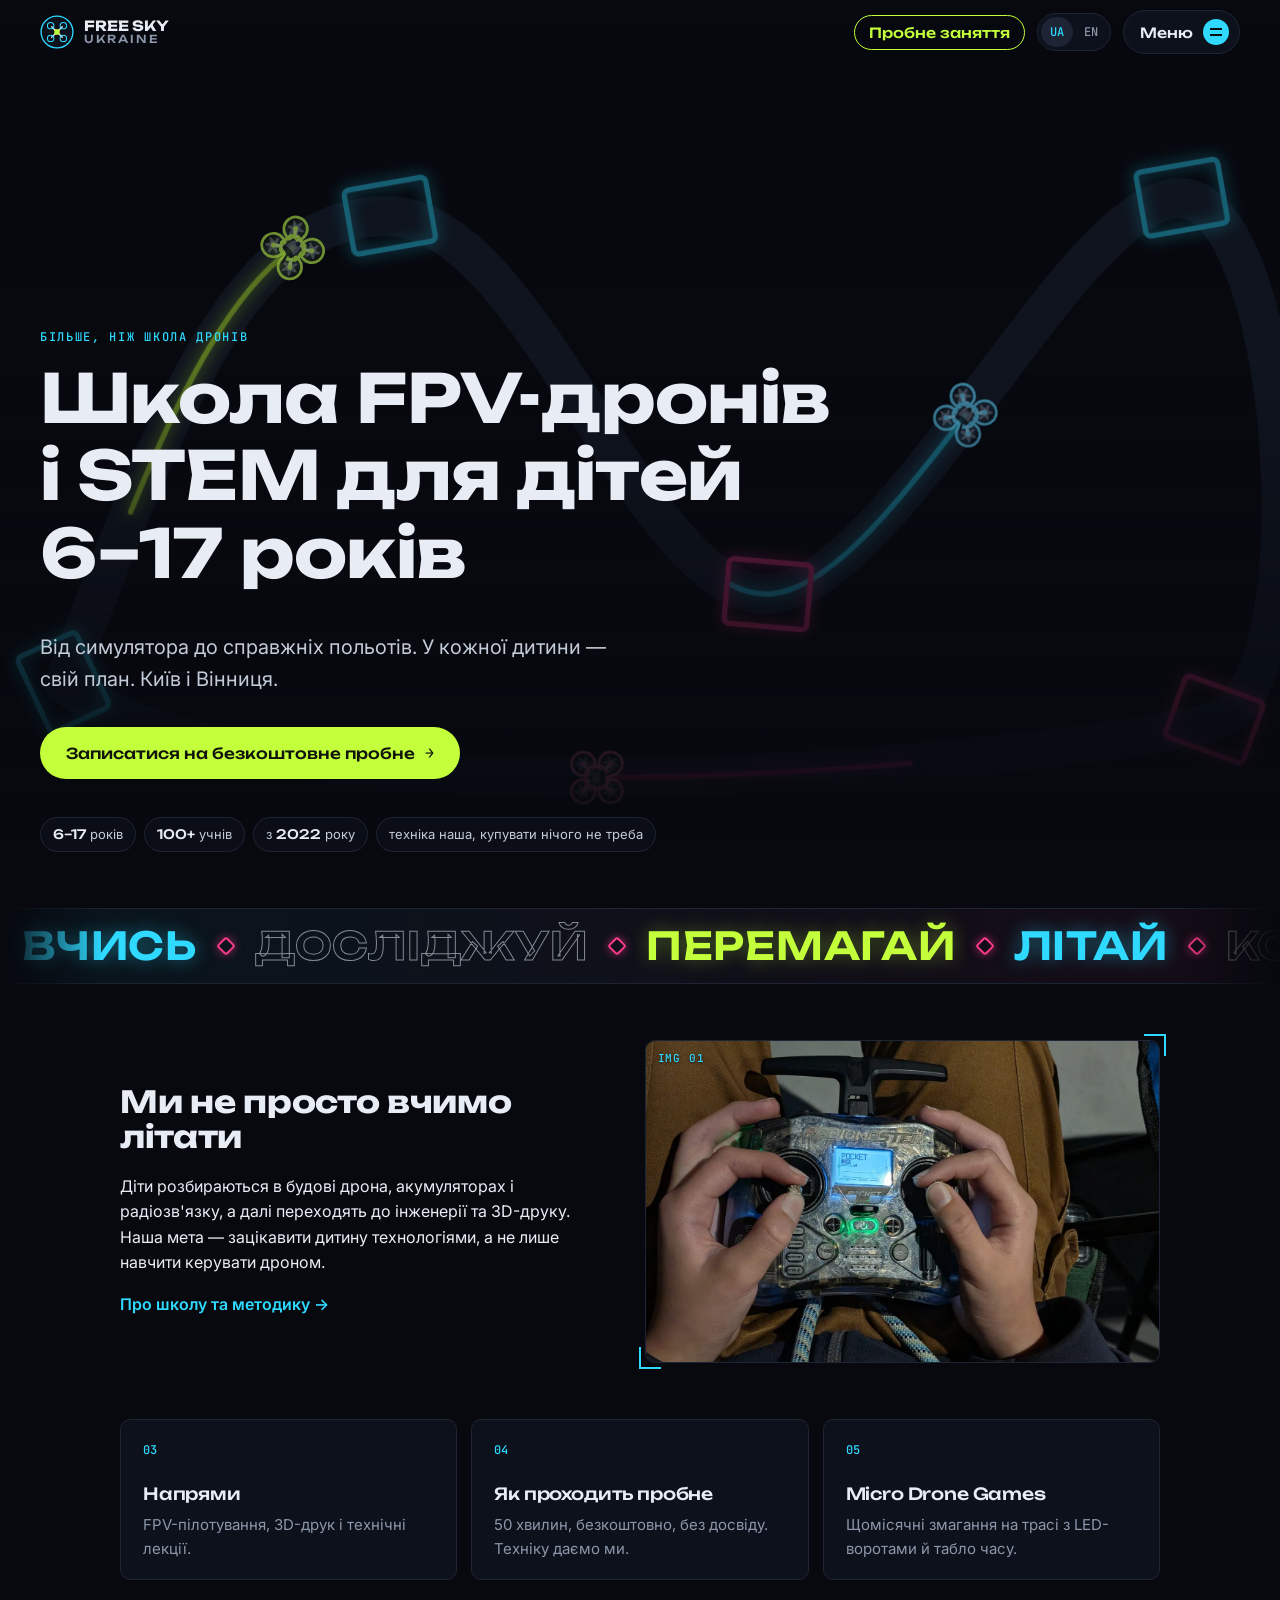
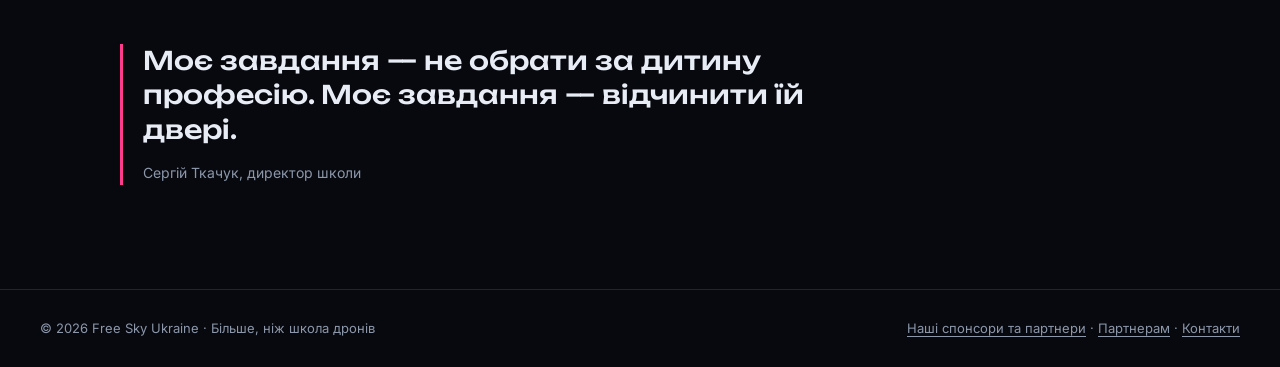
==== index.html @ 3e70e71c "Ціна: Київ 4000 грн, Вінницю не вказуємо Co-Authored-By: Claude Opus 5.5 <noreply@anthropic.com> Cla" ====
<!doctype html>
<html lang="uk">
<head>
  <meta charset="utf-8">
  <meta name="viewport" content="width=device-width, initial-scale=1, viewport-fit=cover">
  <title>Free Sky Ukraine — школа FPV-дронів і STEM для дітей</title>
  <meta name="description" content="Школа FPV-дронів і STEM для дітей 6–17 років. Київ і Вінниця. Перше заняття безкоштовне.">
  <meta name="theme-color" content="#07090f">
  <meta property="og:title" content="Free Sky Ukraine — більше, ніж школа дронів">
  <meta property="og:description" content="FPV-пілотування і 3D-друк для дітей 6–17 років. Перше заняття безкоштовне.">
  <meta property="og:url" content="https://freesky.com.ua/">
  <link rel="icon" href="img/logo.svg" type="image/svg+xml">
  <link rel="preconnect" href="https://fonts.googleapis.com">
  <link rel="preconnect" href="https://fonts.gstatic.com" crossorigin>
  <link href="https://fonts.googleapis.com/css2?family=Inter:wght@400;500;600&family=JetBrains+Mono:wght@500&family=Unbounded:wght@500;700&display=swap" rel="stylesheet">
  <link rel="stylesheet" href="css/style.css?v=202611131012">
</head>
<body>

<header class="topbar">
  <a class="logo" href="#/" aria-label="Free Sky Ukraine">
    <img src="img/logo.svg" alt="" width="34" height="34">
    <span>Free Sky<b>Ukraine</b></span>
  </a>
  <a class="topbar__cta" href="#/trial" data-i18n="cta.short">Пробне заняття</a>
  <div class="lang" role="group" aria-label="Мова / Language">
    <button type="button" data-lang="uk" aria-pressed="true">UA</button>
    <button type="button" data-lang="en" aria-pressed="false">EN</button>
  </div>
  <button class="menu-btn" type="button" aria-expanded="false" aria-controls="menu">
    <span class="menu-btn__label" data-i18n="menu.open">Меню</span>
    <span class="menu-btn__icon" aria-hidden="true"><i></i><i></i></span>
  </button>
</header>

<nav class="menu" id="menu" hidden>
  <div class="menu__track" aria-hidden="true"></div>
  <ol class="menu__list">
    <li><a href="#/"><small>01</small><span data-i18n="nav.home">Головна</span></a></li>
    <li><a href="#/about"><small>02</small><span data-i18n="nav.about">Про школу</span></a></li>
    <li><a href="#/courses"><small>03</small><span data-i18n="nav.courses">Напрями</span></a></li>
    <li><a href="#/trial"><small>04</small><span data-i18n="nav.trial">Пробне, розклад і ціни</span></a></li>
    <li><a href="#/races"><small>05</small><span data-i18n="nav.races">Змагання</span></a></li>
    <li><a href="#/team"><small>06</small><span data-i18n="nav.team">Команда</span></a></li>
    <li><a href="#/faq"><small>07</small><span data-i18n="nav.faq">Питання батьків</span></a></li>
    <li><a href="#/partners"><small>08</small><span data-i18n="nav.partners">Партнерам</span></a></li>
    <li><a href="#/contacts"><small>09</small><span data-i18n="nav.contacts">Контакти</span></a></li>
    <li><a href="#/sponsors"><small>10</small><span data-i18n="nav.sponsors">Наші спонсори та партнери</span></a></li>
  </ol>
  <div class="menu__foot">
    <a href="https://wa.me/380672392503" target="_blank" rel="noopener">WhatsApp</a>
    <a href="https://www.instagram.com/freeskyukraine/" target="_blank" rel="noopener">Instagram</a>
    <a href="https://www.facebook.com/FreeSkyUkraine/" target="_blank" rel="noopener">Facebook</a>
    <a href="https://wa.me/380672392503" target="_blank" rel="noopener">+380 67 239 2503</a>
  </div>
</nav>

<div class="wipe" aria-hidden="true"><i></i><i></i><i></i></div>

<main id="app">

  <!-- 01 Головна -->
  <section class="view" data-view="home">
    <div class="hero">
      <svg class="hero__track" width="800" height="500" viewBox="0 0 800 500" preserveAspectRatio="xMidYMid slice" aria-hidden="true">
        <defs>
          <filter id="glow" x="-50%" y="-50%" width="200%" height="200%">
            <feGaussianBlur stdDeviation="4" result="b"/>
            <feMerge><feMergeNode in="b"/><feMergeNode in="SourceGraphic"/></feMerge>
          </filter>
        </defs>
        <defs>
          <symbol id="whoop" viewBox="-21 -21 42 42" overflow="visible">
            <path class="wh-frame" d="M-4 -8 L4 -8 L8 -4 L8 4 L4 8 L-4 8 L-8 4 L-8 -4Z M-10 -10 L10 10 M10 -10 L-10 10"/>
            <g transform="translate(-10 -10)">
              <circle r="8.6" class="wh-duct"/>
              <g class="wh-prop"><ellipse rx="6.4" ry="1.5"/><ellipse rx="6.4" ry="1.5" transform="rotate(120)"/><ellipse rx="6.4" ry="1.5" transform="rotate(240)"/>
                <animateTransform attributeName="transform" type="rotate" from="0" to="-360" dur="0.22s" repeatCount="indefinite"/></g>
              <circle r="1.8" class="wh-hub"/>
            </g>
            <g transform="translate(10 -10)">
              <circle r="8.6" class="wh-duct"/>
              <g class="wh-prop"><ellipse rx="6.4" ry="1.5"/><ellipse rx="6.4" ry="1.5" transform="rotate(120)"/><ellipse rx="6.4" ry="1.5" transform="rotate(240)"/>
                <animateTransform attributeName="transform" type="rotate" from="0" to="360" dur="0.24s" repeatCount="indefinite"/></g>
              <circle r="1.8" class="wh-hub"/>
            </g>
            <g transform="translate(-10 10)">
              <circle r="8.6" class="wh-duct"/>
              <g class="wh-prop"><ellipse rx="6.4" ry="1.5"/><ellipse rx="6.4" ry="1.5" transform="rotate(120)"/><ellipse rx="6.4" ry="1.5" transform="rotate(240)"/>
                <animateTransform attributeName="transform" type="rotate" from="0" to="360" dur="0.26s" repeatCount="indefinite"/></g>
              <circle r="1.8" class="wh-hub"/>
            </g>
            <g transform="translate(10 10)">
              <circle r="8.6" class="wh-duct"/>
              <g class="wh-prop"><ellipse rx="6.4" ry="1.5"/><ellipse rx="6.4" ry="1.5" transform="rotate(120)"/><ellipse rx="6.4" ry="1.5" transform="rotate(240)"/>
                <animateTransform attributeName="transform" type="rotate" from="0" to="-360" dur="0.28s" repeatCount="indefinite"/></g>
              <circle r="1.8" class="wh-hub"/>
            </g>
            <rect x="-6" y="-5.5" width="11" height="11" rx="2" class="wh-board"/>
            <path class="wh-canopy" d="M-3 -4.5 Q6 -5.5 7 0 Q6 5.5 -3 4.5 Q-1 0 -3 -4.5Z"/>
            <circle cx="4.8" r="1.7" class="wh-cam"/>
            <path class="wh-ant" d="M-5 1 L-12 4"/>
          </symbol>
          <path id="lap" pathLength="1000" d="M80 380 C140 220 180 120 260 120 S400 330 470 330 S640 110 700 110 S780 380 720 400 S200 470 80 380Z"/>
        </defs>
        <g class="track-dim">
          <use href="#lap" class="track-line"/>
          <use href="#lap" class="trail trail--a" filter="url(#glow)" stroke-dasharray="90 910"><animate attributeName="stroke-dashoffset" from="1000" to="0" dur="6s" begin="-0s" repeatCount="indefinite"/></use>
          <use href="#lap" class="trail trail--b" filter="url(#glow)" stroke-dasharray="90 910"><animate attributeName="stroke-dashoffset" from="1000" to="0" dur="6s" begin="-2.6s" repeatCount="indefinite"/></use>
          <use href="#lap" class="trail trail--c" filter="url(#glow)" stroke-dasharray="90 910"><animate attributeName="stroke-dashoffset" from="1000" to="0" dur="6s" begin="-4.4s" repeatCount="indefinite"/></use>
          <g class="gates" filter="url(#glow)" fill="none">
            <rect x="62" y="356" width="36" height="46" rx="3" transform="rotate(-25 80 380)"/>
            <rect x="242" y="96" width="36" height="46" rx="3" transform="rotate(80 260 120)"/>
            <rect x="452" y="306" width="36" height="46" rx="3" transform="rotate(95 470 330)"/>
            <rect x="682" y="86" width="36" height="46" rx="3" transform="rotate(80 700 110)"/>
            <rect x="702" y="376" width="36" height="46" rx="3" transform="rotate(-70 720 400)"/>
          </g>
        </g>
        <use href="#whoop" class="drone drone--a" x="-16" y="-16" width="32" height="32"><animateMotion dur="6s" begin="-0.54s" repeatCount="indefinite" rotate="auto"><mpath href="#lap"/></animateMotion></use>
        <use href="#whoop" class="drone drone--b" x="-16" y="-16" width="32" height="32"><animateMotion dur="6s" begin="-3.14s" repeatCount="indefinite" rotate="auto"><mpath href="#lap"/></animateMotion></use>
        <use href="#whoop" class="drone drone--c" x="-16" y="-16" width="32" height="32"><animateMotion dur="6s" begin="-4.94s" repeatCount="indefinite" rotate="auto"><mpath href="#lap"/></animateMotion></use>
      </svg>

      <div class="hero__inner">
        <p class="kicker" data-i18n="slogan">Більше, ніж школа дронів</p>
        <h1 data-i18n="hero.title">Школа FPV-дронів і STEM для дітей <span class="nowrap">6–17 років</span></h1>
        <p class="hero__sub" data-i18n="hero.sub">Від симулятора до справжніх польотів. У кожної дитини — свій план. Київ і Вінниця.</p>
        <a class="btn btn--go" href="#/trial" data-i18n="cta.long">Записатися на безкоштовне пробне</a>

        <ul class="facts">
          <li data-i18n="fact.age"><b>6–17</b> років</li>
          <li data-i18n="fact.kids"><b>100+</b> учнів</li>
          <li data-i18n="fact.since">з <b>2022</b> року</li>
          <li data-i18n="fact.gear">техніка наша, купувати нічого не треба</li>
        </ul>
      </div>
    </div>

    <div class="ticker" role="marquee" aria-label="Вчись, досліджуй, перемагай">
      <div class="ticker__track">
        <div class="ticker__group">
          <span data-i18n="tick.w1">Вчись</span><i></i>
          <span data-i18n="tick.w2">Досліджуй</span><i></i>
          <span data-i18n="tick.w3">Перемагай</span><i></i>
          <span data-i18n="tick.w4">Літай</span><i></i>
          <span data-i18n="tick.w5">Конструюй</span><i></i>
          <span data-i18n="tick.w6">Друкуй у 3D</span><i></i>
        </div>
        <div class="ticker__group" aria-hidden="true">
          <span data-i18n="tick.w1">Вчись</span><i></i>
          <span data-i18n="tick.w2">Досліджуй</span><i></i>
          <span data-i18n="tick.w3">Перемагай</span><i></i>
          <span data-i18n="tick.w4">Літай</span><i></i>
          <span data-i18n="tick.w5">Конструюй</span><i></i>
          <span data-i18n="tick.w6">Друкуй у 3D</span><i></i>
        </div>
      </div>
    </div>

    <div class="wrap">
      <div class="split rv">
        <div>
          <h2 data-i18n="home.notjust">Ми не просто вчимо літати</h2>
          <p data-i18n="home.notjust.p">Діти розбираються в будові дрона, акумуляторах і радіозв'язку, а далі переходять до інженерії та 3D-друку. Наша мета — зацікавити дитину технологіями, а не лише навчити керувати дроном.</p>
          <a class="link-arrow" href="#/about" data-i18n="home.more">Про школу та методику</a>
        </div>
        <figure class="frame frame--wide">
          <div class="frame__slot" data-label="IMG 01"><img src="img/photos/hands-pocket.webp" alt="Руки на пульті RadioMaster Pocket" loading="lazy" style="object-position:center 45%">
            <span data-i18n="ph.table">Стіл з дронами, пультами й окулярами</span>
          </div>
        </figure>
      </div>

      <div class="cards cards--3">
        <a class="card rv" href="#/courses">
          <span class="card__num">03</span>
          <h3 data-i18n="nav.courses">Напрями</h3>
          <p data-i18n="home.c1">FPV-пілотування, 3D-друк і технічні лекції.</p>
        </a>
        <a class="card rv" href="#/trial">
          <span class="card__num">04</span>
          <h3 data-i18n="home.c2.t">Як проходить пробне</h3>
          <p data-i18n="home.c2">50 хвилин, безкоштовно, без досвіду. Техніку даємо ми.</p>
        </a>
        <a class="card rv" href="#/races">
          <span class="card__num">05</span>
          <h3>Micro Drone Games</h3>
          <p data-i18n="home.c3">Щомісячні змагання на трасі з LED-воротами й табло часу.</p>
        </a>
      </div>

      <blockquote class="quote rv">
        <p data-i18n="quote">Моє завдання — не обрати за дитину професію. Моє завдання — відчинити їй двері.</p>
        <cite data-i18n="quote.by">Сергій Ткачук, директор школи</cite>
      </blockquote>
    </div>
  </section>

  <!-- 02 Про школу -->
  <section class="view" data-view="about" hidden>
    <div class="wrap">
      <header class="page-head">
        <p class="kicker" data-i18n="k.about">02 / Про школу</p>
        <h1 data-i18n="about.title">FPV-школа дронів і STEM-освітній хаб</h1>
        <p class="lead" data-i18n="about.lead">Free Sky Ukraine працює з 2022 року в Києві, а філіал Free Sky Win — у Вінниці.</p>
      </header>

      <ul class="pros rv">
        <li data-i18n="pro1">Одні з перших в Україні, хто робить дитячу STEM-освіту з дронами.</li>
        <li data-i18n="pro2">Налагоджена система навчання.</li>
        <li data-i18n="pro3">Багато обладнання: на кожну дитину свій симулятор і пульт.</li>
        <li data-i18n="pro4">Індивідуальний план для кожної дитини в груповому занятті.</li>
        <li data-i18n="pro5">Інструктори з досвідом у FPV понад 5 років.</li>
      </ul>

      <div class="split rv">
        <div>
          <h2 data-i18n="method.t">Спочатку гами, потім концерт</h2>
          <p data-i18n="method.p">Директор школи Сергій Ткачук — музикант і педагог за освітою. Він переніс у навчання дронів те, що знає кожен музикант.</p>
        </div>
        <figure class="frame">
          <div class="frame__slot" data-label="IMG 02"><img src="img/photos/laptop-sim.webp" alt="Учень тренується на симуляторі" loading="lazy" style="object-position:center 40%">
            <span data-i18n="ph.hands">Руки на пульті, вид з-за плеча</span>
          </div>
        </figure>
      </div>

      <ol class="steps rv">
        <li><h3 data-i18n="s1.t">Спочатку навичка — потім складність</h3><p data-i18n="s1">Нові вправи з'являються тоді, коли попередні виходять упевнено.</p></li>
        <li><h3 data-i18n="s2.t">Симулятор — це тренування, а не гра</h3><p data-i18n="s2">Тут можна падати скільки завгодно: дрон цілий, ніхто не постраждав.</p></li>
        <li><h3 data-i18n="s3.t">Повторення, контроль, ускладнення</h3><p data-i18n="s3">Інструктор фіксує результати й поступово підвищує планку.</p></li>
        <li><h3 data-i18n="s4.t">Не талант, а регулярність</h3><p data-i18n="s4">Послідовність дає результат.</p></li>
        <li><h3 data-i18n="s5.t">Безпека завжди</h3><p data-i18n="s5">Перед польотом перевіряємо акумулятори, пропелери, зв'язок. Літаємо в захищеній зоні.</p></li>
      </ol>

      <h2 class="rv" data-i18n="gear.t">Техніка, на якій вчаться</h2>
      <ul class="tags rv">
        <li data-i18n="g1">Симулятор Liftoff</li>
        <li data-i18n="g2">Пульти RadioMaster Pocket, TX12, Boxer</li>
        <li data-i18n="g3">Мікродрони Air65, Air75, CetusX, Mobula8</li>
        <li data-i18n="g4">FPV-окуляри Skyzone</li>
        <li data-i18n="g5">3D-принтери Bambu Lab</li>
        <li data-i18n="g6">Потужні ноутбуки</li>
      </ul>
      <p class="note rv" data-i18n="gear.note">Купувати свій дрон не потрібно.</p>

      <div class="gallery rv">
        <figure class="frame"><div class="frame__slot" data-label="IMG 03"><video src="img/video/sim-kids.mp4" poster="img/video/sim-kids.webp" muted autoplay loop playsinline preload="metadata" aria-label="Діти тренуються на симуляторі Liftoff"></video></div></figure>
        <figure class="frame"><div class="frame__slot" data-label="IMG 04"><img src="img/photos/microdrone.webp" alt="Мікродрон і пульт крупно" loading="lazy" style="object-position:center 80%"><span data-i18n="ph.micro">Мікродрон крупно</span></div></figure>
        <figure class="frame"><div class="frame__slot" data-label="IMG 05"><img src="img/photos/gear-shelf.webp" alt="Окуляри Skyzone, пульти RadioMaster і мікродрони на полиці" loading="lazy" style="object-position:center 55%"></div></figure>
        <figure class="frame"><div class="frame__slot" data-label="IMG 06"><img src="img/photos/printers-a.webp" alt="3D-принтери Bambu Lab X1-Carbon і P2S" loading="lazy" style="object-position:center 45%"></div></figure>
      </div>

      <a class="btn btn--go rv" href="#/trial" data-i18n="cta.long">Записатися на безкоштовне пробне</a>
    </div>
  </section>

  <!-- 03 Напрями -->
  <section class="view" data-view="courses" hidden>
    <div class="wrap">
      <header class="page-head">
        <p class="kicker" data-i18n="k.courses">03 / Напрями</p>
        <h1 data-i18n="courses.title">Що вивчають у школі</h1>
      </header>

      <div class="courses">
        <article class="course rv">
          <figure class="frame"><div class="frame__slot" data-label="FPV"><video src="img/video/gate-fly.mp4" poster="img/video/gate-fly.webp" muted autoplay loop playsinline preload="metadata" aria-label="Мікродрон пролітає крізь LED-ворота"></video></div></figure>
          <div>
            <h2 data-i18n="fpv.t">FPV-пілотування</h2>
            <p data-i18n="fpv">Від симулятора до польотів на справжніх мікродронах трасою.</p>
            <p class="meta" data-i18n="fpv.m">Київ: вт і чт · Вінниця: пн</p>
          </div>
        </article>
        <article class="course rv">
          <figure class="frame"><div class="frame__slot" data-label="3D"><img src="img/photos/printers-b.webp" alt="3D-принтери Bambu Lab у класі" loading="lazy" style="object-position:center 55%"></div></figure>
          <div>
            <h2 data-i18n="p3d.t">3D-друк</h2>
            <p data-i18n="p3d">Проєктування, друк рам і деталей для дронів на принтерах Bambu Lab.</p>
            <p class="meta" data-i18n="p3d.m">П’ятниця, 17:00 і 18:00 · <s>2500 грн</s> зараз безкоштовно</p>
          </div>
        </article>
        <article class="course rv">
          <figure class="frame"><div class="frame__slot" data-label="LAB"><img src="img/photos/drone-parts.webp" alt="Розібраний FPV-дрон на столі" loading="lazy" style="object-position:center"><span data-i18n="ph.lab">Розібраний дрон на столі</span></div></figure>
          <div>
            <h2 data-i18n="lec.t">Технічні лекції</h2>
            <p data-i18n="lec">Будова дрона і де застосовуються дрони. Проходять у дні занять.</p>
          </div>
        </article>
      </div>

      <a class="btn btn--go rv" href="#/trial" data-i18n="cta.long">Записатися на безкоштовне пробне</a>
    </div>
  </section>

  <!-- 04 Пробне, розклад, ціни -->
  <section class="view" data-view="trial" hidden>
    <div class="wrap">
      <header class="page-head">
        <p class="kicker" data-i18n="k.trial">04 / Пробне заняття</p>
        <h1 data-i18n="trial.title">Перше заняття — безкоштовно</h1>
        <p class="lead" data-i18n="trial.lead">Триває 50 хвилин. Досвід не потрібен, уся техніка наша.</p>
      </header>

      <ol class="laps rv">
        <li><span data-i18n="lap1">Коло 1</span><h3 data-i18n="l1.t">Знайомство з технікою</h3><p data-i18n="l1">Пульт, дрон, FPV-окуляри.</p></li>
        <li><span data-i18n="lap2">Коло 2</span><h3 data-i18n="l2.t">Симулятор</h3><p data-i18n="l2">Перші вправи, перші падіння (це нормально) і перше вдале коло.</p></li>
        <li><span data-i18n="lap3">Коло 3</span><h3 data-i18n="l3.t">Політ разом з інструктором</h3><p data-i18n="l3">Якщо дитина вже має базові навички, вона пробує справжній мікродрон разом з інструктором. Якщо ні — спокійно продовжуємо на симуляторі.</p></li>
      </ol>
      <p class="note rv" data-i18n="trial.note">Дорогий дрон одразу не даємо: спочатку навичка. Батьки бачать, як ми працюємо, і можуть поставити інструктору всі питання.</p>

      <div class="schedule rv">
        <div class="board">
          <h2 data-i18n="kyiv">Київ</h2>
          <p class="board__days" data-i18n="kyiv.days">Вівторок і четвер</p>
          <ul class="board__slots"><li>16:00</li><li>17:00</li><li>18:00</li><li>19:00</li></ul>
          <p class="meta" data-i18n="groups50">Групи по 50 хвилин</p>
        </div>
        <div class="board">
          <h2 data-i18n="vin">Вінниця · Free Sky Win</h2>
          <p class="board__days" data-i18n="vin.days">Понеділок</p>
          <ul class="board__slots"><li>17:00</li><li>18:00</li><li>19:00</li><li>20:00</li></ul>
          <p class="meta" data-i18n="groups50">Групи по 50 хвилин</p>
        </div>
      </div>

      <div class="prices rv">
        <div class="price">
          <span class="price__label" data-i18n="pr1.l">Абонемент · Київ</span>
          <b data-i18n="pr1">4000 грн</b><span data-i18n="pr1.u">4 заняття на місяць</span>
        </div>
        <div class="price price--hl">
          <span class="price__label" data-i18n="pr2.l">Пробне</span>
          <b data-i18n="pr2">0 грн</b><span data-i18n="pr2.u">50 хвилин</span>
        </div>
        <div class="price">
          <span class="price__label" data-i18n="pr3.l">Діти військових</span>
          <b data-i18n="pr3">безкоштовно</b><span data-i18n="pr3.u">увесь курс</span>
        </div>
      </div>

      <form class="signup rv" id="signup" novalidate>
        <h2 data-i18n="f.t">Запис на пробне</h2>
        <p data-i18n="f.p">Залиште контакти, і ми напишемо, щоб підібрати зручну групу та надіслати точну адресу залу.</p>
        <label><span data-i18n="f.name">Ім'я батьків</span><input name="parent" autocomplete="name" required></label>
        <label><span data-i18n="f.phone">Телефон</span><input name="phone" type="tel" autocomplete="tel" inputmode="tel" placeholder="+380" required></label>
        <div class="signup__row">
          <label><span data-i18n="f.age">Вік дитини</span><input name="age" type="number" min="6" max="17" inputmode="numeric" required></label>
          <fieldset>
            <legend data-i18n="f.city">Місто</legend>
            <label class="pill"><input type="radio" name="city" value="kyiv" checked><span data-i18n="city.kyiv">Київ</span></label>
            <label class="pill"><input type="radio" name="city" value="vin"><span data-i18n="city.vin">Вінниця</span></label>
          </fieldset>
        </div>
        <fieldset>
          <legend data-i18n="f.mil">Хтось із батьків — військовий?</legend>
          <label class="pill"><input type="radio" name="mil" value="yes"><span data-i18n="yes">Так</span></label>
          <label class="pill"><input type="radio" name="mil" value="no" checked><span data-i18n="no">Ні</span></label>
        </fieldset>
        <p class="signup__hint" data-i18n="f.mil.hint">Діти військових навчаються в нас безкоштовно.</p>
        <input class="hp" name="website" tabindex="-1" autocomplete="off" aria-hidden="true">
        <button class="btn btn--go" type="submit" data-i18n="f.send">Надіслати заявку</button>
        <p class="signup__alt"><span data-i18n="f.alt">Або одразу в WhatsApp:</span> <a href="https://wa.me/380672392503" target="_blank" rel="noopener">+380 67 239 2503</a></p>
        <p class="signup__msg" role="status" aria-live="polite"></p>
      </form>
    </div>
  </section>

  <!-- 05 Змагання -->
  <section class="view" data-view="races" hidden>
    <div class="wrap">
      <header class="page-head">
        <p class="kicker" data-i18n="k.races">05 / Змагання</p>
        <h1>Micro Drone Games</h1>
        <p class="lead" data-i18n="races.lead">«Ігри мікродронів» — внутрішні змагання раз на місяць і дитячі турніри з дрон-рейсингу.</p>
      </header>

      <div class="timer rv">
        <span class="timer__who" data-i18n="timer.who">Давід · категорія 7–12</span>
        <span class="timer__time" data-time="20.27">00.00</span>
        <span class="timer__unit" data-i18n="timer.unit">секунд на трасі</span>
      </div>

      <div class="split rv">
        <div>
          <h2 data-i18n="why.t">Навіщо дитині змагання</h2>
          <ul class="checks">
            <li data-i18n="why1">Сама бачить свій прогрес.</li>
            <li data-i18n="why2">Вчиться збиратися, коли хвилюється.</li>
            <li data-i18n="why3">Дотримується правил.</li>
            <li data-i18n="why4">Бачить поруч інших дітей, які так само горять технологіями.</li>
          </ul>
          <p class="meta" data-i18n="races.meta">Категорії 7–12 і 13–17 років · траса з LED-воротами · табло з часом · нагородження</p>
        </div>
        <figure class="frame frame--tall"><div class="frame__slot" data-label="RACE"><img src="img/photos/race-1710.webp" alt="Змагання Micro Drone Games 17.10" loading="lazy" style="object-position:center 40%"><span data-i18n="ph.race">Фото зі змагань 17.10</span></div></figure>
      </div>

      <div class="gallery gallery--race rv">
        <figure class="frame"><div class="frame__slot" data-label="LIVE 1"><img src="img/photos/track-b.webp" alt="Ворота траси з підсвіткою" loading="lazy" style="object-position:center 55%"><span data-i18n="ph.track">Траса з LED-воротами</span></div></figure>
        <figure class="frame"><div class="frame__slot" data-label="LIVE 2"><img src="img/photos/awards.webp" alt="Нагородження учасників змагань" loading="lazy" style="object-position:center"><span data-i18n="ph.award">Нагородження</span></div></figure>
        <figure class="frame"><div class="frame__slot" data-label="LIVE 3"><img src="img/photos/timing-board.webp" alt="Табло з результатами заїздів" loading="lazy" style="object-position:center 25%"><span data-i18n="ph.board">Табло з часом</span></div></figure>
        <figure class="frame"><div class="frame__slot" data-label="LIVE 4"><video src="img/video/fpv-screens.mp4" poster="img/video/fpv-screens.webp" muted autoplay loop playsinline preload="metadata" aria-label="Екрани з FPV-картинкою пілотів"></video></div></figure>
      </div>

      <div class="gallery rv">
        <figure class="frame"><div class="frame__slot" data-label="LIVE 5"><video src="img/video/ring-pass.mp4" poster="img/video/ring-pass.webp" muted autoplay loop playsinline preload="metadata" aria-label="Мікродрон проходить кільце траси"></video></div></figure>
        <figure class="frame"><div class="frame__slot" data-label="LIVE 6"><img src="img/photos/track-glow.webp" alt="Траса з воротами, кільцями й тунелем у підсвітці" loading="lazy" style="object-position:center 60%"></div></figure>
        <figure class="frame"><div class="frame__slot" data-label="LIVE 7"><img src="img/photos/pilot-chairs.webp" alt="Крісла пілотів біля старту" loading="lazy" style="object-position:center 60%"></div></figure>
      </div>

      <div class="next rv">
        <p data-i18n="next">Дати змагань не публікуємо з міркувань безпеки. Слідкуйте за нашими сторінками.</p>
      </div>

      <a class="btn btn--go rv" href="#/trial" data-i18n="cta.long">Записатися на безкоштовне пробне</a>
    </div>
  </section>

  <!-- 06 Команда -->
  <section class="view" data-view="team" hidden>
    <div class="wrap">
      <header class="page-head">
        <p class="kicker" data-i18n="k.team">06 / Команда</p>
        <h1 data-i18n="team.title">Наші інструктори</h1>
      </header>

      <article class="lead-person rv">
        <figure class="frame frame--tall"><div class="frame__slot" data-label="CREW 01"><img src="img/photos/team-serhii.webp?v=1" alt="Сергій Ткачук, директор та інструктор" loading="lazy" style="object-position:center 25%"></div></figure>
        <div>
          <h2 data-i18n="serhii">Сергій Ткачук</h2>
          <p class="meta" data-i18n="serhii.role">Директор та інструктор</p>
          <p data-i18n="serhii.p">Професійний музикант і педагог, понад 15 років педагогічного досвіду. Побудував систему навчання дронів для дітей на основі музичної методики.</p>
          <blockquote class="quote quote--sm"><p data-i18n="quote">Моє завдання — не обрати за дитину професію. Моє завдання — відчинити їй двері.</p></blockquote>
        </div>
      </article>

      <div class="crew rv">
        <div class="member">
          <figure class="frame"><div class="frame__slot" data-label="CREW 02"><img src="img/photos/team-anna.webp?v=2" alt="Анна, PR-менеджер" loading="lazy" style="object-position:center 30%"></div></figure>
          <h3 data-i18n="anna">Анна</h3><p class="meta" data-i18n="pr">PR-менеджер</p>
        </div>
        <div class="member">
          <figure class="frame"><div class="frame__slot" data-label="CREW 03"><img src="img/photos/team-ivan.webp?v=2" alt="Іван, інструктор" loading="lazy" style="object-position:center 30%"></div></figure>
          <h3 data-i18n="ivan">Іван</h3><p class="meta" data-i18n="instr">Інструктор</p><p data-i18n="exp.ivan">Досвід: 5 років польотів</p>
        </div>
        <div class="member">
          <figure class="frame"><div class="frame__slot" data-label="CREW 04"><img src="img/photos/team-illia.webp?v=2" alt="Ілля, інструктор" loading="lazy" style="object-position:center 30%"></div></figure>
          <h3 data-i18n="illia">Ілля</h3><p class="meta" data-i18n="instr">Інструктор</p><p data-i18n="exp.illia">Досвід: 2 роки польотів</p>
        </div>
        <div class="member">
          <figure class="frame"><div class="frame__slot" data-label="CREW 05"><img src="img/photos/team-3d.webp?v=1" alt="Сергій, інструктор з 3D-друку" loading="lazy" style="object-position:center 30%"></div></figure>
          <h3 data-i18n="serhii.3d">Сергій</h3><p class="meta" data-i18n="instr.3d">Інструктор з 3D-друку</p>
        </div>
        <div class="member">
          <figure class="frame"><div class="frame__slot" data-label="CREW 06"><img src="img/photos/team-engineer.webp?v=1" alt="Володимир, інженер" loading="lazy" style="object-position:center 30%"></div></figure>
          <h3 data-i18n="volodymyr">Володимир</h3><p class="meta" data-i18n="eng">Інженер</p><p data-i18n="eng.p">Розробив систему фіксації часу на наших змаганнях</p>
        </div>
        <div class="member">
          <figure class="frame"><div class="frame__slot" data-label="CREW 07"><span data-i18n="ph.photo">Фото <span class="tbd">уточнити</span></span></div></figure>
          <h3 data-i18n="volodia">Володя</h3><p class="meta" data-i18n="instr.vin">Інструктор у Вінниці</p>
        </div>
      </div>

      <section class="social rv">
        <h2 data-i18n="soc.t">Соціальні проєкти</h2>
        <p data-i18n="soc1">Діти військових навчаються в нас безкоштовно.</p>
        <p data-i18n="soc2"><b>#TechExplorers</b> спільно з Dignitas Ukraine — STEM-освіта для дітей військових.</p>
      </section>
    </div>
  </section>

  <!-- 07 FAQ -->
  <section class="view" data-view="faq" hidden>
    <div class="wrap">
      <header class="page-head">
        <p class="kicker" data-i18n="k.faq">07 / Питання батьків</p>
        <h1 data-i18n="faq.title">Коротко про головне</h1>
      </header>

      <div class="faq">
        <details class="rv"><summary data-i18n="q1">Скільки коштує?</summary><p data-i18n="a1">Абонемент у Києві — 4000 грн за 4 заняття на місяць. Ціну у Вінниці уточнюйте в WhatsApp. Перше заняття безкоштовне. 3D-друк зараз безкоштовний.</p></details>
        <details class="rv"><summary data-i18n="q2">Як часто заняття?</summary><p data-i18n="a2">Двічі на тиждень (у Києві — вівторок і четвер), по 50 хвилин.</p></details>
        <details class="rv"><summary data-i18n="q3">Де ви знаходитесь?</summary><p data-i18n="a3">У Києві та у Вінниці. Точну адресу залу ми надсилаємо під час запису на заняття.</p></details>
        <details class="rv"><summary data-i18n="q4">З якого віку можна? Чи це безпечно?</summary><p data-i18n="a4">З 6 років. Спочатку симулятор, потім легкі мікродрони під наглядом інструктора, у захищеній зоні.</p></details>
        <details class="rv"><summary data-i18n="q5">Чи треба купувати свій дрон?</summary><p data-i18n="a5">Ні, уся техніка наша: симулятори, пульти, мікродрони, FPV-окуляри.</p></details>
        <details class="rv"><summary data-i18n="q6">Чи потрібен досвід?</summary><p data-i18n="a6">Ні, починаємо з нуля.</p></details>
        <details class="rv"><summary data-i18n="q7">Дитина просто грається в симулятор?</summary><p data-i18n="a7">Ні, симулятор — це тренування, як гами для музиканта. Інструктор фіксує результати й поступово ускладнює вправи.</p></details>
        <details class="rv"><summary data-i18n="q8">Скільки часу, щоб навчитися?</summary><p data-i18n="a8">Злетіти можна на першому занятті, а впевнено керувати — результат кількох місяців регулярних тренувань.</p></details>
        <details class="rv"><summary data-i18n="q9">А якщо дитині не сподобається?</summary><p data-i18n="a9">Для цього і є безкоштовне пробне: дитина спробує, а ви подивитеся, як ми працюємо.</p></details>
        <details class="rv"><summary data-i18n="q10">Групові чи індивідуальні заняття?</summary><p data-i18n="a10">Групові, але в кожної дитини свій план і темп.</p></details>
      </div>

      <a class="btn btn--go rv" href="#/trial" data-i18n="cta.long">Записатися на безкоштовне пробне</a>
    </div>
  </section>

  <!-- 08 Партнерам -->
  <section class="view" data-view="partners" hidden>
    <div class="wrap">
      <header class="page-head">
        <p class="kicker" data-i18n="k.partners">08 / Партнерам і спонсорам</p>
        <h1 data-i18n="partners.title">Давайте розвивати юних інженерів і пілотів разом</h1>
        <p class="lead" data-i18n="partners.lead">Ми відкриті до співпраці з виробниками й магазинами техніки, які хочуть, щоб діти вчилися на хорошому обладнанні. Техніка по бартеру, знижки для учнів, призи для змагань — обговоримо формат, зручний для вас.</p>
      </header>

      <h2 class="rv" data-i18n="pg.t">Що ми можемо запропонувати</h2>
      <ul class="pros rv">
        <li data-i18n="pg1">Включимо ваше обладнання в освітній процес: учні тренуються на ньому на кожному занятті й добре знають його в роботі.</li>
        <li data-i18n="pg2">Якщо техніка справді хороша, чесно рекомендуємо її учням і батькам, коли вони обирають свій перший сетап.</li>
        <li data-i18n="pg3">Відеоогляди та відвертий фідбек від інструкторів із досвідом у FPV понад 5 років.</li>
        <li data-i18n="pg4">Лого в навчальному залі та на воротах траси.</li>
        <li data-i18n="pg5">Згадки у відео на всіх наших платформах.</li>
        <li data-i18n="pg6">Спільні пости в наших соцмережах.</li>
      </ul>

      <div class="gallery rv">
        <figure class="frame"><div class="frame__slot" data-label="HUB"><img src="img/photos/tech-explorers.webp" alt="Банер Tech Explorers by Dignitas у навчальному залі" loading="lazy" style="object-position:center 45%"></div><figcaption data-i18n="pp1">Лого партнера в навчальному залі</figcaption></figure>
        <figure class="frame"><div class="frame__slot" data-label="BRAND"><img src="img/photos/flags-wide.webp" alt="Прапори Free Sky біля траси" loading="lazy" style="object-position:center 55%"></div><figcaption data-i18n="pp2">Прапори біля траси, де може бути ваш бренд</figcaption></figure>
        <figure class="frame"><div class="frame__slot" data-label="LIVE"><img src="img/photos/race-screens.webp" alt="Екрани з FPV-картинкою на змаганнях" loading="lazy" style="object-position:center 45%"></div><figcaption data-i18n="pp3">Змагання, які дивляться батьки й глядачі</figcaption></figure>
      </div>

      <h2 class="rv" data-i18n="fmt.t">Формати співпраці</h2>
      <div class="cards cards--3">
        <div class="card rv"><span class="card__num">A</span><h3>Classroom Hub</h3><p data-i18n="fmt1">Базова техніка для класу.</p></div>
        <div class="card rv"><span class="card__num">B</span><h3>Tournament Sponsor</h3><p data-i18n="fmt2">Техніка або призи для змагань.</p></div>
        <div class="card rv"><span class="card__num">C</span><h3>R&amp;D Partnership</h3><p data-i18n="fmt3">Тестування нової техніки.</p></div>
      </div>

      <h2 class="rv" data-i18n="partners.cta">Написати про партнерство</h2>
      <div class="btn-row rv">
        <a class="btn btn--line" href="https://t.me/freesky_manager" target="_blank" rel="noopener">Telegram</a>
        <a class="btn btn--line" href="mailto:freeskyukraine@outlook.com?subject=Partnership%20%C2%B7%20Free%20Sky%20Ukraine">Outlook</a>
        <a class="btn btn--line" href="https://wa.me/380957592188" target="_blank" rel="noopener">WhatsApp</a>
      </div>
    </div>
  </section>

  <!-- 09 Контакти -->
  <section class="view" data-view="contacts" hidden>
    <div class="wrap">
      <header class="page-head">
        <p class="kicker" data-i18n="k.contacts">09 / Контакти</p>
        <h1 data-i18n="contacts.title">Запис і питання</h1>
      </header>

      <div class="contacts rv">
        <a class="contact contact--main" href="https://wa.me/380672392503" target="_blank" rel="noopener"><small data-i18n="c.wa">WhatsApp · запис на заняття або додаткові питання</small>+380 67 239 2503</a>
        <a class="contact contact--main" href="https://t.me/freesky_manager" target="_blank" rel="noopener"><small data-i18n="c.tg">Telegram · співпраця</small>@freesky_manager</a>
        <a class="contact contact--main" href="mailto:freeskyukraine@outlook.com"><small data-i18n="c.em">Email · співпраця</small>freeskyukraine@outlook.com</a>
        <a class="contact" href="https://t.me/FreeSkyUkraine" target="_blank" rel="noopener"><small data-i18n="c.ch">Telegram-канал</small>t.me/FreeSkyUkraine</a>
        <a class="contact" href="https://www.instagram.com/freeskyukraine/" target="_blank" rel="noopener"><small>Instagram</small>@freeskyukraine</a>
        <a class="contact" href="https://www.facebook.com/FreeSkyUkraine/" target="_blank" rel="noopener"><small>Facebook</small>FreeSkyUkraine</a>
        <a class="contact" href="https://www.tiktok.com/@freeskyukraine" target="_blank" rel="noopener"><small>TikTok</small>@freeskyukraine</a>
        <a class="contact" href="https://www.youtube.com/@FreeSkyUkraine" target="_blank" rel="noopener"><small>YouTube</small>@FreeSkyUkraine</a>
      </div>

      <h2 class="rv" data-i18n="cl.t">Так виглядає заняття</h2>
      <div class="gallery rv">
        <figure class="frame"><div class="frame__slot" data-label="GATE"><video src="img/video/gates-glow.mp4" poster="img/video/gates-glow.webp" muted autoplay loop playsinline preload="metadata" aria-label="LED-ворота траси в залі"></video></div></figure>
        <figure class="frame"><div class="frame__slot" data-label="SIM"><video src="img/video/sim-kids.mp4" poster="img/video/sim-kids.webp" muted autoplay loop playsinline preload="metadata" aria-label="Двоє дітей літають на симуляторах"></video></div></figure>
        <figure class="frame"><div class="frame__slot" data-label="WHOOP"><video src="img/video/whoop-hover.mp4" poster="img/video/whoop-hover.webp" muted autoplay loop playsinline preload="metadata" aria-label="Мікродрон висить над підлогою залу"></video></div></figure>
      </div>

      <div class="places rv">
        <div class="place">
          <h2 data-i18n="kyiv">Київ</h2>
          <p data-i18n="place.kyiv">Вівторок і четвер, групи о 16:00, 17:00, 18:00 і 19:00.</p>
        </div>
        <div class="place">
          <h2 data-i18n="vin">Вінниця · Free Sky Win</h2>
          <p data-i18n="place.vin">Новий зал із трасою та воротами. Понеділок, 17:00–20:00.</p>
        </div>
      </div>
      <p class="note rv" data-i18n="place.note">Точну адресу залу надсилаємо під час запису на заняття.</p>

      <a class="btn btn--go rv" href="#/trial" data-i18n="cta.long">Записатися на безкоштовне пробне</a>
    </div>
  </section>

  <!-- 10 Наші спонсори та партнери -->
  <section class="view" data-view="sponsors" hidden>
    <div class="wrap">
      <header class="page-head">
        <p class="kicker" data-i18n="k.sponsors">10 / Наші спонсори та партнери</p>
        <h1 data-i18n="sp.title">Дякуємо тим, хто літає разом з нами</h1>
        <p class="lead" data-i18n="sp.lead">Завдяки нашим партнерам більше дітей можуть безкоштовно вчитися технологіям, тренуватися на хорошій техніці й виступати на змаганнях.</p>
      </header>

      <div class="sponsors">
        <article class="sponsor rv">
          <figure class="frame"><div class="frame__slot frame__slot--logo" data-label="LOGO"><img src="img/photos/dignitas.png" alt="Dignitas Ukraine" loading="lazy"></div></figure>
          <div>
            <p class="tagline">#DignitasUkraine · #TechExplorers</p>
            <h2>Dignitas Ukraine</h2>
            <p data-i18n="sp.dig">Благодійний фонд, з яким ми разом робимо проєкт <b>#TechExplorers</b> — безкоштовну STEM-освіту для дітей військових. Діти вчаться пілотуванню, розбираються в техніці й отримують нове захоплення.</p>
          </div>
        </article>

        <article class="sponsor rv">
          <figure class="frame"><div class="frame__slot" data-label="LOGO"><span data-i18n="sp.100.logo">Логотип фонду</span></div></figure>
          <div>
            <p class="tagline" data-i18n="sp.fund">Благодійний фонд</p>
            <h2 data-i18n="sp.100">Фонд «100%» <span class="tbd">уточнити повну назву</span></h2>
            <p data-i18n="sp.100.p">Дякуємо за підтримку школи. <span class="tbd">уточнити, у чому саме допомога</span></p>
          </div>
        </article>

        <article class="sponsor rv">
          <figure class="frame"><div class="frame__slot" data-label="LOGO"><span data-i18n="sp.other.logo">Логотип партнера</span></div></figure>
          <div>
            <p class="tagline" data-i18n="sp.other.tag">Партнер</p>
            <h2 data-i18n="sp.other"><span class="tbd">назва партнера</span></h2>
            <p data-i18n="sp.other.p">Місце для інших партнерів, яким ми вдячні у наших дописах.</p>
          </div>
        </article>
      </div>

      <a class="card card--join rv" href="#/partners">
        <span class="card__num">+</span>
        <h3 data-i18n="sp.join.t">Тут може бути ваш логотип</h3>
        <p data-i18n="sp.join">Дізнайтеся, як стати партнером школи і що ми можемо запропонувати.</p>
      </a>

      <a class="btn btn--go rv" href="#/trial" data-i18n="cta.long">Записатися на безкоштовне пробне</a>
    </div>
  </section>

</main>

<a class="sticky-cta" href="#/trial" data-i18n="cta.sticky">Записатися на пробне</a>

<footer class="footer">
  <p>© <span id="year">2026</span> Free Sky Ukraine · <span data-i18n="slogan">Більше, ніж школа дронів</span></p>
  <p><a href="#/sponsors" data-i18n="nav.sponsors">Наші спонсори та партнери</a> · <a href="#/partners" data-i18n="nav.partners">Партнерам</a> · <a href="#/contacts" data-i18n="nav.contacts">Контакти</a></p>
</footer>

<script src="js/i18n.js?v=202611131012"></script>
<script src="js/app.js?v=202611131012"></script>
</body>
</html>
---- css/style.css ----
/* Free Sky Ukraine */

:root {
  --bg: #07090f;
  --bg-2: #0d111b;
  --line: #1d2535;
  --text: #e8edf5;
  --dim: #8c97aa;
  --led: #2fd9ff;     /* ворота траси */
  --led-2: #ff3b8d;   /* шлейф */
  --go: #c3ff3a;      /* кнопка запису */
  --r: 10px;
  --pad: clamp(16px, 4vw, 40px);
  --ease: cubic-bezier(.2, .7, .1, 1);
  --head: "Unbounded", "Inter", sans-serif;
  --mono: "JetBrains Mono", ui-monospace, monospace;
}

*, *::before, *::after { box-sizing: border-box; }

html { -webkit-text-size-adjust: 100%; }
body {
  margin: 0;
  background: var(--bg);
  color: var(--text);
  font: 400 16px/1.6 "Inter", system-ui, sans-serif;
  overflow-x: hidden;
}
body.no-scroll { overflow: hidden; }

img { max-width: 100%; display: block; }
a { color: var(--led); text-underline-offset: 3px; }
h1, h2, h3 { font-family: var(--head); font-weight: 700; line-height: 1.15; margin: 0 0 .6em; letter-spacing: -.01em; }
h1 { font-size: clamp(1.9rem, 6.2vw, 3.6rem); }
h2 { font-size: clamp(1.3rem, 3.4vw, 1.9rem); }
h3 { font-size: 1.05rem; font-weight: 500; }
p { margin: 0 0 1em; }
.nowrap { white-space: nowrap; }

:focus-visible { outline: 2px solid var(--led); outline-offset: 3px; }

/* --- верхня панель --- */

.topbar {
  position: fixed; inset: 0 0 auto 0; z-index: 30;
  display: flex; align-items: center; gap: 12px;
  height: 64px; padding: 0 var(--pad);
  background: linear-gradient(var(--bg) 30%, transparent);
}
.logo { display: flex; align-items: center; gap: 10px; color: var(--text); text-decoration: none; margin-right: auto; }
.logo span { font: 700 14px/1.05 var(--head); text-transform: uppercase; white-space: nowrap; }
.logo b { display: block; font-weight: 500; color: var(--dim); font-size: 11px; letter-spacing: .18em; }

.topbar__cta {
  display: none;
  font: 500 14px var(--head); color: var(--go); text-decoration: none;
  padding: 8px 14px; border: 1px solid currentColor; border-radius: 99px;
}
.topbar__cta:hover { background: var(--go); color: #10140a; }

.menu-btn {
  display: flex; align-items: center; gap: 10px;
  background: var(--bg-2); color: var(--text);
  border: 1px solid var(--line); border-radius: 99px;
  padding: 8px 10px 8px 16px; font: 500 14px var(--head);
  cursor: pointer;
}
.menu-btn__icon { position: relative; width: 26px; height: 26px; border-radius: 50%; background: var(--led); }
.menu-btn__icon i {
  position: absolute; left: 7px; width: 12px; height: 2px; background: var(--bg);
  transition: transform .35s var(--ease), top .35s var(--ease);
}
.menu-btn__icon i:first-child { top: 9px; }
.menu-btn__icon i:last-child { top: 15px; }
.menu-btn[aria-expanded="true"] .menu-btn__icon i:first-child { top: 12px; transform: rotate(45deg); }
.menu-btn[aria-expanded="true"] .menu-btn__icon i:last-child { top: 12px; transform: rotate(-45deg); }

@media (min-width: 720px) {
  .topbar__cta { display: inline-block; }
}
@media (max-width: 340px) {
  .logo span { display: none; }
}

.lang {
  display: flex; padding: 3px; gap: 2px;
  border: 1px solid var(--line); border-radius: 99px; background: var(--bg-2);
}
.lang button {
  font: 500 12px var(--mono); color: var(--dim); background: none;
  border: 0; border-radius: 99px; padding: 7px 9px; cursor: pointer;
  transition: color .2s, background .2s;
}
.lang button:hover { color: var(--text); }
.lang button[aria-pressed="true"] { background: var(--line); color: var(--led); }

/* --- меню --- */

.menu {
  position: fixed; inset: 0; z-index: 25;
  display: flex; flex-direction: column; justify-content: center;
  padding: 80px var(--pad) 32px;
  background: var(--bg);
  clip-path: circle(0 at calc(100% - 44px) 32px);
  transition: clip-path .6s var(--ease);
  overflow-y: auto;
}
.menu[hidden] { display: flex; visibility: hidden; }
.menu.is-open { clip-path: circle(150% at calc(100% - 44px) 32px); visibility: visible; }

.menu__track {
  position: absolute; left: 0; right: 0; top: 50%; height: 1px;
  background: linear-gradient(90deg, transparent, var(--led) 40%, var(--led-2) 60%, transparent);
  opacity: .25; pointer-events: none;
}

.menu__list { list-style: none; margin: 0; padding: 0; max-width: 760px; }
.menu__list li {
  opacity: 0; transform: translateX(-24px);
  transition: opacity .4s, transform .5s var(--ease);
}
.menu.is-open .menu__list li { opacity: 1; transform: none; }
.menu.is-open .menu__list li:nth-child(1) { transition-delay: .12s; }
.menu.is-open .menu__list li:nth-child(2) { transition-delay: .16s; }
.menu.is-open .menu__list li:nth-child(3) { transition-delay: .20s; }
.menu.is-open .menu__list li:nth-child(4) { transition-delay: .24s; }
.menu.is-open .menu__list li:nth-child(5) { transition-delay: .28s; }
.menu.is-open .menu__list li:nth-child(6) { transition-delay: .32s; }
.menu.is-open .menu__list li:nth-child(7) { transition-delay: .36s; }
.menu.is-open .menu__list li:nth-child(8) { transition-delay: .40s; }
.menu.is-open .menu__list li:nth-child(9) { transition-delay: .44s; }
.menu.is-open .menu__list li:nth-child(10) { transition-delay: .48s; }

.menu__list a {
  display: flex; align-items: baseline; gap: 14px;
  padding: 7px 0; color: var(--text); text-decoration: none;
  font: 500 clamp(1.25rem, 4.6vw, 2.2rem)/1.2 var(--head);
  transition: color .2s, padding-left .3s var(--ease);
}
.menu__list small { font: 500 12px var(--mono); color: var(--dim); min-width: 22px; }
.menu__list a:hover { color: var(--led); padding-left: 8px; }
.menu__list a[aria-current="page"] { color: var(--go); }
.menu__list a[aria-current="page"] small { color: var(--go); }

.menu__foot { display: flex; flex-wrap: wrap; gap: 8px 22px; margin-top: 36px; font-size: 14px; }
.menu__foot a { color: var(--dim); text-decoration: none; }
.menu__foot a:hover { color: var(--text); }

/* --- перехід між вкладками: «шлейф» через екран --- */

.wipe { position: fixed; inset: 0; z-index: 40; pointer-events: none; }
.wipe i {
  position: absolute; left: -10%; right: -10%; height: 34vh;
  background: var(--bg-2);
  transform: translateX(-130%) skewX(-18deg);
}
.wipe i::after {
  content: ""; position: absolute; top: 0; bottom: 0; right: 0; width: 4px;
  background: var(--led); box-shadow: 0 0 18px 2px var(--led);
}
.wipe i:nth-child(1) { top: 0; }
.wipe i:nth-child(2) { top: 33vh; background: #0a0e17; }
.wipe i:nth-child(2)::after { background: var(--led-2); box-shadow: 0 0 18px 2px var(--led-2); }
.wipe i:nth-child(3) { top: 66vh; }
.wipe.run i { animation: wipe .8s var(--ease) forwards; }
.wipe.run i:nth-child(2) { animation-delay: .06s; }
.wipe.run i:nth-child(3) { animation-delay: .12s; }

@keyframes wipe {
  0%   { transform: translateX(-130%) skewX(-18deg); }
  45%, 55% { transform: translateX(0) skewX(-18deg); }
  100% { transform: translateX(130%) skewX(-18deg); }
}

.view { min-height: 100vh; padding-bottom: 40px; }
.view.is-in { animation: view-in .6s var(--ease) both; }
@keyframes view-in {
  from { opacity: 0; transform: translateY(18px); }
  to   { opacity: 1; transform: none; }
}

/* поява блоків при прокрутці */
.rv { opacity: 0; transform: translateY(22px); transition: opacity .6s, transform .7s var(--ease); }
.rv.on { opacity: 1; transform: none; }

/* --- загальні блоки --- */

.wrap { max-width: 1120px; margin: 0 auto; padding: 0 var(--pad); }
.page-head { padding: 110px 0 28px; max-width: 760px; }

.kicker {
  font: 500 12px var(--mono); text-transform: uppercase; letter-spacing: .14em;
  color: var(--led); margin-bottom: 14px;
}
.lead { font-size: 1.12rem; color: #c3cbd8; }
.meta { color: var(--dim); font-size: 14px; }
.note { color: var(--dim); font-size: 15px; }

.tbd {
  display: inline-block; vertical-align: 1px;
  font: 500 11px/1 var(--mono); letter-spacing: .04em;
  color: #ffb547; border: 1px dashed #ffb547; border-radius: 4px;
  padding: 3px 6px; white-space: nowrap;
}

.btn {
  display: inline-flex; align-items: center; justify-content: center; gap: 10px;
  min-height: 52px; padding: 0 26px; border-radius: 99px;
  font: 500 15px var(--head); text-decoration: none; text-align: center;
  border: 0; cursor: pointer;
  transition: transform .2s var(--ease), box-shadow .3s;
}
.btn--go { background: var(--go); color: #10140a; margin: 12px 0 8px; }
.btn--go::after { content: "→"; font-family: var(--mono); transition: transform .25s var(--ease); }
.btn--go:hover { box-shadow: 0 0 0 6px rgba(195, 255, 58, .14), 0 0 32px rgba(195, 255, 58, .35); }
.btn--go:hover::after { transform: translateX(4px); }
.btn--go:active { transform: scale(.97); }
.btn--line { color: var(--text); border: 1px solid var(--line); background: var(--bg-2); margin-top: 12px; }
.btn--line:hover { border-color: var(--led); }

.link-arrow { font-weight: 600; text-decoration: none; }
.link-arrow::after { content: " →"; }

.split { display: grid; gap: 28px; align-items: center; margin: 56px 0; }
@media (min-width: 860px) { .split { grid-template-columns: 1fr 1.1fr; gap: 56px; } }

/* --- вікна під фото (стиль OSD з окулярів) --- */

.frame { margin: 0; position: relative; }
.frame__slot {
  position: relative; aspect-ratio: 4 / 3; border-radius: var(--r); overflow: hidden;
  display: grid; place-items: center; padding: 18px; text-align: center;
  color: var(--dim); font-size: 14px;
  background:
    radial-gradient(120% 90% at 50% 120%, rgba(47, 217, 255, .12), transparent 60%),
    repeating-linear-gradient(135deg, transparent 0 14px, rgba(255, 255, 255, .025) 14px 15px),
    var(--bg-2);
  border: 1px solid var(--line);
}
.frame--wide .frame__slot { aspect-ratio: 16 / 10; }
.frame--tall .frame__slot { aspect-ratio: 4 / 5; }
.frame__slot img,
.frame__slot video { position: absolute; inset: 0; width: 100%; height: 100%; object-fit: cover; }
.frame__slot::before { z-index: 1; text-shadow: 0 1px 3px rgba(0, 0, 0, .8); }
.frame__slot--logo { background: #fff; }
.frame__slot--logo img { object-fit: contain; padding: 14%; }
.frame__slot--logo::before { color: #5b6476; text-shadow: none; }

/* мітка у кутку і кутові «прицільні» лінії */
.frame__slot::before {
  content: attr(data-label);
  position: absolute; top: 10px; left: 12px;
  font: 500 11px var(--mono); color: var(--led); letter-spacing: .08em;
}
.frame::before, .frame::after {
  content: ""; position: absolute; width: 22px; height: 22px; z-index: 1; pointer-events: none;
  border: 2px solid var(--led); transition: all .4s var(--ease);
}
.frame::before { top: -6px; right: -6px; border-left: 0; border-bottom: 0; }
.frame::after  { bottom: -6px; left: -6px; border-right: 0; border-top: 0; }
.frame:hover::before { top: -2px; right: -2px; border-color: var(--led-2); }
.frame:hover::after  { bottom: -2px; left: -2px; border-color: var(--led-2); }

.gallery { display: grid; gap: 18px; grid-template-columns: repeat(auto-fit, minmax(220px, 1fr)); margin: 40px 0; }
.gallery--race { grid-template-columns: repeat(2, 1fr); }
.gallery--race .frame:first-child,
.gallery--race .frame:nth-child(4) { grid-column: span 2; }
@media (min-width: 760px) {
  .gallery--race { grid-template-columns: repeat(6, 1fr); }
  .gallery--race .frame { grid-column: span 2; }
  .gallery--race .frame:nth-child(n+4) { grid-column: span 6; }
  .gallery--race .frame:nth-child(n+4) .frame__slot { aspect-ratio: 21 / 9; }
}

/* --- головна --- */

.hero { position: relative; min-height: 100svh; display: flex; align-items: flex-end; overflow: hidden; }
.hero__track { position: absolute; inset: 0; width: 100%; height: 100%; }
.track-dim { opacity: .55; }
.hero::after {
  content: ""; position: absolute; inset: 0; pointer-events: none;
  background: linear-gradient(180deg, rgba(7, 9, 15, .3), rgba(7, 9, 15, .2) 40%, var(--bg) 96%);
}

.track-line { fill: none; stroke: var(--line); stroke-width: 22; stroke-linejoin: round; }
.trail { fill: none; stroke-width: 3; stroke-linecap: round; }
.trail--a { stroke: var(--led); }
.trail--b { stroke: var(--led-2); }
.trail--c { stroke: var(--go); }

/* мікродрони на трасі: колір кожного береться з color */
.drone { opacity: .78; }
.drone--a { color: #5cc8f0; }
.drone--b { color: #f06a9e; }
.drone--c { color: #b5e84a; }
.wh-frame { fill: currentColor; fill-opacity: .35; stroke: currentColor; stroke-width: 2.6; stroke-linecap: round; stroke-linejoin: round; }
.wh-duct { fill: currentColor; fill-opacity: .08; stroke: currentColor; stroke-width: 2; }
.wh-prop ellipse { fill: rgba(225, 235, 248, .35); }
.wh-hub { fill: currentColor; }
.wh-board { fill: #151922; }
.wh-canopy { fill: rgba(215, 225, 240, .35); }
.wh-cam { fill: #1c212c; }
.wh-ant { stroke: #151922; stroke-width: 1.6; stroke-linecap: round; }

.gates rect { fill: none; stroke: var(--led); stroke-width: 3; animation: gate 3s ease-in-out infinite; }
.gates rect:nth-child(2) { animation-delay: .6s; }
.gates rect:nth-child(3) { animation-delay: 1.2s; stroke: var(--led-2); }
.gates rect:nth-child(4) { animation-delay: 1.8s; }
.gates rect:nth-child(5) { animation-delay: 2.4s; stroke: var(--led-2); }
@keyframes gate { 0%, 100% { opacity: .35; } 50% { opacity: 1; } }

.hero__inner { position: relative; z-index: 1; padding: 120px var(--pad) 48px; max-width: 900px; }
.hero h1 { font-size: clamp(2rem, 7vw, 4.2rem); }
.hero__sub { font-size: clamp(1.02rem, 2.4vw, 1.25rem); color: #c3cbd8; max-width: 600px; }

.facts {
  list-style: none; padding: 0; margin: 30px 0 0;
  display: flex; flex-wrap: wrap; gap: 8px;
}
.facts li {
  font-size: 13px; color: #c3cbd8;
  padding: 6px 12px; border: 1px solid var(--line); border-radius: 99px;
  background: rgba(13, 17, 27, .7);
}
.facts b { color: var(--text); font-family: var(--head); font-weight: 500; }

/* картки */

.cards { display: grid; gap: 14px; margin: 40px 0; }
@media (min-width: 760px) { .cards--3 { grid-template-columns: repeat(3, 1fr); } }
.card {
  position: relative; display: block; padding: 22px 22px 18px;
  background: var(--bg-2); border: 1px solid var(--line); border-radius: var(--r);
  color: var(--text); text-decoration: none; overflow: hidden;
  transition: border-color .3s, transform .3s var(--ease);
}
.card p { color: var(--dim); margin: 0; font-size: 15px; }
.card__num { display: block; font: 500 12px var(--mono); color: var(--led); margin-bottom: 26px; }
a.card::after {
  content: ""; position: absolute; left: 0; bottom: 0; height: 2px; width: 100%;
  background: linear-gradient(90deg, var(--led), var(--led-2));
  transform: scaleX(0); transform-origin: left; transition: transform .45s var(--ease);
}
a.card:hover { border-color: #2a3550; transform: translateY(-3px); }
a.card:hover::after { transform: scaleX(1); }

.quote { margin: 64px 0; padding: 0 0 0 20px; border-left: 3px solid var(--led-2); max-width: 760px; }
.quote p { font: 500 clamp(1.15rem, 3vw, 1.6rem)/1.35 var(--head); margin-bottom: 12px; }
.quote cite { font-style: normal; color: var(--dim); font-size: 14px; }
.quote--sm { margin: 24px 0 0; }
.quote--sm p { font-size: 1.05rem; }

/* --- про школу --- */

.pros { list-style: none; padding: 0; margin: 0 0 24px; display: grid; gap: 10px; }
@media (min-width: 760px) { .pros { grid-template-columns: 1fr 1fr; } }
.pros li {
  padding: 14px 16px 14px 44px; position: relative;
  background: var(--bg-2); border: 1px solid var(--line); border-radius: var(--r);
}
.pros li::before {
  content: ""; position: absolute; left: 16px; top: 20px;
  width: 12px; height: 12px; border: 2px solid var(--led); border-radius: 2px;
}

.steps { list-style: none; padding: 0; margin: 0 0 56px; counter-reset: s; }
.steps li {
  counter-increment: s; position: relative;
  padding: 18px 0 18px 64px; border-top: 1px solid var(--line);
}
.steps li::before {
  content: counter(s, decimal-leading-zero);
  position: absolute; left: 0; top: 16px;
  font: 500 22px var(--head); color: var(--led);
}
.steps h3 { margin-bottom: 4px; }
.steps p { color: var(--dim); margin: 0; }

.tags { list-style: none; padding: 0; margin: 0 0 12px; display: flex; flex-wrap: wrap; gap: 8px; }
.tags li {
  font: 500 13px var(--mono); padding: 8px 12px; border-radius: 6px;
  background: var(--bg-2); border: 1px solid var(--line);
}

/* --- напрями --- */

.courses { display: grid; gap: 36px; margin-bottom: 32px; }
.course { display: grid; gap: 18px; align-items: center; }
@media (min-width: 760px) {
  .course { grid-template-columns: 300px 1fr; gap: 36px; }
  .course:nth-child(even) { grid-template-columns: 1fr 300px; }
  .course:nth-child(even) .frame { order: 2; }
}
.course p { color: #c3cbd8; }

/* --- пробне --- */

.laps { list-style: none; padding: 0; margin: 0 0 18px; display: grid; gap: 14px; }
@media (min-width: 760px) { .laps { grid-template-columns: repeat(3, 1fr); } }
.laps li {
  padding: 20px; border-radius: var(--r); background: var(--bg-2);
  border: 1px solid var(--line); border-top: 3px solid var(--led);
}
.laps li:nth-child(2) { border-top-color: var(--led-2); }
.laps li:nth-child(3) { border-top-color: var(--go); }
.laps span { font: 500 12px var(--mono); color: var(--dim); text-transform: uppercase; }
.laps h3 { margin: 10px 0 6px; }
.laps p { margin: 0; color: var(--dim); }

.schedule { display: grid; gap: 14px; margin: 48px 0 14px; }
@media (min-width: 760px) { .schedule { grid-template-columns: 1fr 1fr; } }
.board { padding: 22px; border-radius: var(--r); background: #05070b; border: 1px solid var(--line); }
.board h2 { font-size: 1.15rem; }
.board__days { font: 500 13px var(--mono); color: var(--led); text-transform: uppercase; }
.board__slots { list-style: none; padding: 0; margin: 0 0 12px; display: flex; flex-wrap: wrap; gap: 8px; }
.board__slots li {
  font: 500 20px var(--mono); padding: 6px 12px; border-radius: 6px;
  color: var(--go); background: rgba(195, 255, 58, .06); border: 1px solid rgba(195, 255, 58, .25);
  text-shadow: 0 0 12px rgba(195, 255, 58, .5);
}

.prices { display: grid; gap: 14px; margin: 14px 0; }
@media (min-width: 760px) { .prices { grid-template-columns: repeat(3, 1fr); } }
.price {
  display: flex; flex-direction: column; gap: 4px; align-items: flex-start;
  padding: 22px; border-radius: var(--r); background: var(--bg-2); border: 1px solid var(--line);
}
.price b { font: 700 1.6rem var(--head); }
.price > span:not(.tbd):not(.price__label) { color: var(--dim); font-size: 14px; }
.price__label { font: 500 12px var(--mono); color: var(--dim); text-transform: uppercase; margin-bottom: 6px; }
.price--hl { border-color: var(--go); box-shadow: inset 0 0 40px rgba(195, 255, 58, .06); }
.price--hl b { color: var(--go); }

.signup {
  margin: 48px 0 24px; padding: clamp(20px, 4vw, 36px);
  border-radius: 16px; background: var(--bg-2); border: 1px solid var(--line);
  max-width: 640px;
}
.signup > p { color: var(--dim); }
.signup label { display: block; font-size: 14px; font-weight: 500; margin-bottom: 14px; }
.signup input:not([type="radio"]) {
  display: block; width: 100%; margin-top: 6px; padding: 13px 14px;
  font: inherit; font-size: 16px; color: var(--text);
  background: var(--bg); border: 1px solid var(--line); border-radius: 8px;
}
.signup input:focus { outline: none; border-color: var(--led); box-shadow: 0 0 0 3px rgba(47, 217, 255, .15); }
.signup input.bad { border-color: var(--led-2); }
.signup__row { display: grid; gap: 0 16px; grid-template-columns: 1fr; }
@media (min-width: 520px) { .signup__row { grid-template-columns: 120px 1fr; } }
.signup fieldset { border: 0; padding: 0; margin: 0 0 14px; display: flex; flex-wrap: wrap; gap: 8px; align-items: flex-end; }
.signup legend { font-size: 14px; font-weight: 500; padding: 0; margin-bottom: 6px; width: 100%; }
.pill { margin: 0 !important; }
.pill input { position: absolute; opacity: 0; }
.pill span {
  display: inline-block; padding: 12px 18px; border-radius: 8px; cursor: pointer;
  border: 1px solid var(--line); background: var(--bg); transition: all .2s;
}
.pill input:checked + span { border-color: var(--led); color: var(--led); }
.pill input:focus-visible + span { outline: 2px solid var(--led); outline-offset: 2px; }
.signup__hint { font-size: 13px; color: var(--dim); margin: -6px 0 8px; }
.signup__alt { font-size: 14px; color: var(--dim); margin: 6px 0 0; }
.signup__msg:empty { display: none; }
.signup__msg { margin: 14px 0 0; color: var(--go); }
.signup__msg.is-err { color: #ff8a8a; }
.signup__msg a { color: inherit; font-weight: 600; }
.signup .btn:disabled { opacity: .6; cursor: wait; }
.hp { position: absolute; left: -9999px; width: 1px; height: 1px; opacity: 0; }

/* --- змагання --- */

.timer {
  display: flex; flex-direction: column; align-items: flex-start;
  padding: 26px; border-radius: var(--r); margin: 0 0 24px;
  background: #05070b; border: 1px solid var(--line);
}
.timer__who { font: 500 12px var(--mono); color: var(--dim); text-transform: uppercase; }
.timer__time {
  font: 500 clamp(3.4rem, 15vw, 7rem)/1 var(--mono); color: var(--led);
  text-shadow: 0 0 22px rgba(47, 217, 255, .55); margin: 10px 0 6px; font-variant-numeric: tabular-nums;
}
.timer__unit { color: var(--dim); font-size: 14px; }

.checks { list-style: none; padding: 0; margin: 0 0 16px; }
.checks li { padding: 8px 0 8px 28px; position: relative; border-bottom: 1px solid var(--line); }
.checks li::before { content: ""; position: absolute; left: 2px; top: 17px; width: 10px; height: 2px; background: var(--led-2); box-shadow: 0 0 8px var(--led-2); }

.next { padding: 18px 20px; border: 1px dashed var(--line); border-radius: var(--r); }
.next p { margin: 0; }

/* --- команда --- */

.lead-person { display: grid; gap: 24px; align-items: center; margin-bottom: 48px; }
@media (min-width: 760px) { .lead-person { grid-template-columns: 320px 1fr; gap: 44px; } }

.crew { display: grid; gap: 22px; grid-template-columns: repeat(auto-fit, minmax(200px, 1fr)); margin-bottom: 56px; }
.member h3 { margin: 16px 0 2px; }
.member .meta { margin-bottom: 6px; }
.member .frame__slot { aspect-ratio: 1; }

.social { padding: 24px; border-radius: var(--r); background: var(--bg-2); border-left: 3px solid var(--go); }
.social p:last-child { margin: 0; }

/* --- FAQ --- */

.faq { max-width: 820px; margin-bottom: 24px; }
.faq details { border-bottom: 1px solid var(--line); }
.faq summary {
  list-style: none; cursor: pointer; position: relative;
  padding: 18px 40px 18px 0; font-weight: 600; font-size: 1.05rem;
}
.faq summary::-webkit-details-marker { display: none; }
.faq summary::after {
  content: "+"; position: absolute; right: 4px; top: 12px;
  font: 400 26px var(--mono); color: var(--led); transition: transform .3s var(--ease);
}
.faq details[open] summary::after { transform: rotate(45deg); }
.faq details p { color: #c3cbd8; padding-right: 30px; animation: drop .35s var(--ease); }
@keyframes drop { from { opacity: 0; transform: translateY(-6px); } }

/* --- спонсори --- */

.sponsors { display: grid; gap: 22px; margin-bottom: 28px; }
.sponsor {
  display: grid; gap: 20px; align-items: center;
  padding: 20px; border-radius: 14px; background: var(--bg-2); border: 1px solid var(--line);
}
@media (min-width: 760px) { .sponsor { grid-template-columns: 220px 1fr; gap: 32px; padding: 26px; } }
.sponsor .frame { max-width: 200px; }
.sponsor .frame__slot { aspect-ratio: 1; background-color: var(--bg); }
.sponsor h2 { margin-bottom: .4em; }
.sponsor p:last-child { margin: 0; color: #c3cbd8; }
.tagline { font: 500 12px var(--mono); color: var(--led-2); margin-bottom: 8px; }
.card--join { border-style: dashed; margin-bottom: 24px; }
.card--join .card__num { font-size: 22px; margin-bottom: 12px; }

/* --- контакти --- */

.contacts { display: grid; gap: 10px; grid-template-columns: repeat(auto-fit, minmax(240px, 1fr)); margin-bottom: 36px; }
.contact {
  display: block; padding: 16px 18px; border-radius: var(--r);
  background: var(--bg-2); border: 1px solid var(--line);
  color: var(--text); text-decoration: none; font-weight: 500; word-break: break-word;
  transition: border-color .25s;
}
.contact small { display: block; font: 500 11px var(--mono); color: var(--dim); text-transform: uppercase; margin-bottom: 4px; }
a.contact:hover { border-color: var(--led); }

.places { display: grid; gap: 22px; margin-bottom: 24px; }
@media (min-width: 760px) { .places { grid-template-columns: 1fr 1fr; } }
.place h2 { font-size: 1.15rem; }
.map {
  aspect-ratio: 16 / 10; border-radius: var(--r); display: grid; place-items: center;
  color: var(--dim); font-size: 14px; border: 1px solid var(--line);
  background:
    linear-gradient(var(--line) 1px, transparent 1px) 0 0 / 28px 28px,
    linear-gradient(90deg, var(--line) 1px, transparent 1px) 0 0 / 28px 28px,
    var(--bg-2);
}

/* --- кнопка запису внизу (телефон) --- */

.sticky-cta {
  position: fixed; left: 12px; right: 12px; bottom: calc(12px + env(safe-area-inset-bottom)); z-index: 20;
  display: flex; align-items: center; justify-content: center; min-height: 52px;
  border-radius: 99px; background: var(--go); color: #10140a;
  font: 500 15px var(--head); text-decoration: none;
  box-shadow: 0 8px 30px rgba(0, 0, 0, .5), 0 0 24px rgba(195, 255, 58, .25);
  transition: transform .4s var(--ease), opacity .3s;
}
.sticky-cta.hide { transform: translateY(140%); opacity: 0; pointer-events: none; }
@media (min-width: 720px) { .sticky-cta { display: none; } }

.footer {
  display: flex; flex-wrap: wrap; justify-content: space-between; gap: 6px 20px;
  padding: 28px var(--pad) 96px; border-top: 1px solid var(--line);
  color: var(--dim); font-size: 13px;
}
.footer p { margin: 0; }
.footer a { color: var(--dim); }
@media (min-width: 720px) { .footer { padding-bottom: 28px; } }

@media (prefers-reduced-motion: reduce) {
  *, *::before, *::after { animation-duration: .01ms !important; animation-iteration-count: 1 !important; transition-duration: .01ms !important; }
  .rv { opacity: 1; transform: none; }
}

.frame figcaption { position: absolute; top: 100%; left: 0; right: 0; margin-top: 12px; font: 500 12px var(--mono); color: var(--dim); letter-spacing: .02em; }
.frame:has(> figcaption) { margin-bottom: 34px; }

/* --- телефон --- */

@media (max-width: 719px) {
  .topbar { gap: 8px; height: 60px; }
  .logo { gap: 8px; }
  .logo svg, .logo img { width: 30px; height: 30px; }
  .logo span { font-size: 12px; }
  .logo b { font-size: 9px; letter-spacing: .14em; }
  .lang button { padding: 5px 7px; }
  .menu-btn { padding: 7px; }
  .menu-btn__label { position: absolute; width: 1px; height: 1px; overflow: hidden; clip: rect(0 0 0 0); }
  .menu-btn__icon { width: 30px; height: 30px; }
  .menu-btn__icon i { left: 9px; }
  .menu-btn__icon i:first-child { top: 11px; }
  .menu-btn__icon i:last-child { top: 17px; }
  .menu-btn[aria-expanded="true"] .menu-btn__icon i { top: 14px; }

  .btn { display: flex; width: 100%; padding: 0 18px; font-size: 14px; letter-spacing: -.01em; }
  .btn--go::after { display: none; }

  .gallery { gap: 14px; margin: 28px 0; }
  .frame::before, .frame::after { width: 16px; height: 16px; }
  .frame__slot::before { font-size: 10px; top: 8px; left: 10px; }

  .lead-person .frame { max-width: 260px; }
  .crew { gap: 14px; }
  .member {
    display: grid; grid-template-columns: 96px 1fr; column-gap: 16px; align-items: center;
    padding: 12px; border-radius: 14px; background: var(--bg-2); border: 1px solid var(--line);
  }
  .member .frame { grid-row: span 3; }
  .member .frame::before, .member .frame::after { display: none; }
  .member .frame__slot { padding: 6px; font-size: 0; }
  .member .frame__slot::before { font-size: 9px; }
  .member .frame__slot:has(img)::before { display: none; }
  .member .frame__slot > span { display: none; }
  .member h3 { margin: 0; align-self: end; }
  .member p { margin: 0; }
  .member .meta { margin: 2px 0 4px; }

  .sponsor { grid-template-columns: 84px 1fr; gap: 16px; align-items: start; padding: 16px; }
  .sponsor .frame { max-width: none; }
  .sponsor .frame::before, .sponsor .frame::after { display: none; }
  .sponsor .frame__slot { padding: 6px; font-size: 11px; }
  .sponsor .frame__slot::before { display: none; }
  .sponsor h2 { font-size: 1.15rem; }

  .contacts { grid-template-columns: 1fr 1fr; gap: 8px; }
  .contact { padding: 12px 14px; font-size: 14px; }
  .contact small { font-size: 10px; }
  .contact--main { grid-column: span 2; }
}

.btn-row { display: flex; flex-wrap: wrap; gap: 10px; margin: 16px 0 8px; }
.btn-row .btn { margin: 0; }
@media (max-width: 719px) { .btn-row .btn { flex: 1 1 100%; } }

/* --- бігуча стрічка під головним екраном --- */

.ticker {
  position: relative; overflow: hidden; margin: 8px 0 0;
  padding: 18px 0; border-block: 1px solid var(--line);
  background: linear-gradient(90deg, rgba(47, 217, 255, .06), rgba(255, 59, 141, .06));
  -webkit-mask-image: linear-gradient(90deg, transparent, #000 8%, #000 92%, transparent);
          mask-image: linear-gradient(90deg, transparent, #000 8%, #000 92%, transparent);
}
.ticker__track { display: flex; width: max-content; will-change: transform; }
.ticker__group { display: flex; align-items: center; flex-shrink: 0; }
.ticker span {
  font: 600 clamp(1.4rem, 4.2vw, 2.4rem)/1 var(--head); text-transform: uppercase;
  letter-spacing: .02em; white-space: nowrap; padding: 0 22px;
  color: transparent; -webkit-text-stroke: 1px rgba(232, 238, 248, .55);
}
.ticker span:nth-of-type(3n+1) { color: var(--led); -webkit-text-stroke: 0; text-shadow: 0 0 18px rgba(47, 217, 255, .45); }
.ticker span:nth-of-type(3n) { color: var(--go); -webkit-text-stroke: 0; text-shadow: 0 0 18px rgba(195, 255, 58, .35); }
.ticker i {
  flex-shrink: 0; width: 14px; height: 14px; border: 2px solid var(--led-2); border-radius: 3px;
  transform: rotate(45deg); box-shadow: 0 0 10px rgba(255, 59, 141, .6);
}
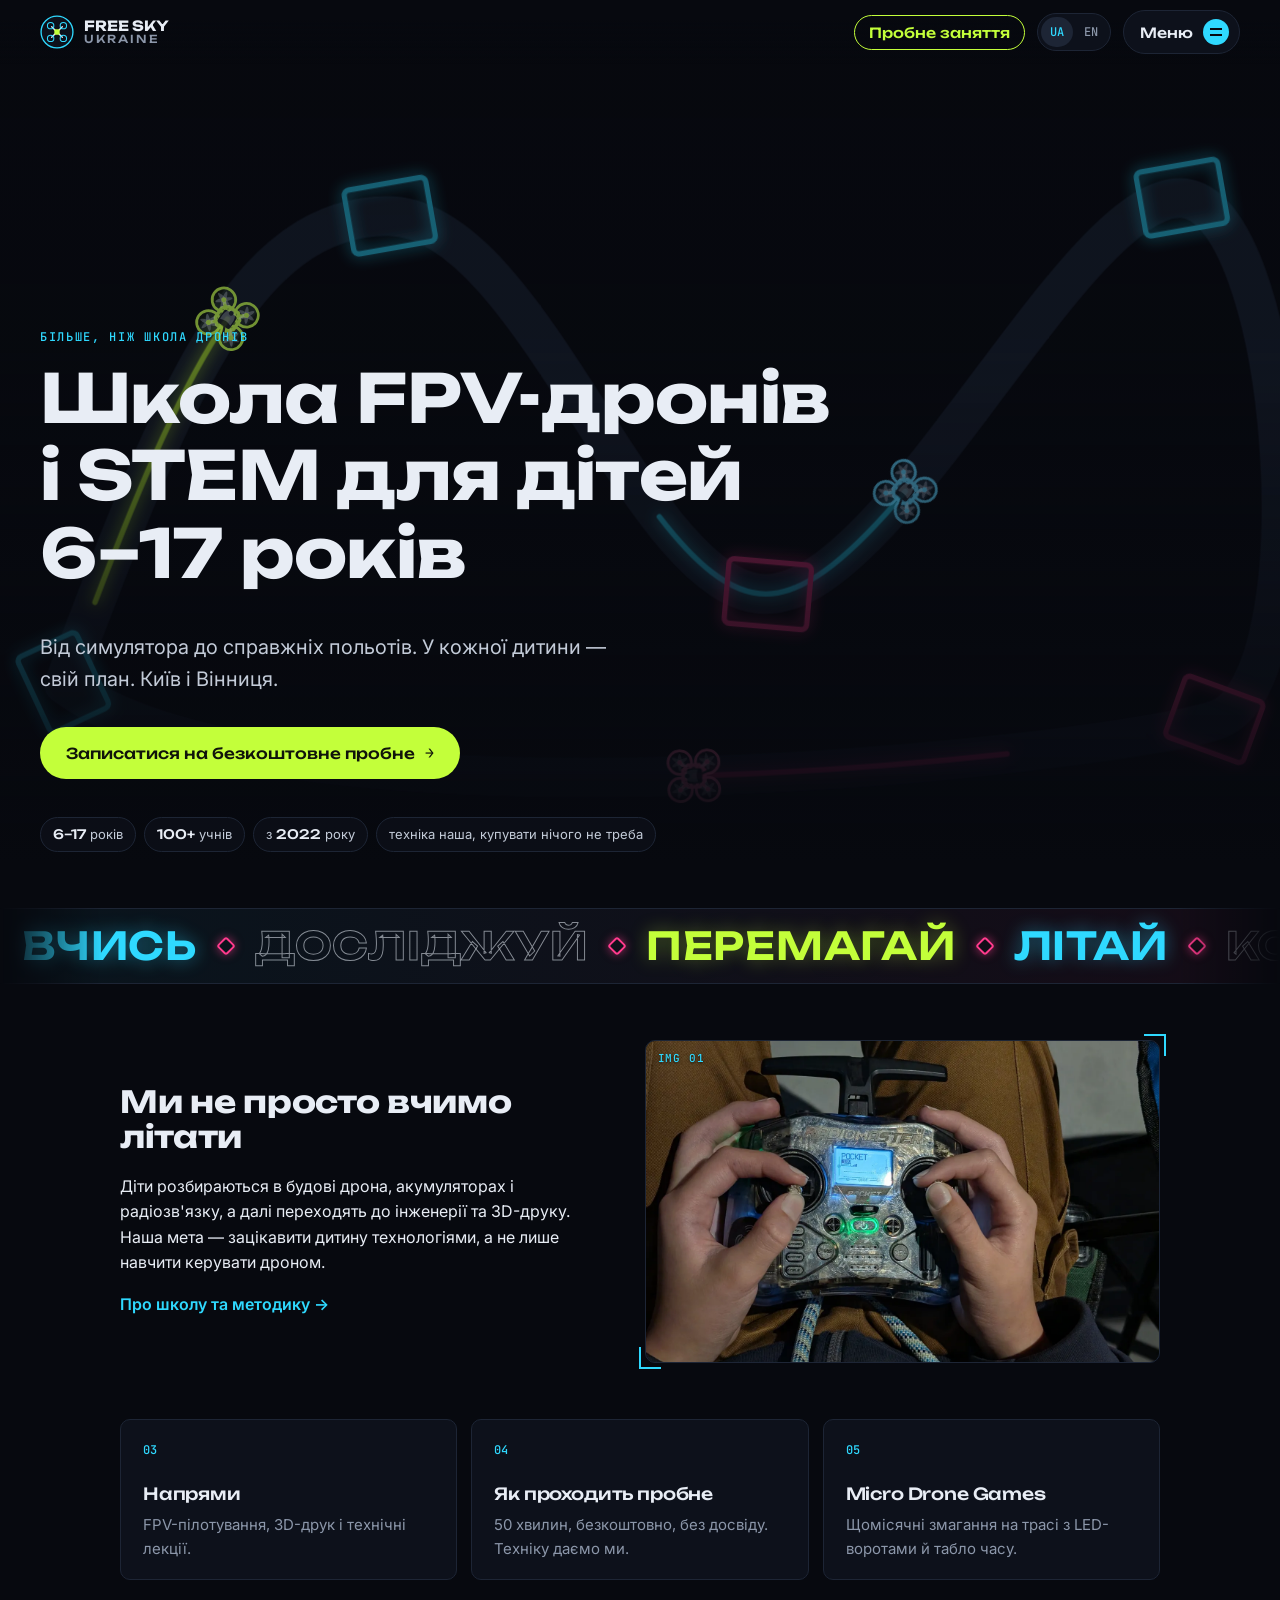
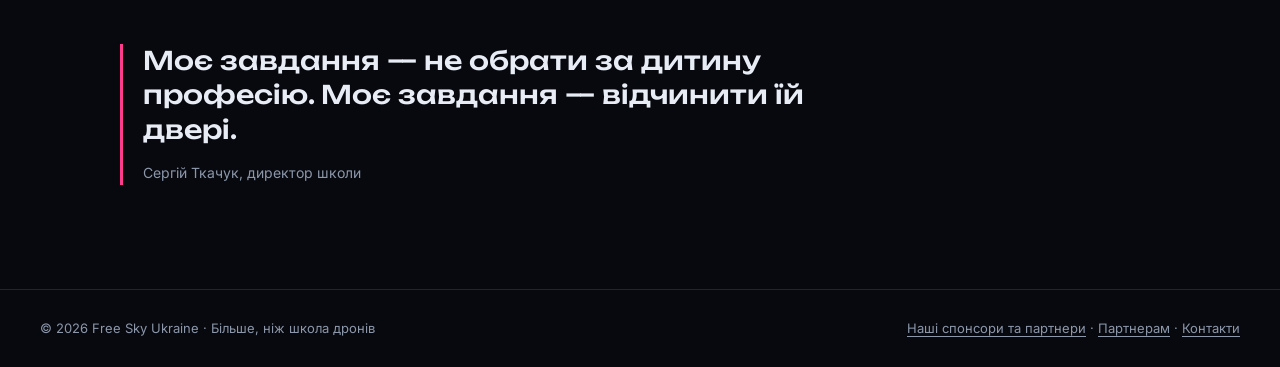
==== commit d57fa4c7: "Команда: спершу інструктори, Володимир у Вінниці Co-Authored-By: Claude Opus 5.5 <noreply@anthropic." ====
--- a/index.html
+++ b/index.html
@@ -13,7 +13,7 @@
   <link rel="preconnect" href="https://fonts.googleapis.com">
   <link rel="preconnect" href="https://fonts.gstatic.com" crossorigin>
   <link href="https://fonts.googleapis.com/css2?family=Inter:wght@400;500;600&family=JetBrains+Mono:wght@500&family=Unbounded:wght@500;700&display=swap" rel="stylesheet">
-  <link rel="stylesheet" href="css/style.css?v=202611131012">
+  <link rel="stylesheet" href="css/style.css?v=202611131015">
 </head>
 <body>
 
@@ -436,28 +436,28 @@
 
       <div class="crew rv">
         <div class="member">
-          <figure class="frame"><div class="frame__slot" data-label="CREW 02"><img src="img/photos/team-anna.webp?v=2" alt="Анна, PR-менеджер" loading="lazy" style="object-position:center 30%"></div></figure>
+          <figure class="frame"><div class="frame__slot" data-label="CREW 02"><img src="img/photos/team-ivan.webp?v=2" alt="Іван, інструктор" loading="lazy" style="object-position:center 30%"></div></figure>
+          <h3 data-i18n="ivan">Іван</h3><p class="meta" data-i18n="instr">Інструктор</p><p data-i18n="exp.ivan">Досвід: 5 років польотів</p>
+        </div>
+        <div class="member">
+          <figure class="frame"><div class="frame__slot" data-label="CREW 03"><img src="img/photos/team-illia.webp?v=2" alt="Ілля, інструктор" loading="lazy" style="object-position:center 30%"></div></figure>
+          <h3 data-i18n="illia">Ілля</h3><p class="meta" data-i18n="instr">Інструктор</p><p data-i18n="exp.illia">Досвід: 2 роки польотів</p>
+        </div>
+        <div class="member">
+          <figure class="frame"><div class="frame__slot" data-label="CREW 04"><img src="img/photos/team-3d.webp?v=1" alt="Сергій, інструктор з 3D-друку" loading="lazy" style="object-position:center 30%"></div></figure>
+          <h3 data-i18n="serhii.3d">Сергій</h3><p class="meta" data-i18n="instr.3d">Інструктор з 3D-друку</p>
+        </div>
+        <div class="member">
+          <figure class="frame"><div class="frame__slot" data-label="CREW 05"><span data-i18n="ph.photo">Фото <span class="tbd">уточнити</span></span></div></figure>
+          <h3 data-i18n="volodia">Володимир</h3><p class="meta" data-i18n="instr.vin">Інструктор у Вінниці</p>
+        </div>
+        <div class="member">
+          <figure class="frame"><div class="frame__slot" data-label="CREW 06"><img src="img/photos/team-anna.webp?v=2" alt="Анна, PR-менеджер" loading="lazy" style="object-position:center 30%"></div></figure>
           <h3 data-i18n="anna">Анна</h3><p class="meta" data-i18n="pr">PR-менеджер</p>
         </div>
         <div class="member">
-          <figure class="frame"><div class="frame__slot" data-label="CREW 03"><img src="img/photos/team-ivan.webp?v=2" alt="Іван, інструктор" loading="lazy" style="object-position:center 30%"></div></figure>
-          <h3 data-i18n="ivan">Іван</h3><p class="meta" data-i18n="instr">Інструктор</p><p data-i18n="exp.ivan">Досвід: 5 років польотів</p>
-        </div>
-        <div class="member">
-          <figure class="frame"><div class="frame__slot" data-label="CREW 04"><img src="img/photos/team-illia.webp?v=2" alt="Ілля, інструктор" loading="lazy" style="object-position:center 30%"></div></figure>
-          <h3 data-i18n="illia">Ілля</h3><p class="meta" data-i18n="instr">Інструктор</p><p data-i18n="exp.illia">Досвід: 2 роки польотів</p>
-        </div>
-        <div class="member">
-          <figure class="frame"><div class="frame__slot" data-label="CREW 05"><img src="img/photos/team-3d.webp?v=1" alt="Сергій, інструктор з 3D-друку" loading="lazy" style="object-position:center 30%"></div></figure>
-          <h3 data-i18n="serhii.3d">Сергій</h3><p class="meta" data-i18n="instr.3d">Інструктор з 3D-друку</p>
-        </div>
-        <div class="member">
-          <figure class="frame"><div class="frame__slot" data-label="CREW 06"><img src="img/photos/team-engineer.webp?v=1" alt="Володимир, інженер" loading="lazy" style="object-position:center 30%"></div></figure>
+          <figure class="frame"><div class="frame__slot" data-label="CREW 07"><img src="img/photos/team-engineer.webp?v=1" alt="Володимир, інженер" loading="lazy" style="object-position:center 30%"></div></figure>
           <h3 data-i18n="volodymyr">Володимир</h3><p class="meta" data-i18n="eng">Інженер</p><p data-i18n="eng.p">Розробив систему фіксації часу на наших змаганнях</p>
-        </div>
-        <div class="member">
-          <figure class="frame"><div class="frame__slot" data-label="CREW 07"><span data-i18n="ph.photo">Фото <span class="tbd">уточнити</span></span></div></figure>
-          <h3 data-i18n="volodia">Володя</h3><p class="meta" data-i18n="instr.vin">Інструктор у Вінниці</p>
         </div>
       </div>
 
@@ -634,7 +634,7 @@
   <p><a href="#/sponsors" data-i18n="nav.sponsors">Наші спонсори та партнери</a> · <a href="#/partners" data-i18n="nav.partners">Партнерам</a> · <a href="#/contacts" data-i18n="nav.contacts">Контакти</a></p>
 </footer>
 
-<script src="js/i18n.js?v=202611131012"></script>
-<script src="js/app.js?v=202611131012"></script>
+<script src="js/i18n.js?v=202611131015"></script>
+<script src="js/app.js?v=202611131015"></script>
 </body>
 </html>
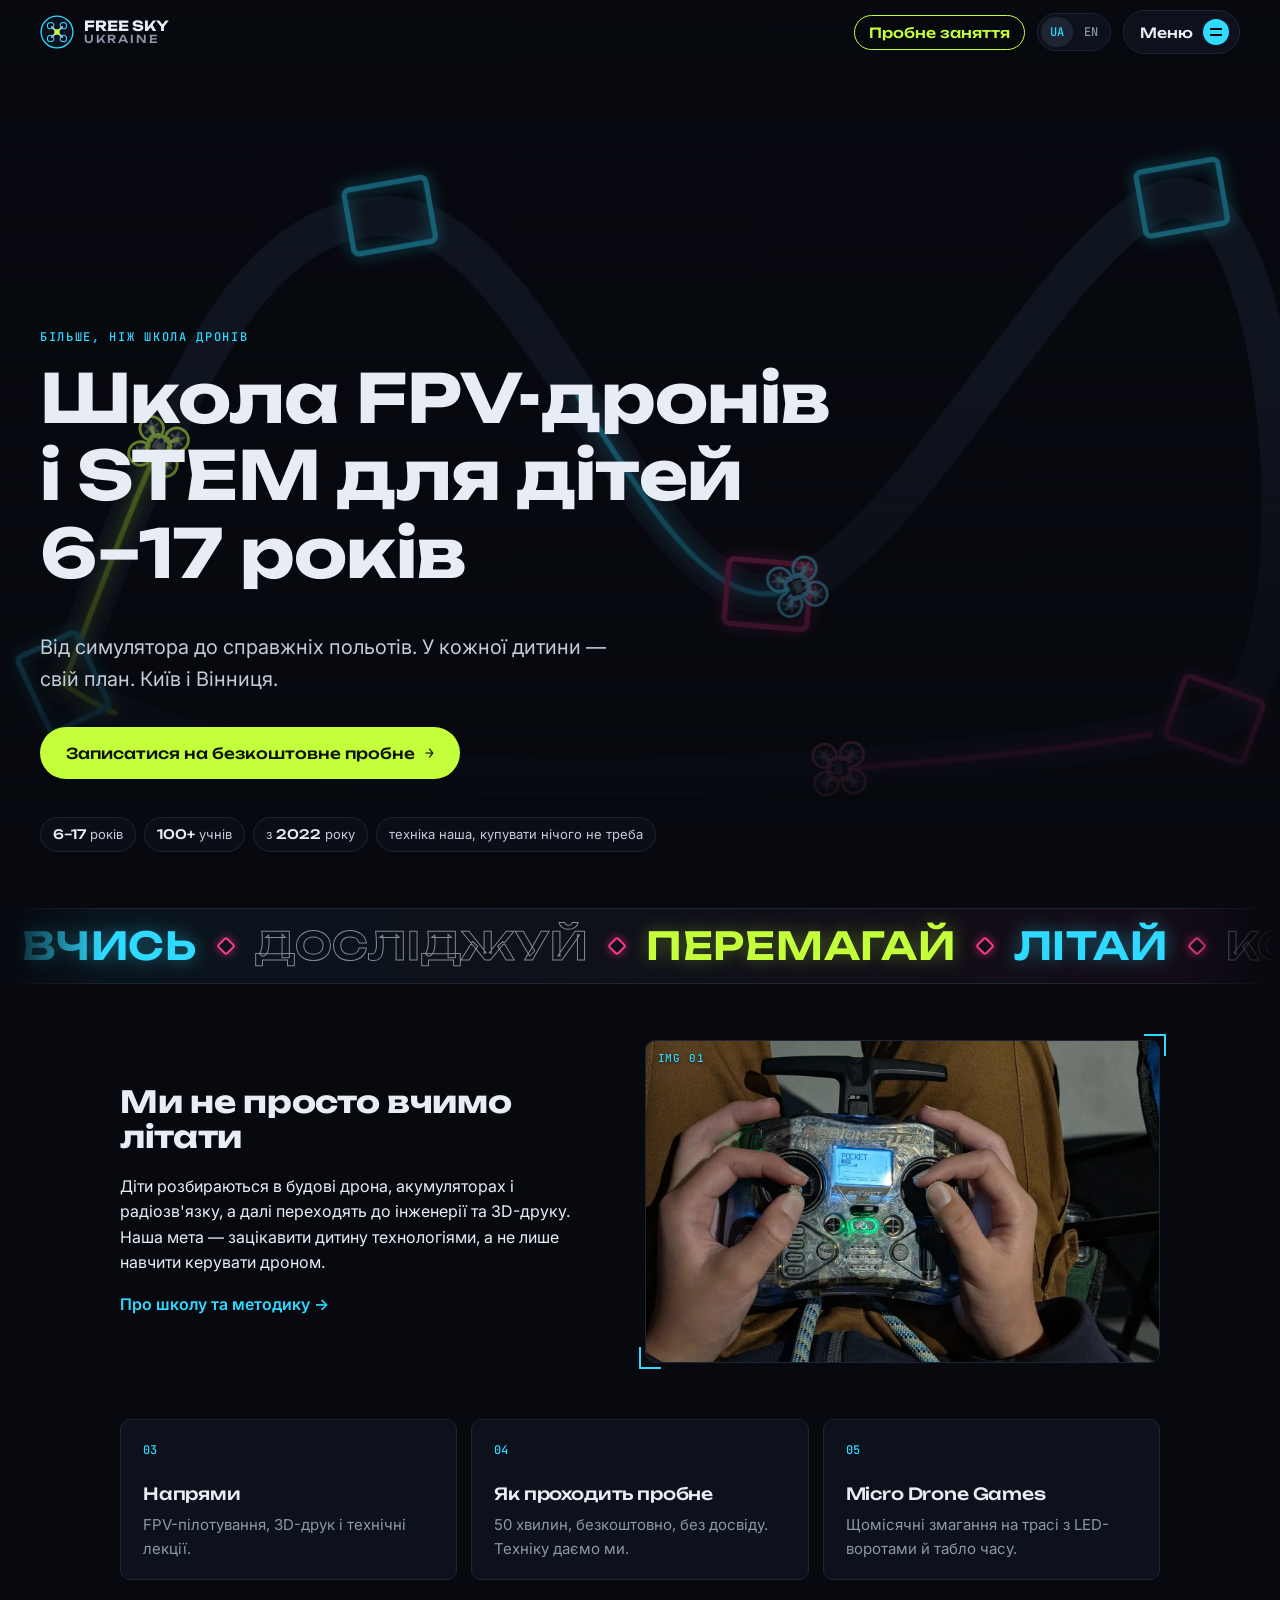
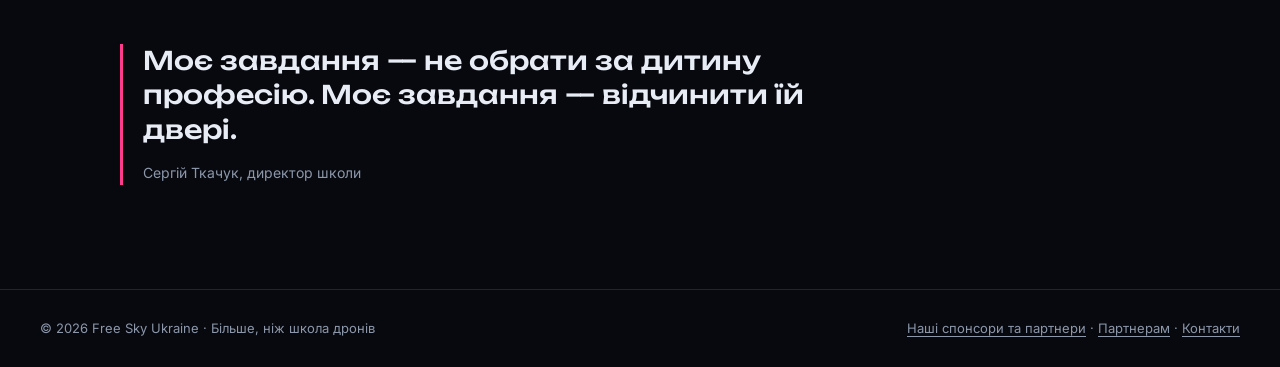
==== commit 19916951: "Домен freeskyukraine.com: файл CNAME та абсолютні посилання Co-Authored-By: Claude Opus 5.5 <noreply" ====
--- a/index.html
+++ b/index.html
@@ -8,7 +8,7 @@
   <meta name="theme-color" content="#07090f">
   <meta property="og:title" content="Free Sky Ukraine — більше, ніж школа дронів">
   <meta property="og:description" content="FPV-пілотування і 3D-друк для дітей 6–17 років. Перше заняття безкоштовне.">
-  <meta property="og:url" content="https://freesky.com.ua/">
+  <meta property="og:url" content="https://freeskyukraine.com/">
   <link rel="icon" href="img/logo.svg" type="image/svg+xml">
   <link rel="preconnect" href="https://fonts.googleapis.com">
   <link rel="preconnect" href="https://fonts.gstatic.com" crossorigin>
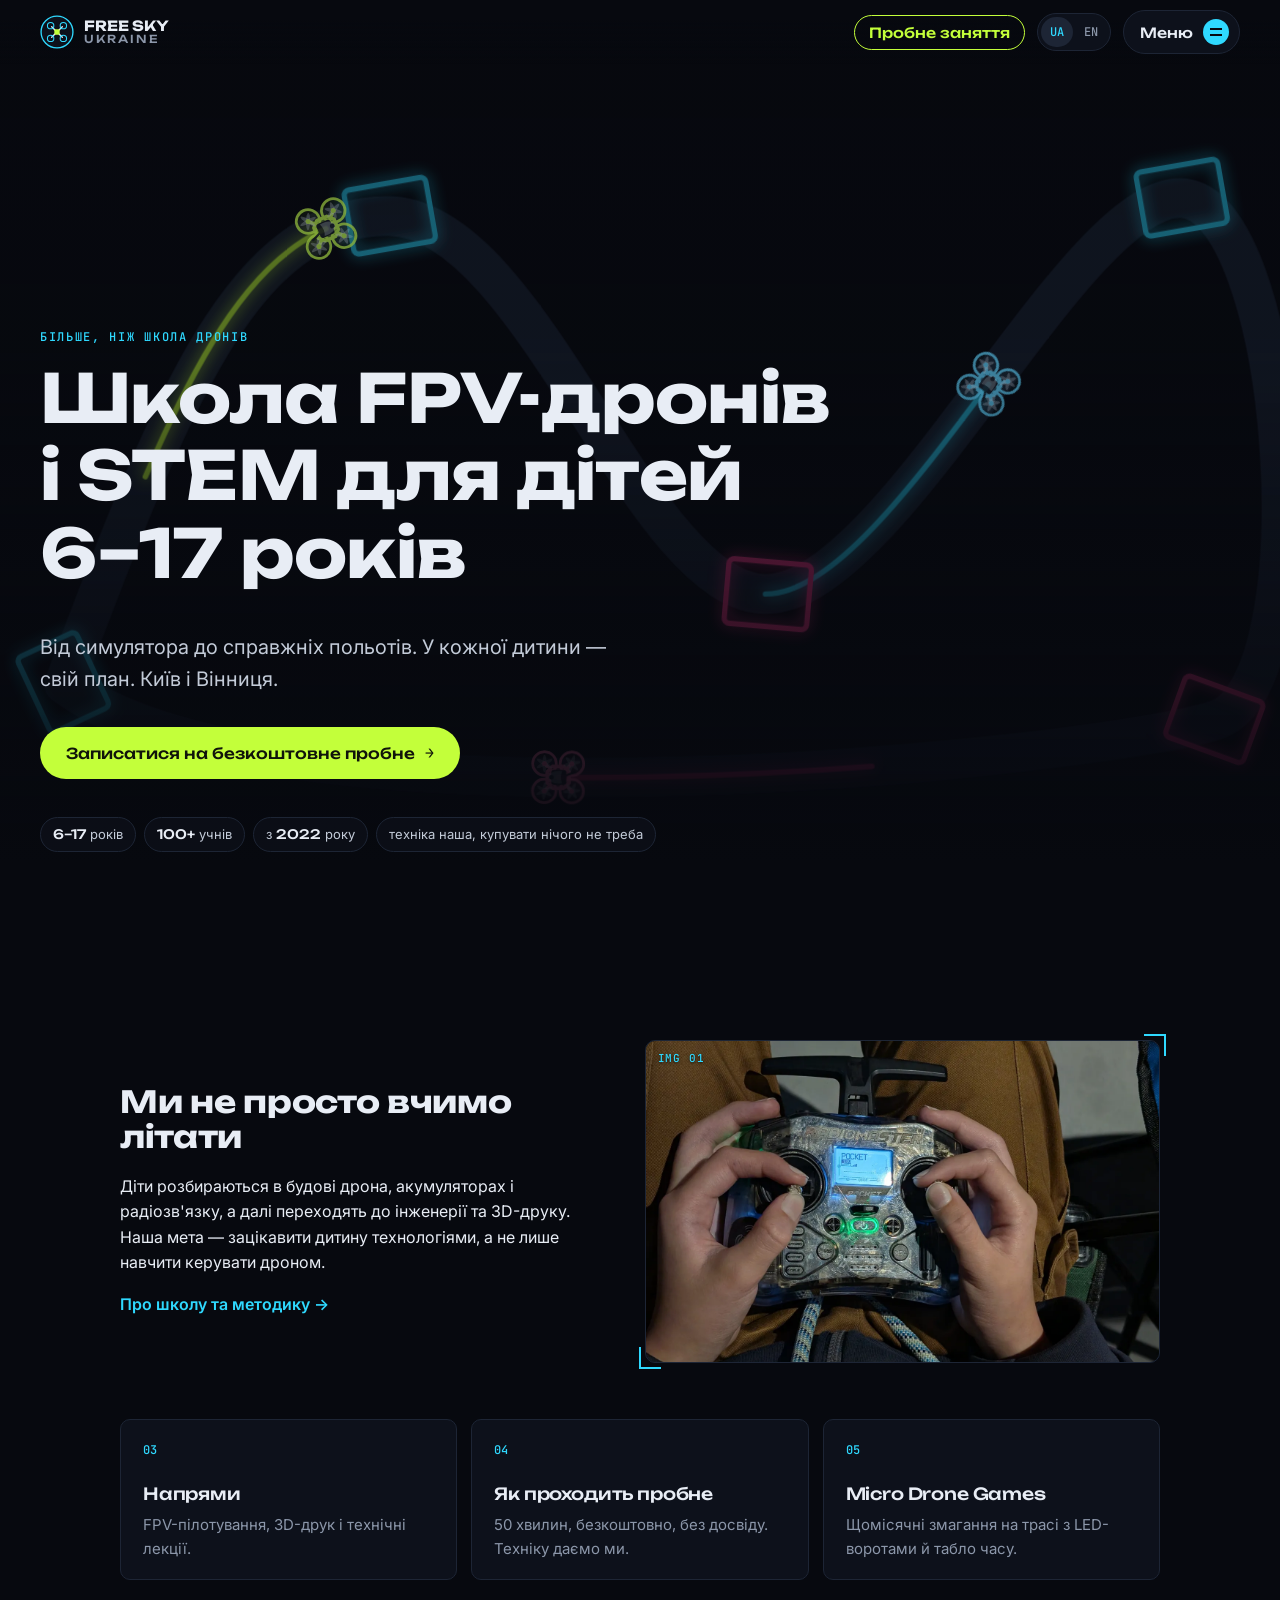
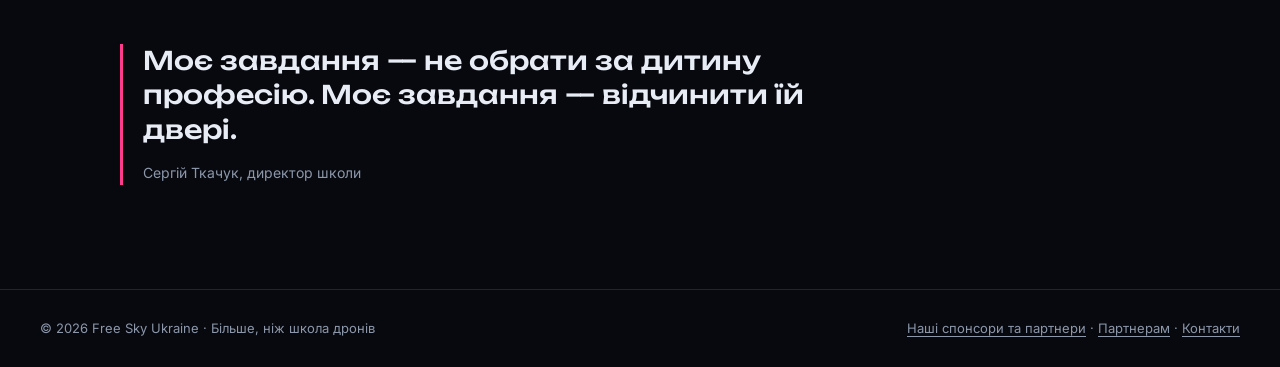
==== commit 59e8aa37: "Команда: фото інструктора Сергія; Dignitas: новий текст Tech Explorers з кнопкою «Детальніше» Co-Aut" ====
--- a/index.html
+++ b/index.html
@@ -444,19 +444,23 @@
           <h3 data-i18n="illia">Ілля</h3><p class="meta" data-i18n="instr">Інструктор</p><p data-i18n="exp.illia">Досвід: 2 роки польотів</p>
         </div>
         <div class="member">
-          <figure class="frame"><div class="frame__slot" data-label="CREW 04"><img src="img/photos/team-3d.webp?v=1" alt="Сергій, інструктор з 3D-друку" loading="lazy" style="object-position:center 30%"></div></figure>
+          <figure class="frame"><div class="frame__slot" data-label="CREW 04"><img src="img/photos/team-serhii-instr.webp?v=1" alt="Сергій, інструктор" loading="lazy" style="object-position:center 30%"></div></figure>
+          <h3 data-i18n="serhii.3d">Сергій</h3><p class="meta" data-i18n="instr">Інструктор</p>
+        </div>
+        <div class="member">
+          <figure class="frame"><div class="frame__slot" data-label="CREW 05"><img src="img/photos/team-3d.webp?v=1" alt="Сергій, інструктор з 3D-друку" loading="lazy" style="object-position:center 30%"></div></figure>
           <h3 data-i18n="serhii.3d">Сергій</h3><p class="meta" data-i18n="instr.3d">Інструктор з 3D-друку</p>
         </div>
         <div class="member">
-          <figure class="frame"><div class="frame__slot" data-label="CREW 05"><span data-i18n="ph.photo">Фото <span class="tbd">уточнити</span></span></div></figure>
+          <figure class="frame"><div class="frame__slot" data-label="CREW 06"><span data-i18n="ph.photo">Фото <span class="tbd">уточнити</span></span></div></figure>
           <h3 data-i18n="volodia">Володимир</h3><p class="meta" data-i18n="instr.vin">Інструктор у Вінниці</p>
         </div>
         <div class="member">
-          <figure class="frame"><div class="frame__slot" data-label="CREW 06"><img src="img/photos/team-anna.webp?v=2" alt="Анна, PR-менеджер" loading="lazy" style="object-position:center 30%"></div></figure>
+          <figure class="frame"><div class="frame__slot" data-label="CREW 07"><img src="img/photos/team-anna.webp?v=2" alt="Анна, PR-менеджер" loading="lazy" style="object-position:center 30%"></div></figure>
           <h3 data-i18n="anna">Анна</h3><p class="meta" data-i18n="pr">PR-менеджер</p>
         </div>
         <div class="member">
-          <figure class="frame"><div class="frame__slot" data-label="CREW 07"><img src="img/photos/team-engineer.webp?v=1" alt="Володимир, інженер" loading="lazy" style="object-position:center 30%"></div></figure>
+          <figure class="frame"><div class="frame__slot" data-label="CREW 08"><img src="img/photos/team-engineer.webp?v=1" alt="Володимир, інженер" loading="lazy" style="object-position:center 30%"></div></figure>
           <h3 data-i18n="volodymyr">Володимир</h3><p class="meta" data-i18n="eng">Інженер</p><p data-i18n="eng.p">Розробив систему фіксації часу на наших змаганнях</p>
         </div>
       </div>
@@ -592,7 +596,11 @@
           <div>
             <p class="tagline">#DignitasUkraine · #TechExplorers</p>
             <h2>Dignitas Ukraine</h2>
-            <p data-i18n="sp.dig">Благодійний фонд, з яким ми разом робимо проєкт <b>#TechExplorers</b> — безкоштовну STEM-освіту для дітей військових. Діти вчаться пілотуванню, розбираються в техніці й отримують нове захоплення.</p>
+            <p data-i18n="sp.dig">Проєкт <b>Tech Explorers</b> від Dignitas Ukraine надає кошти на навчання дітей військових. Завдяки цьому в школі FreeSkyUkraine діти військових навчаються безкоштовно.</p>
+            <details class="more">
+              <summary><span class="more__open" data-i18n="more.open">Детальніше</span><span class="more__close" data-i18n="more.close">Згорнути</span></summary>
+              <p data-i18n="sp.dig2">Діти опановують основи керування БПЛА, інженерію, 3D-моделювання та 3D-друк, вивчають кібербезпеку і вчаться працювати зі штучним інтелектом.</p>
+            </details>
           </div>
         </article>
 
--- a/css/style.css
+++ b/css/style.css
@@ -529,6 +529,22 @@
 .sponsor .frame__slot { aspect-ratio: 1; background-color: var(--bg); }
 .sponsor h2 { margin-bottom: .4em; }
 .sponsor p:last-child { margin: 0; color: #c3cbd8; }
+.sponsor p { color: #c3cbd8; }
+.more { margin-top: 10px; }
+.more summary {
+  display: inline-flex; align-items: center; gap: 8px; cursor: pointer; list-style: none;
+  font: 600 .78rem/1 var(--mono); letter-spacing: .08em; text-transform: uppercase;
+  color: var(--led); padding: 9px 14px; border: 1px solid rgba(47,217,255,.45); border-radius: 999px;
+  box-shadow: 0 0 14px rgba(47,217,255,.18) inset, 0 0 12px rgba(47,217,255,.12);
+  transition: box-shadow .25s ease, border-color .25s ease;
+}
+.more summary::-webkit-details-marker { display: none; }
+.more summary::after { content: ""; width: 7px; height: 7px; border: solid currentColor; border-width: 0 2px 2px 0; transform: translateY(-2px) rotate(45deg); transition: transform .3s var(--ease); }
+.more[open] summary::after { transform: translateY(2px) rotate(-135deg); }
+.more summary:hover, .more summary:focus-visible { border-color: var(--led); box-shadow: 0 0 18px rgba(47,217,255,.3) inset, 0 0 18px rgba(47,217,255,.3); outline: none; }
+.more__close, .more[open] .more__open { display: none; }
+.more[open] .more__close { display: inline; }
+.more p { margin: 14px 0 0; animation: drop .35s var(--ease); }
 .tagline { font: 500 12px var(--mono); color: var(--led-2); margin-bottom: 8px; }
 .card--join { border-style: dashed; margin-bottom: 24px; }
 .card--join .card__num { font-size: 22px; margin-bottom: 12px; }
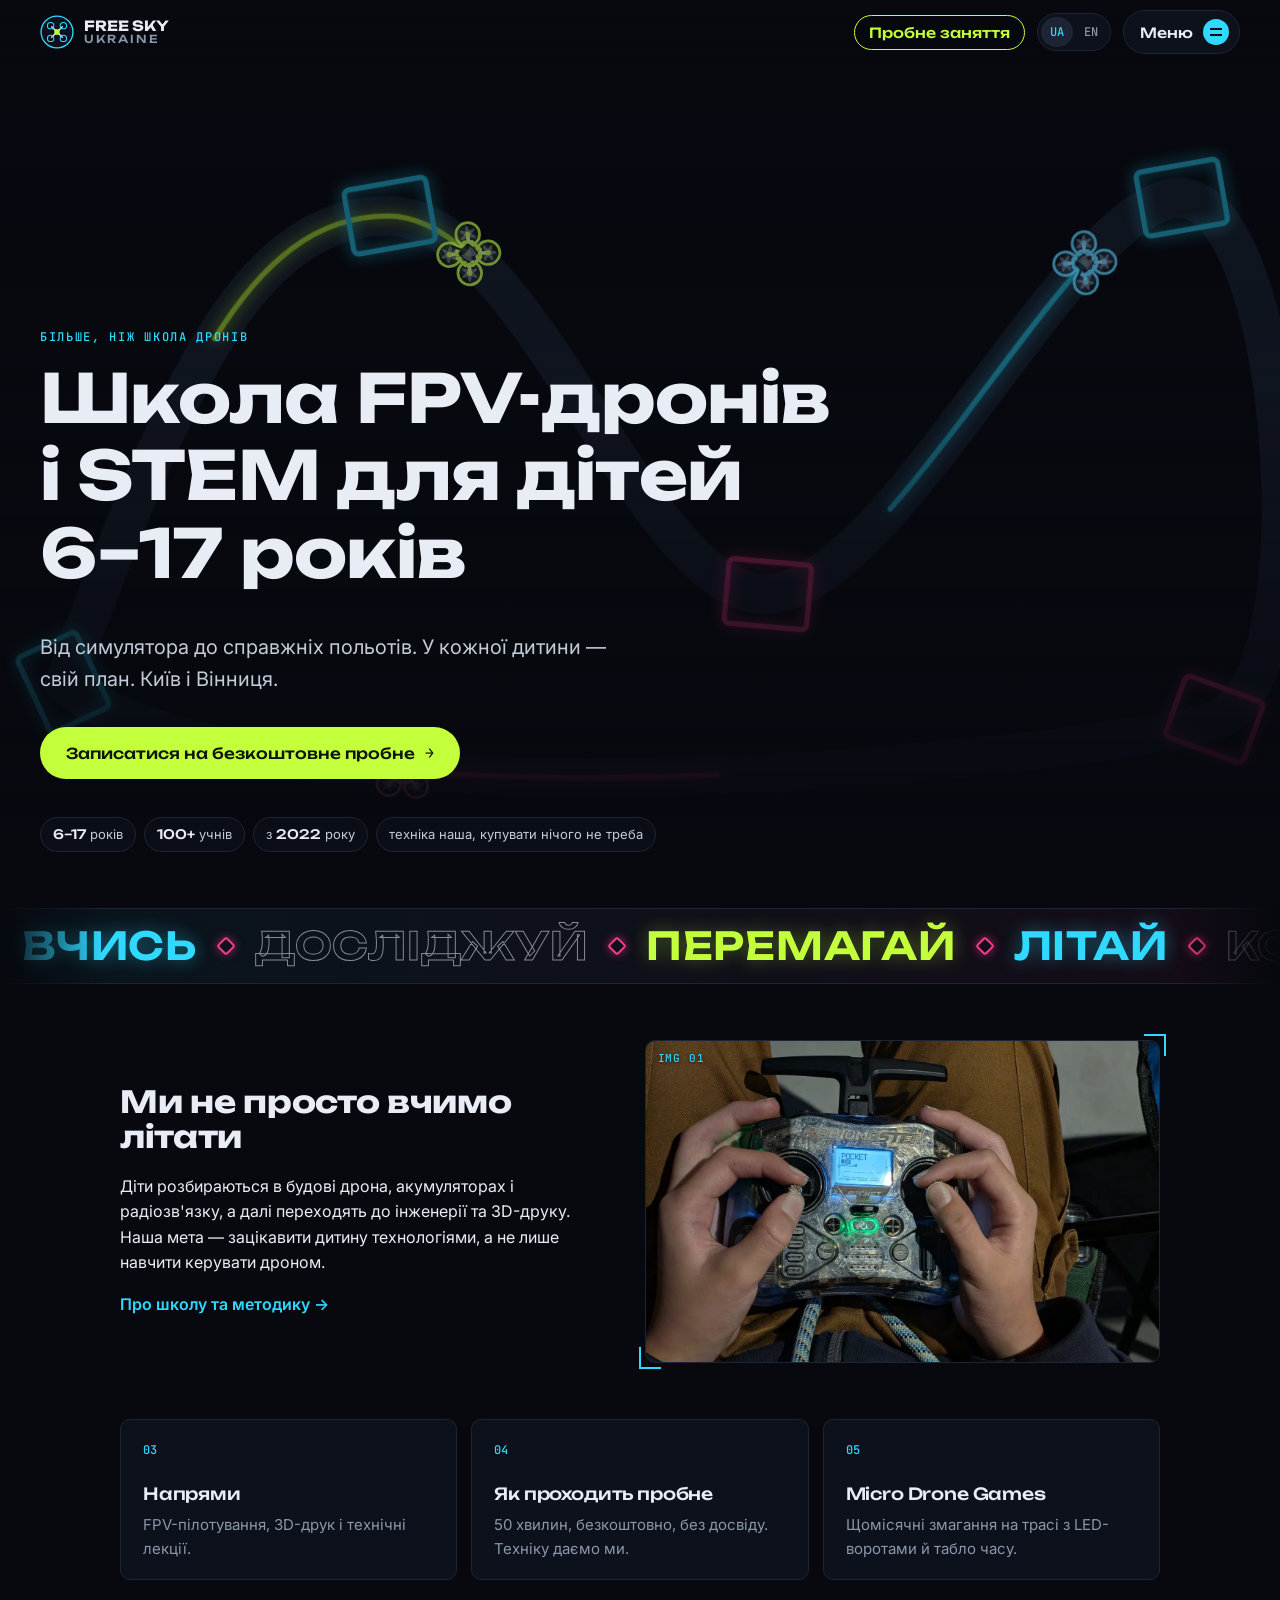
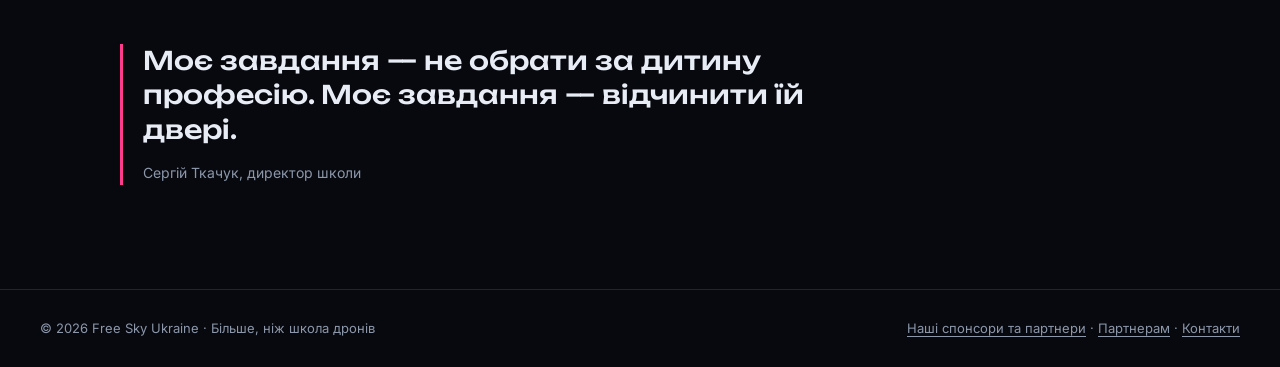
==== commit 80393769: "Команда: фото — це інструктор у Вінниці Володимир; прибрано зайву картку Сергія Co-Authored-By: Clau" ====
--- a/index.html
+++ b/index.html
@@ -444,23 +444,19 @@
           <h3 data-i18n="illia">Ілля</h3><p class="meta" data-i18n="instr">Інструктор</p><p data-i18n="exp.illia">Досвід: 2 роки польотів</p>
         </div>
         <div class="member">
-          <figure class="frame"><div class="frame__slot" data-label="CREW 04"><img src="img/photos/team-serhii-instr.webp?v=1" alt="Сергій, інструктор" loading="lazy" style="object-position:center 30%"></div></figure>
-          <h3 data-i18n="serhii.3d">Сергій</h3><p class="meta" data-i18n="instr">Інструктор</p>
+          <figure class="frame"><div class="frame__slot" data-label="CREW 04"><img src="img/photos/team-3d.webp?v=1" alt="Сергій, інструктор з 3D-друку" loading="lazy" style="object-position:center 30%"></div></figure>
+          <h3 data-i18n="serhii.3d">Сергій</h3><p class="meta" data-i18n="instr.3d">Інструктор з 3D-друку</p>
         </div>
         <div class="member">
-          <figure class="frame"><div class="frame__slot" data-label="CREW 05"><img src="img/photos/team-3d.webp?v=1" alt="Сергій, інструктор з 3D-друку" loading="lazy" style="object-position:center 30%"></div></figure>
-          <h3 data-i18n="serhii.3d">Сергій</h3><p class="meta" data-i18n="instr.3d">Інструктор з 3D-друку</p>
+          <figure class="frame"><div class="frame__slot" data-label="CREW 05"><img src="img/photos/team-volodymyr-vin.webp?v=1" alt="Володимир, інструктор у Вінниці" loading="lazy" style="object-position:center 30%"></div></figure>
+          <h3 data-i18n="volodia">Володимир</h3><p class="meta" data-i18n="instr.vin">Інструктор у Вінниці</p>
         </div>
         <div class="member">
-          <figure class="frame"><div class="frame__slot" data-label="CREW 06"><span data-i18n="ph.photo">Фото <span class="tbd">уточнити</span></span></div></figure>
-          <h3 data-i18n="volodia">Володимир</h3><p class="meta" data-i18n="instr.vin">Інструктор у Вінниці</p>
+          <figure class="frame"><div class="frame__slot" data-label="CREW 06"><img src="img/photos/team-anna.webp?v=2" alt="Анна, PR-менеджер" loading="lazy" style="object-position:center 30%"></div></figure>
+          <h3 data-i18n="anna">Анна</h3><p class="meta" data-i18n="pr">PR-менеджер</p>
         </div>
         <div class="member">
-          <figure class="frame"><div class="frame__slot" data-label="CREW 07"><img src="img/photos/team-anna.webp?v=2" alt="Анна, PR-менеджер" loading="lazy" style="object-position:center 30%"></div></figure>
-          <h3 data-i18n="anna">Анна</h3><p class="meta" data-i18n="pr">PR-менеджер</p>
-        </div>
-        <div class="member">
-          <figure class="frame"><div class="frame__slot" data-label="CREW 08"><img src="img/photos/team-engineer.webp?v=1" alt="Володимир, інженер" loading="lazy" style="object-position:center 30%"></div></figure>
+          <figure class="frame"><div class="frame__slot" data-label="CREW 07"><img src="img/photos/team-engineer.webp?v=1" alt="Володимир, інженер" loading="lazy" style="object-position:center 30%"></div></figure>
           <h3 data-i18n="volodymyr">Володимир</h3><p class="meta" data-i18n="eng">Інженер</p><p data-i18n="eng.p">Розробив систему фіксації часу на наших змаганнях</p>
         </div>
       </div>
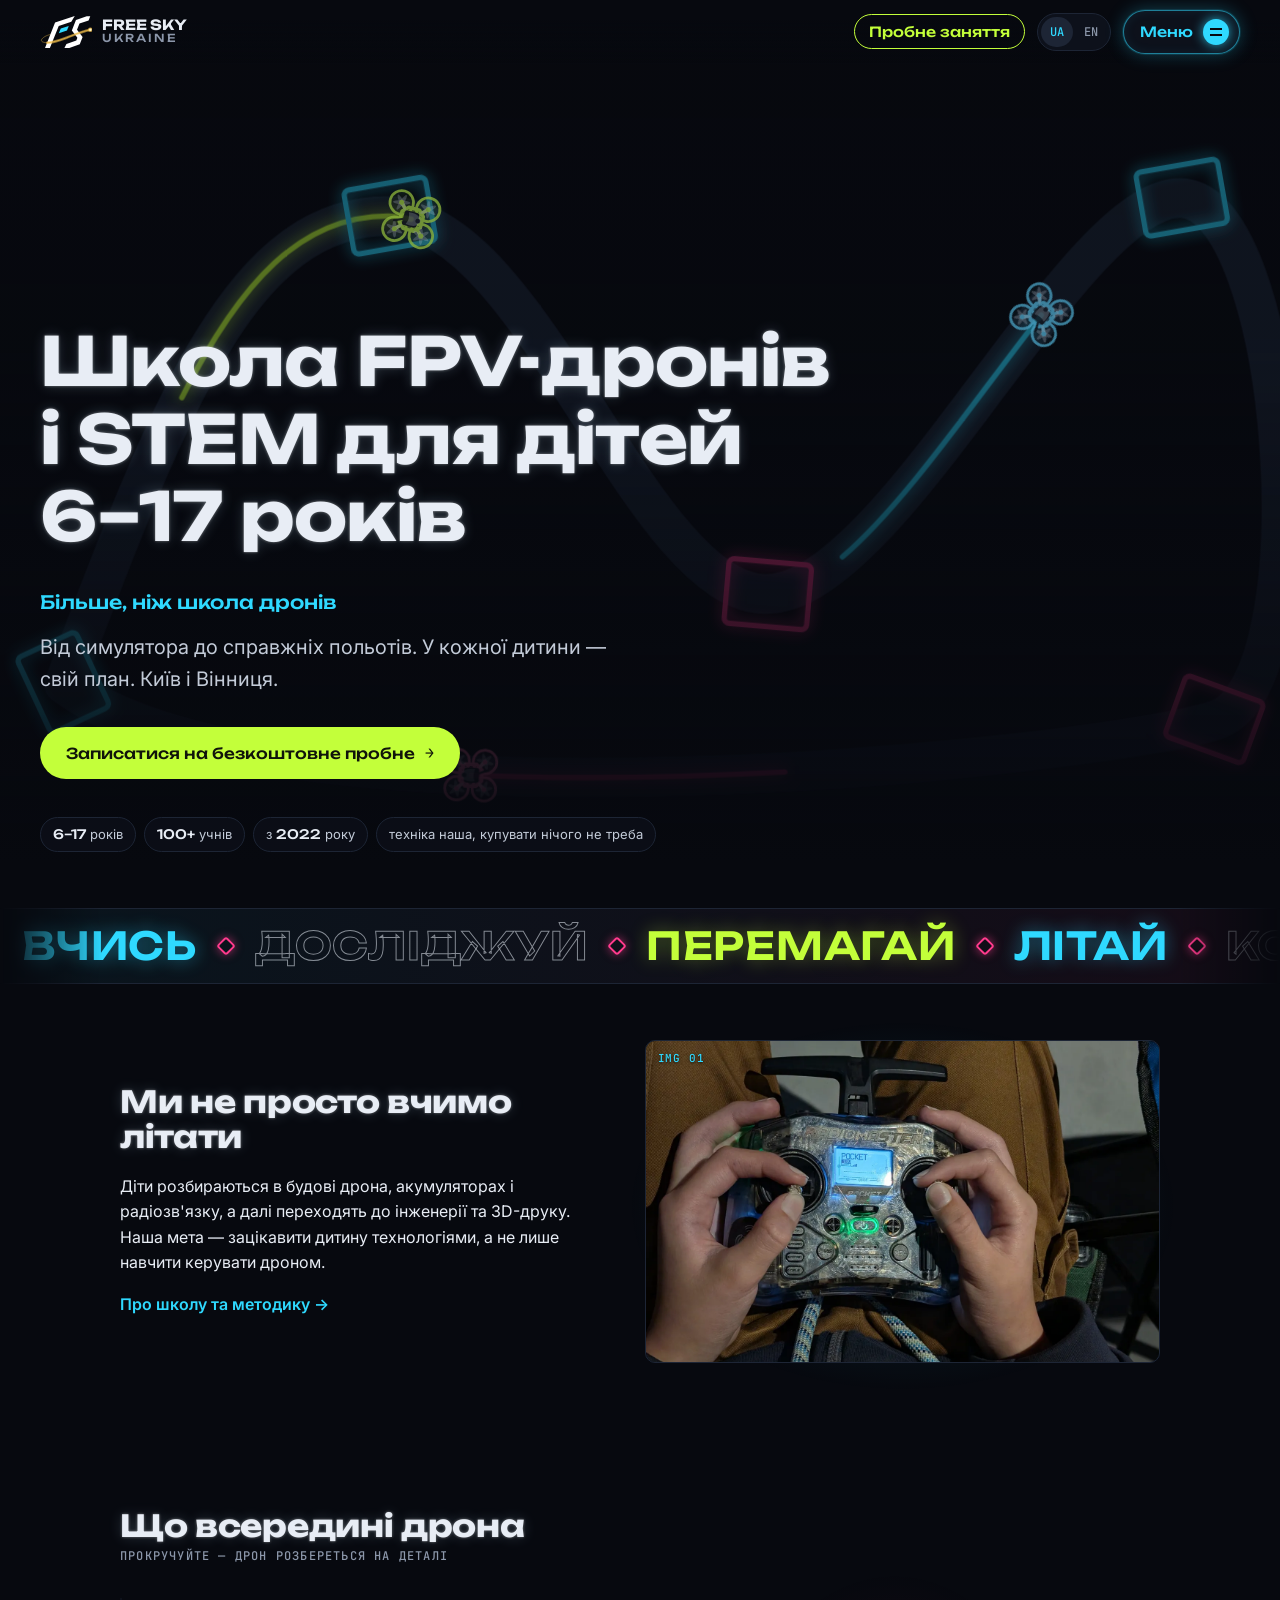
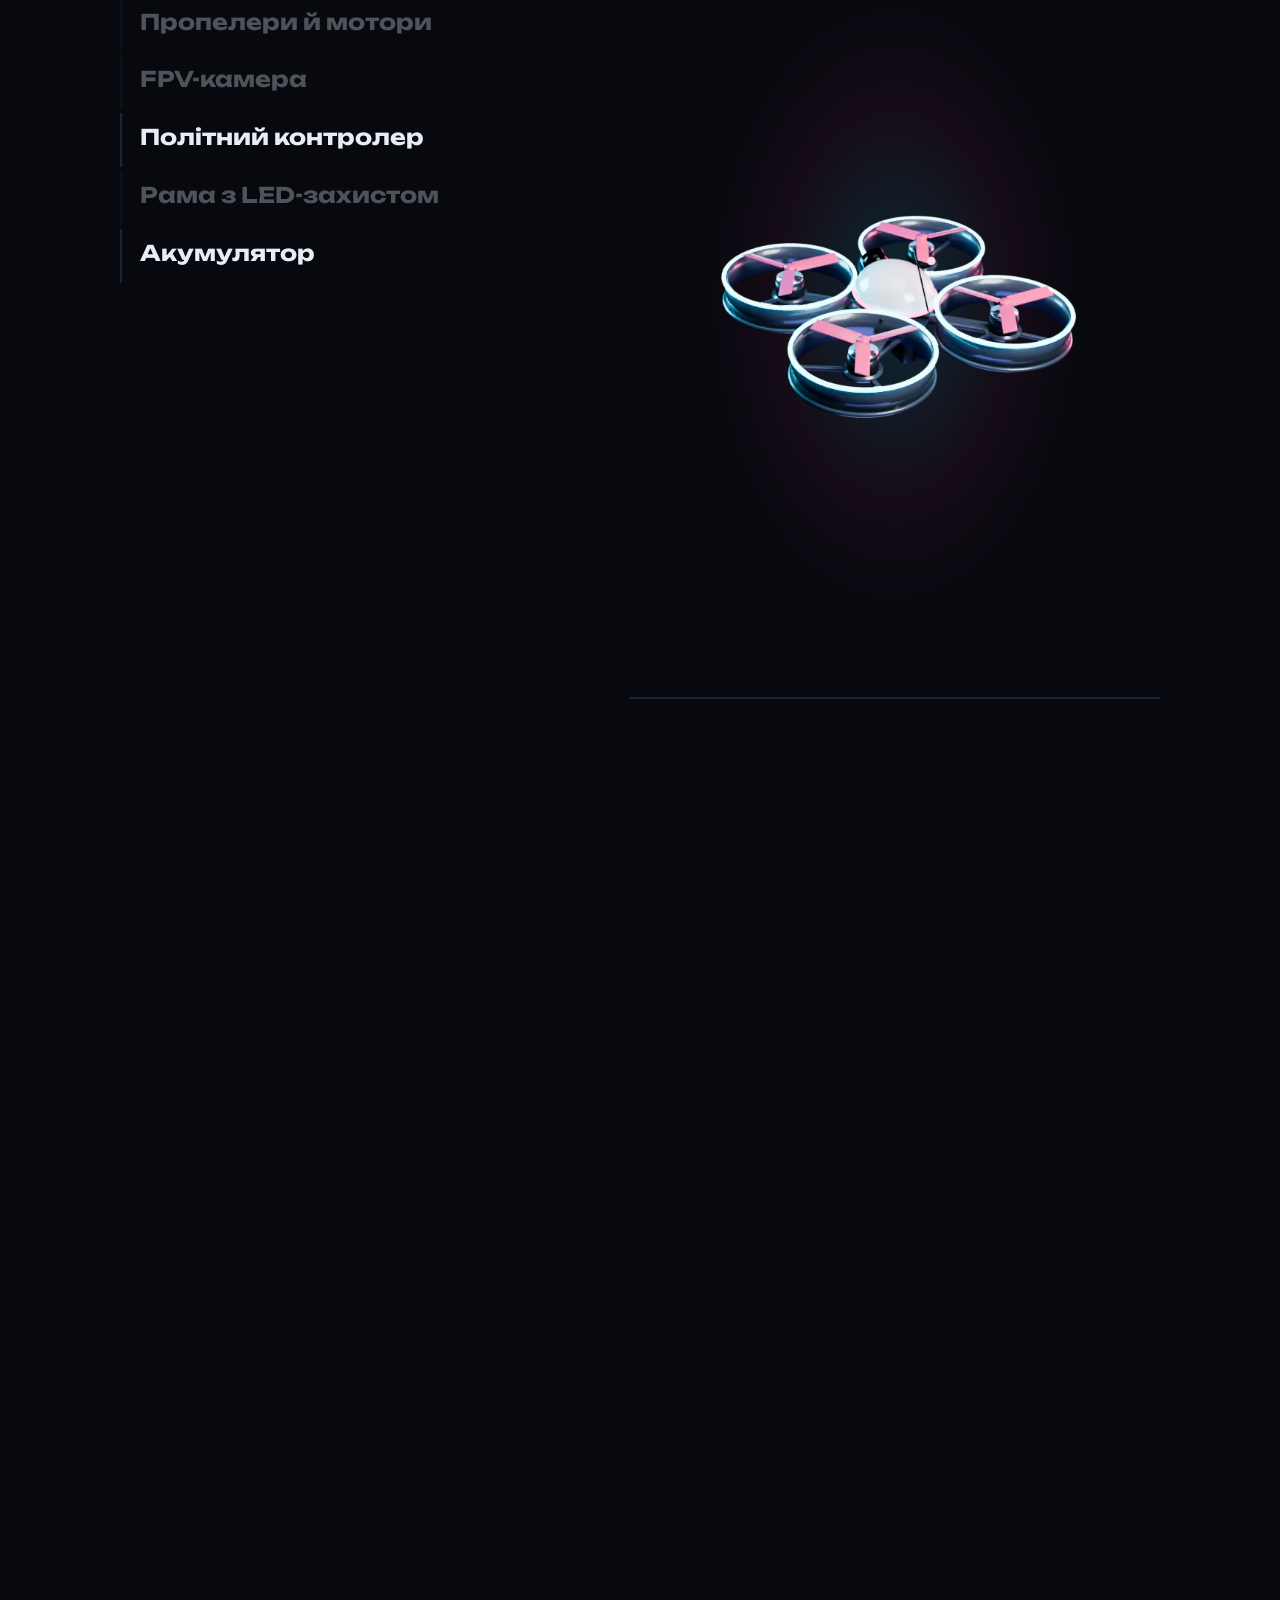
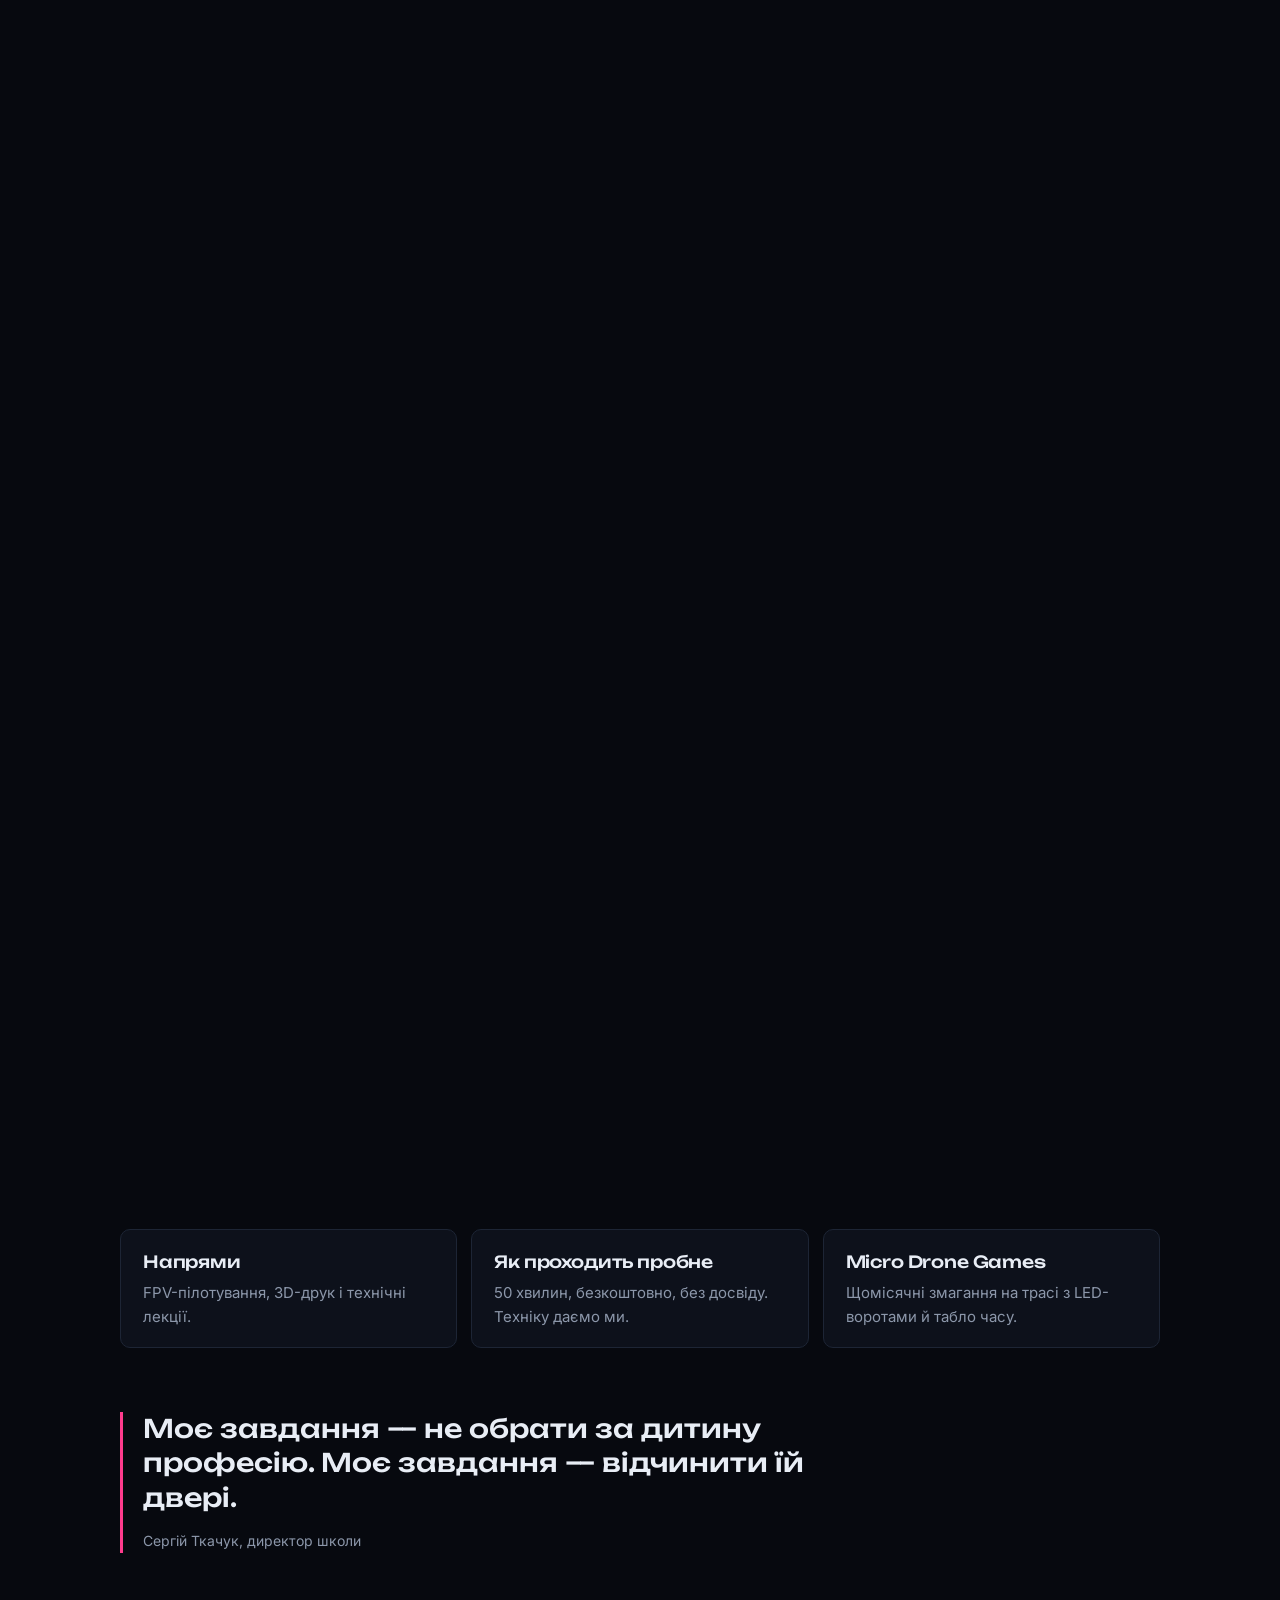
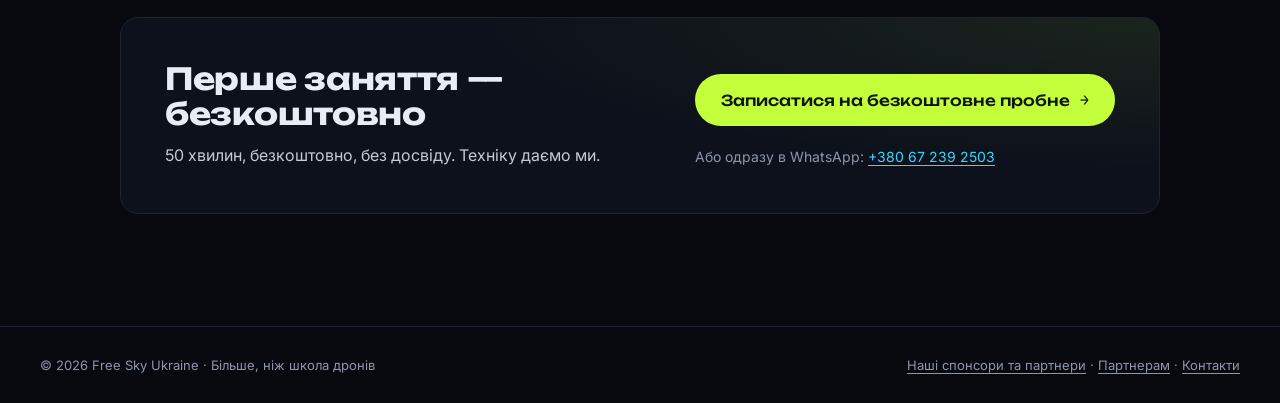
==== commit f366752d: "Основний сайт: новий логотип FS і фавікони, неоновий текст, кнопка «Меню», свайпи, дрон, що розбирає" ====
--- a/index.html
+++ b/index.html
@@ -8,18 +8,46 @@
   <meta name="theme-color" content="#07090f">
   <meta property="og:title" content="Free Sky Ukraine — більше, ніж школа дронів">
   <meta property="og:description" content="FPV-пілотування і 3D-друк для дітей 6–17 років. Перше заняття безкоштовне.">
+  <meta property="og:type" content="website">
+  <meta property="og:locale" content="uk_UA">
+  <meta property="og:site_name" content="Free Sky Ukraine">
   <meta property="og:url" content="https://freeskyukraine.com/">
-  <link rel="icon" href="img/logo.svg" type="image/svg+xml">
+  <link rel="canonical" href="https://freeskyukraine.com/">
+  <script type="application/ld+json">
+  {
+    "@context": "https://schema.org",
+    "@type": "EducationalOrganization",
+    "name": "Free Sky Ukraine",
+    "description": "Школа FPV-дронів і STEM для дітей 6–17 років.",
+    "url": "https://freeskyukraine.com/",
+    "foundingDate": "2022",
+    "areaServed": ["Київ", "Вінниця"],
+    "telephone": "+380672392503",
+    "email": "freeskyukraine@outlook.com",
+    "sameAs": [
+      "https://www.instagram.com/freeskyukraine/",
+      "https://www.facebook.com/FreeSkyUkraine/",
+      "https://t.me/FreeSkyUkraine",
+      "https://www.tiktok.com/@freeskyukraine",
+      "https://www.youtube.com/@FreeSkyUkraine"
+    ]
+  }
+  </script>
+  <link rel="icon" href="img/brand/favicon.ico" sizes="48x48">
+  <link rel="icon" href="img/brand/favicon.svg" type="image/svg+xml">
+  <link rel="apple-touch-icon" href="img/brand/apple-touch-icon.png">
+  <link rel="manifest" href="img/brand/site.webmanifest">
   <link rel="preconnect" href="https://fonts.googleapis.com">
   <link rel="preconnect" href="https://fonts.gstatic.com" crossorigin>
   <link href="https://fonts.googleapis.com/css2?family=Inter:wght@400;500;600&family=JetBrains+Mono:wght@500&family=Unbounded:wght@500;700&display=swap" rel="stylesheet">
-  <link rel="stylesheet" href="css/style.css?v=202611131015">
+  <link rel="stylesheet" href="css/style.css?v=202611270400">
 </head>
 <body>
+<a class="skip" href="#app" data-i18n="skip">Перейти до змісту</a>
 
 <header class="topbar">
   <a class="logo" href="#/" aria-label="Free Sky Ukraine">
-    <img src="img/logo.svg" alt="" width="34" height="34">
+    <img src="img/logo.svg?v=fs2" alt="" width="52" height="34">
     <span>Free Sky<b>Ukraine</b></span>
   </a>
   <a class="topbar__cta" href="#/trial" data-i18n="cta.short">Пробне заняття</a>
@@ -36,16 +64,16 @@
 <nav class="menu" id="menu" hidden>
   <div class="menu__track" aria-hidden="true"></div>
   <ol class="menu__list">
-    <li><a href="#/"><small>01</small><span data-i18n="nav.home">Головна</span></a></li>
-    <li><a href="#/about"><small>02</small><span data-i18n="nav.about">Про школу</span></a></li>
-    <li><a href="#/courses"><small>03</small><span data-i18n="nav.courses">Напрями</span></a></li>
-    <li><a href="#/trial"><small>04</small><span data-i18n="nav.trial">Пробне, розклад і ціни</span></a></li>
-    <li><a href="#/races"><small>05</small><span data-i18n="nav.races">Змагання</span></a></li>
-    <li><a href="#/team"><small>06</small><span data-i18n="nav.team">Команда</span></a></li>
-    <li><a href="#/faq"><small>07</small><span data-i18n="nav.faq">Питання батьків</span></a></li>
-    <li><a href="#/partners"><small>08</small><span data-i18n="nav.partners">Партнерам</span></a></li>
-    <li><a href="#/contacts"><small>09</small><span data-i18n="nav.contacts">Контакти</span></a></li>
-    <li><a href="#/sponsors"><small>10</small><span data-i18n="nav.sponsors">Наші спонсори та партнери</span></a></li>
+    <li><a href="#/"><span data-i18n="nav.home">Головна</span></a></li>
+    <li><a href="#/about"><span data-i18n="nav.about">Про школу</span></a></li>
+    <li><a href="#/courses"><span data-i18n="nav.courses">Напрями</span></a></li>
+    <li><a href="#/trial"><span data-i18n="nav.trial">Пробне, розклад і ціни</span></a></li>
+    <li><a href="#/races"><span data-i18n="nav.races">Змагання</span></a></li>
+    <li><a href="#/team"><span data-i18n="nav.team">Команда</span></a></li>
+    <li><a href="#/faq"><span data-i18n="nav.faq">Питання батьків</span></a></li>
+    <li><a href="#/partners"><span data-i18n="nav.partners">Партнерам</span></a></li>
+    <li><a href="#/contacts"><span data-i18n="nav.contacts">Контакти</span></a></li>
+    <li><a href="#/sponsors"><span data-i18n="nav.sponsors">Наші спонсори та партнери</span></a></li>
   </ol>
   <div class="menu__foot">
     <a href="https://wa.me/380672392503" target="_blank" rel="noopener">WhatsApp</a>
@@ -54,6 +82,8 @@
     <a href="https://wa.me/380672392503" target="_blank" rel="noopener">+380 67 239 2503</a>
   </div>
 </nav>
+
+<button class="swipe-tab" type="button" tabindex="-1" aria-hidden="true"></button>
 
 <div class="wipe" aria-hidden="true"><i></i><i></i><i></i></div>
 
@@ -122,8 +152,8 @@
       </svg>
 
       <div class="hero__inner">
-        <p class="kicker" data-i18n="slogan">Більше, ніж школа дронів</p>
         <h1 data-i18n="hero.title">Школа FPV-дронів і STEM для дітей <span class="nowrap">6–17 років</span></h1>
+        <p class="hero__slogan" data-i18n="slogan">Більше, ніж школа дронів</p>
         <p class="hero__sub" data-i18n="hero.sub">Від симулятора до справжніх польотів. У кожної дитини — свій план. Київ і Вінниця.</p>
         <a class="btn btn--go" href="#/trial" data-i18n="cta.long">Записатися на безкоштовне пробне</a>
 
@@ -136,7 +166,7 @@
       </div>
     </div>
 
-    <div class="ticker" role="marquee" aria-label="Вчись, досліджуй, перемагай">
+    <div class="ticker" aria-hidden="true">
       <div class="ticker__track">
         <div class="ticker__group">
           <span data-i18n="tick.w1">Вчись</span><i></i>
@@ -171,19 +201,37 @@
         </figure>
       </div>
 
+      <section class="xray" aria-labelledby="xray-t">
+        <div class="xray__pin">
+          <div class="xray__head">
+            <h2 id="xray-t" data-i18n="an.t">Що всередині дрона</h2>
+            <p class="xray__hint" data-i18n="an.hint">Прокручуйте — дрон розбереться на деталі</p>
+          </div>
+          <div class="xray__stage">
+            <canvas class="xray__canvas" width="720" height="720" aria-hidden="true"></canvas>
+            <img class="xray__poster" src="img/drone/m/f000.webp" alt="Мікродрон FPV, який розбирається на деталі" width="480" height="480" loading="lazy">
+            <div class="xray__bar" aria-hidden="true"><i></i></div>
+          </div>
+          <ol class="xray__parts">
+            <li data-at="0.28"><b data-i18n="an.props.t">Пропелери й мотори</b><span data-i18n="an.props">Чотири мотори тримають дрон у повітрі. Перед кожним польотом перевіряємо пропелери.</span></li>
+            <li data-at="0.42"><b data-i18n="an.cam.t">FPV-камера</b><span data-i18n="an.cam">Картинка з камери йде в окуляри пілота: дитина бачить трасу очима дрона.</span></li>
+            <li data-at="0.56"><b data-i18n="an.fc.t">Політний контролер</b><span data-i18n="an.fc">«Мозок» дрона. Як він влаштований, розбираємо на технічних лекціях.</span></li>
+            <li data-at="0.70"><b data-i18n="an.frame.t">Рама з LED-захистом</b><span data-i18n="an.frame">Легка, із захистом пропелерів. Рами й деталі учні проєктують і друкують на 3D-принтерах.</span></li>
+            <li data-at="0.84"><b data-i18n="an.bat.t">Акумулятор</b><span data-i18n="an.bat">Вчимо поводитися з акумуляторами безпечно й перевіряти їх перед стартом.</span></li>
+          </ol>
+        </div>
+      </section>
+
       <div class="cards cards--3">
         <a class="card rv" href="#/courses">
-          <span class="card__num">03</span>
           <h3 data-i18n="nav.courses">Напрями</h3>
           <p data-i18n="home.c1">FPV-пілотування, 3D-друк і технічні лекції.</p>
         </a>
         <a class="card rv" href="#/trial">
-          <span class="card__num">04</span>
           <h3 data-i18n="home.c2.t">Як проходить пробне</h3>
           <p data-i18n="home.c2">50 хвилин, безкоштовно, без досвіду. Техніку даємо ми.</p>
         </a>
         <a class="card rv" href="#/races">
-          <span class="card__num">05</span>
           <h3>Micro Drone Games</h3>
           <p data-i18n="home.c3">Щомісячні змагання на трасі з LED-воротами й табло часу.</p>
         </a>
@@ -193,6 +241,17 @@
         <p data-i18n="quote">Моє завдання — не обрати за дитину професію. Моє завдання — відчинити їй двері.</p>
         <cite data-i18n="quote.by">Сергій Ткачук, директор школи</cite>
       </blockquote>
+
+      <aside class="finale rv">
+        <div class="finale__text">
+          <h2 data-i18n="trial.title">Перше заняття — безкоштовно</h2>
+          <p data-i18n="home.c2">50 хвилин, безкоштовно, без досвіду. Техніку даємо ми.</p>
+        </div>
+        <div class="finale__act">
+          <a class="btn btn--go" href="#/trial" data-i18n="cta.long">Записатися на безкоштовне пробне</a>
+          <p class="signup__alt"><span data-i18n="f.alt">Або одразу в WhatsApp:</span> <a href="https://wa.me/380672392503" target="_blank" rel="noopener">+380 67 239 2503</a></p>
+        </div>
+      </aside>
     </div>
   </section>
 
@@ -200,7 +259,6 @@
   <section class="view" data-view="about" hidden>
     <div class="wrap">
       <header class="page-head">
-        <p class="kicker" data-i18n="k.about">02 / Про школу</p>
         <h1 data-i18n="about.title">FPV-школа дронів і STEM-освітній хаб</h1>
         <p class="lead" data-i18n="about.lead">Free Sky Ukraine працює з 2022 року в Києві, а філіал Free Sky Win — у Вінниці.</p>
       </header>
@@ -259,7 +317,6 @@
   <section class="view" data-view="courses" hidden>
     <div class="wrap">
       <header class="page-head">
-        <p class="kicker" data-i18n="k.courses">03 / Напрями</p>
         <h1 data-i18n="courses.title">Що вивчають у школі</h1>
       </header>
 
@@ -297,11 +354,12 @@
   <section class="view" data-view="trial" hidden>
     <div class="wrap">
       <header class="page-head">
-        <p class="kicker" data-i18n="k.trial">04 / Пробне заняття</p>
         <h1 data-i18n="trial.title">Перше заняття — безкоштовно</h1>
         <p class="lead" data-i18n="trial.lead">Триває 50 хвилин. Досвід не потрібен, уся техніка наша.</p>
-      </header>
-
+        <button class="btn btn--go" type="button" data-scroll="signup" data-i18n="f.t">Запис на пробне</button>
+      </header>
+
+      <h2 class="vh" data-i18n="home.c2.t">Як проходить пробне</h2>
       <ol class="laps rv">
         <li><span data-i18n="lap1">Коло 1</span><h3 data-i18n="l1.t">Знайомство з технікою</h3><p data-i18n="l1">Пульт, дрон, FPV-окуляри.</p></li>
         <li><span data-i18n="lap2">Коло 2</span><h3 data-i18n="l2.t">Симулятор</h3><p data-i18n="l2">Перші вправи, перші падіння (це нормально) і перше вдале коло.</p></li>
@@ -366,11 +424,10 @@
     </div>
   </section>
 
-  <!-- 05 Змагання -->
+  <!-- 06 Змагання -->
   <section class="view" data-view="races" hidden>
     <div class="wrap">
       <header class="page-head">
-        <p class="kicker" data-i18n="k.races">05 / Змагання</p>
         <h1>Micro Drone Games</h1>
         <p class="lead" data-i18n="races.lead">«Ігри мікродронів» — внутрішні змагання раз на місяць і дитячі турніри з дрон-рейсингу.</p>
       </header>
@@ -420,7 +477,6 @@
   <section class="view" data-view="team" hidden>
     <div class="wrap">
       <header class="page-head">
-        <p class="kicker" data-i18n="k.team">06 / Команда</p>
         <h1 data-i18n="team.title">Наші інструктори</h1>
       </header>
 
@@ -473,13 +529,12 @@
   <section class="view" data-view="faq" hidden>
     <div class="wrap">
       <header class="page-head">
-        <p class="kicker" data-i18n="k.faq">07 / Питання батьків</p>
         <h1 data-i18n="faq.title">Коротко про головне</h1>
       </header>
 
       <div class="faq">
         <details class="rv"><summary data-i18n="q1">Скільки коштує?</summary><p data-i18n="a1">Абонемент у Києві — 4000 грн за 4 заняття на місяць. Ціну у Вінниці уточнюйте в WhatsApp. Перше заняття безкоштовне. 3D-друк зараз безкоштовний.</p></details>
-        <details class="rv"><summary data-i18n="q2">Як часто заняття?</summary><p data-i18n="a2">Двічі на тиждень (у Києві — вівторок і четвер), по 50 хвилин.</p></details>
+        <details class="rv"><summary data-i18n="q2">Як часто заняття?</summary><p data-i18n="a2">Заняття тривають 50 хвилин. У Києві групи займаються у вівторок і четвер, абонемент — 4 заняття на місяць. Зручний день підберемо під час запису.</p></details>
         <details class="rv"><summary data-i18n="q3">Де ви знаходитесь?</summary><p data-i18n="a3">У Києві та у Вінниці. Точну адресу залу ми надсилаємо під час запису на заняття.</p></details>
         <details class="rv"><summary data-i18n="q4">З якого віку можна? Чи це безпечно?</summary><p data-i18n="a4">З 6 років. Спочатку симулятор, потім легкі мікродрони під наглядом інструктора, у захищеній зоні.</p></details>
         <details class="rv"><summary data-i18n="q5">Чи треба купувати свій дрон?</summary><p data-i18n="a5">Ні, уся техніка наша: симулятори, пульти, мікродрони, FPV-окуляри.</p></details>
@@ -498,7 +553,6 @@
   <section class="view" data-view="partners" hidden>
     <div class="wrap">
       <header class="page-head">
-        <p class="kicker" data-i18n="k.partners">08 / Партнерам і спонсорам</p>
         <h1 data-i18n="partners.title">Давайте розвивати юних інженерів і пілотів разом</h1>
         <p class="lead" data-i18n="partners.lead">Ми відкриті до співпраці з виробниками й магазинами техніки, які хочуть, щоб діти вчилися на хорошому обладнанні. Техніка по бартеру, знижки для учнів, призи для змагань — обговоримо формат, зручний для вас.</p>
       </header>
@@ -539,7 +593,6 @@
   <section class="view" data-view="contacts" hidden>
     <div class="wrap">
       <header class="page-head">
-        <p class="kicker" data-i18n="k.contacts">09 / Контакти</p>
         <h1 data-i18n="contacts.title">Запис і питання</h1>
       </header>
 
@@ -581,7 +634,6 @@
   <section class="view" data-view="sponsors" hidden>
     <div class="wrap">
       <header class="page-head">
-        <p class="kicker" data-i18n="k.sponsors">10 / Наші спонсори та партнери</p>
         <h1 data-i18n="sp.title">Дякуємо тим, хто літає разом з нами</h1>
         <p class="lead" data-i18n="sp.lead">Завдяки нашим партнерам більше дітей можуть безкоштовно вчитися технологіям, тренуватися на хорошій техніці й виступати на змаганнях.</p>
       </header>
@@ -638,7 +690,7 @@
   <p><a href="#/sponsors" data-i18n="nav.sponsors">Наші спонсори та партнери</a> · <a href="#/partners" data-i18n="nav.partners">Партнерам</a> · <a href="#/contacts" data-i18n="nav.contacts">Контакти</a></p>
 </footer>
 
-<script src="js/i18n.js?v=202611131015"></script>
-<script src="js/app.js?v=202611131015"></script>
+<script src="js/i18n.js?v=202611270400"></script>
+<script src="js/app.js?v=202611270400"></script>
 </body>
 </html>
--- a/css/style.css
+++ b/css/style.css
@@ -46,7 +46,10 @@
   display: flex; align-items: center; gap: 12px;
   height: 64px; padding: 0 var(--pad);
   background: linear-gradient(var(--bg) 30%, transparent);
-}
+  border-bottom: 1px solid transparent;
+  transition: background-color .25s ease, border-color .25s ease;
+}
+.topbar.scrolled { background: var(--bg); border-bottom-color: var(--line); }
 .logo { display: flex; align-items: center; gap: 10px; color: var(--text); text-decoration: none; margin-right: auto; }
 .logo span { font: 700 14px/1.05 var(--head); text-transform: uppercase; white-space: nowrap; }
 .logo b { display: block; font-weight: 500; color: var(--dim); font-size: 11px; letter-spacing: .18em; }
@@ -77,6 +80,12 @@
 
 @media (min-width: 720px) {
   .topbar__cta { display: inline-block; }
+}
+@media (max-width: 419px) {
+  .topbar .logo { gap: 6px; }
+  .topbar .logo img { width: 38px; height: 25px; }
+  .topbar .logo span { font-size: 11px; }
+  .topbar .logo b { font-size: 10px; letter-spacing: .1em; }
 }
 @media (max-width: 340px) {
   .logo span { display: none; }
@@ -162,20 +171,20 @@
 .wipe i:nth-child(2) { top: 33vh; background: #0a0e17; }
 .wipe i:nth-child(2)::after { background: var(--led-2); box-shadow: 0 0 18px 2px var(--led-2); }
 .wipe i:nth-child(3) { top: 66vh; }
-.wipe.run i { animation: wipe .8s var(--ease) forwards; }
-.wipe.run i:nth-child(2) { animation-delay: .06s; }
-.wipe.run i:nth-child(3) { animation-delay: .12s; }
+.wipe.run i { animation: wipe .5s cubic-bezier(.6, 0, .3, 1) forwards; }
+.wipe.run i:nth-child(2) { animation-delay: .03s; }
+.wipe.run i:nth-child(3) { animation-delay: .06s; }
 
 @keyframes wipe {
   0%   { transform: translateX(-130%) skewX(-18deg); }
-  45%, 55% { transform: translateX(0) skewX(-18deg); }
+  42%, 58% { transform: translateX(0) skewX(-18deg); }
   100% { transform: translateX(130%) skewX(-18deg); }
 }
 
 .view { min-height: 100vh; padding-bottom: 40px; }
-.view.is-in { animation: view-in .6s var(--ease) both; }
+.view.is-in { animation: view-in .4s var(--ease) both; }
 @keyframes view-in {
-  from { opacity: 0; transform: translateY(18px); }
+  from { opacity: 0; transform: translateY(10px); }
   to   { opacity: 1; transform: none; }
 }
 
@@ -497,7 +506,7 @@
 .member .meta { margin-bottom: 6px; }
 .member .frame__slot { aspect-ratio: 1; }
 
-.social { padding: 24px; border-radius: var(--r); background: var(--bg-2); border-left: 3px solid var(--go); }
+.social { padding: 24px; border-radius: var(--r); background: var(--bg-2); border: 1px solid var(--line); }
 .social p:last-child { margin: 0; }
 
 /* --- FAQ --- */
@@ -608,10 +617,10 @@
 @media (max-width: 719px) {
   .topbar { gap: 8px; height: 60px; }
   .logo { gap: 8px; }
-  .logo svg, .logo img { width: 30px; height: 30px; }
+  .logo svg, .logo img { width: 46px; height: 30px; }
   .logo span { font-size: 12px; }
-  .logo b { font-size: 9px; letter-spacing: .14em; }
-  .lang button { padding: 5px 7px; }
+  .logo b { font-size: 11px; letter-spacing: .12em; }
+  .lang button { padding: 0 8px; min-width: 36px; min-height: 36px; }
   .menu-btn { padding: 7px; }
   .menu-btn__label { position: absolute; width: 1px; height: 1px; overflow: hidden; clip: rect(0 0 0 0); }
   .menu-btn__icon { width: 30px; height: 30px; }
@@ -625,7 +634,7 @@
 
   .gallery { gap: 14px; margin: 28px 0; }
   .frame::before, .frame::after { width: 16px; height: 16px; }
-  .frame__slot::before { font-size: 10px; top: 8px; left: 10px; }
+  .frame__slot::before { font-size: 11px; top: 8px; left: 10px; }
 
   .lead-person .frame { max-width: 260px; }
   .crew { gap: 14px; }
@@ -636,7 +645,7 @@
   .member .frame { grid-row: span 3; }
   .member .frame::before, .member .frame::after { display: none; }
   .member .frame__slot { padding: 6px; font-size: 0; }
-  .member .frame__slot::before { font-size: 9px; }
+  .member .frame__slot::before { font-size: 10px; }
   .member .frame__slot:has(img)::before { display: none; }
   .member .frame__slot > span { display: none; }
   .member h3 { margin: 0; align-self: end; }
@@ -652,7 +661,7 @@
 
   .contacts { grid-template-columns: 1fr 1fr; gap: 8px; }
   .contact { padding: 12px 14px; font-size: 14px; }
-  .contact small { font-size: 10px; }
+  .contact small { font-size: 11px; }
   .contact--main { grid-column: span 2; }
 }
 
@@ -682,3 +691,321 @@
   flex-shrink: 0; width: 14px; height: 14px; border: 2px solid var(--led-2); border-radius: 3px;
   transform: rotate(45deg); box-shadow: 0 0 10px rgba(255, 59, 141, .6);
 }
+
+/* ===== тестова версія: оренда траси та дрібні покращення ===== */
+
+.skip {
+  position: fixed; left: 12px; top: -60px; z-index: 60;
+  padding: 10px 16px; border-radius: 8px; background: var(--go); color: #10140a;
+  font-weight: 600; text-decoration: none; transition: top .2s;
+}
+.skip:focus { top: 12px; }
+
+.test-badge {
+  font: 500 11px/1 var(--mono); letter-spacing: .08em; text-decoration: none;
+  color: #10140a; background: #ffb547; padding: 5px 7px; border-radius: 4px;
+  margin-left: -4px;
+}
+.footer__test { width: 100%; color: #ffb547; }
+.footer__test a { color: #ffb547; }
+
+/* «Оренда траси» у шапці — такий самий жовтий контур, як «Пробне заняття» */
+.topbar__rent {
+  display: none;
+  font: 500 14px var(--head); color: var(--go); text-decoration: none;
+  padding: 8px 14px; border: 1px solid currentColor; border-radius: 99px;
+}
+.topbar__rent:hover { background: var(--go); color: #10140a; }
+.topbar__rent, .topbar__cta { white-space: nowrap; }
+@media (min-width: 880px) { .topbar__rent { display: inline-block; } }
+.rent-promo .btn--line { color: var(--go); border-color: var(--go); background: transparent; }
+
+.badge-new, .hero__new b {
+  font: 600 11px/1 var(--mono); text-transform: uppercase; letter-spacing: .08em; font-style: normal;
+  color: #10140a; background: var(--led-2); padding: 4px 6px; border-radius: 4px;
+  box-shadow: 0 0 14px rgba(255, 59, 141, .5);
+}
+.badge-new { margin-left: 12px; align-self: center; }
+.menu.is-open .menu__list li:nth-child(11) { transition-delay: .52s; }
+
+.hero__new {
+  display: inline-flex; align-items: center; gap: 10px; margin-bottom: 18px;
+  padding: 6px 14px 6px 6px; border-radius: 99px;
+  border: 1px solid rgba(255, 59, 141, .45); background: rgba(13, 17, 27, .75);
+  color: var(--text); font-size: 14px; font-weight: 500; text-decoration: none;
+  transition: border-color .3s, box-shadow .3s;
+}
+.hero__new::after { content: "→"; font-family: var(--mono); color: var(--led-2); transition: transform .25s var(--ease); }
+.hero__new:hover { border-color: var(--led-2); box-shadow: 0 0 24px rgba(255, 59, 141, .25); }
+.hero__new:hover::after { transform: translateX(3px); }
+
+.rent-promo {
+  display: grid; gap: 22px; align-items: center; margin: 8px 0 40px;
+  padding: 18px; border-radius: 14px; text-decoration: none; color: var(--text);
+  background: linear-gradient(120deg, rgba(255, 59, 141, .08), rgba(47, 217, 255, .06)), var(--bg-2);
+  border: 1px solid rgba(255, 59, 141, .35);
+  transition: border-color .3s, transform .3s var(--ease);
+}
+.rent-promo:hover { border-color: var(--led-2); transform: translateY(-3px); }
+.rent-promo h2 { margin-bottom: .4em; }
+.rent-promo p { color: #c3cbd8; }
+.rent-promo .card__num { color: var(--led-2); margin-bottom: 14px; }
+.rent-promo .btn { margin: 4px 0 0; pointer-events: none; }
+@media (min-width: 860px) { .rent-promo { grid-template-columns: 1.05fr 1fr; gap: 40px; padding: 22px 36px 22px 22px; } }
+
+.rent-hero { margin: 8px 0 0; }
+.rent-hero .frame__slot { aspect-ratio: 21 / 9; }
+@media (max-width: 640px) { .rent-hero .frame__slot { aspect-ratio: 3 / 2; } }
+@media (max-width: 719px) { .rent-hero .frame__slot { aspect-ratio: 4 / 3; } }
+
+.signup textarea {
+  width: 100%; margin-top: 6px; padding: 12px 14px; resize: vertical; min-height: 84px;
+  font: inherit; font-size: 16px; color: var(--text); background: var(--bg); border: 1px solid var(--line); border-radius: 8px;
+}
+.signup textarea:focus { outline: none; border-color: var(--led); box-shadow: 0 0 0 3px rgba(47, 217, 255, .15); }
+.signup input[type="date"], .signup input[type="time"] { color-scheme: dark; min-height: 48px; }
+@media (min-width: 520px) { .signup__row--2 { grid-template-columns: 1fr 1fr; } }
+#rent { scroll-margin-top: 80px; }
+[data-view="rent"] .laps { margin-top: 28px; }
+
+/* --- заявку надіслано: форма згортається, малюється галочка --- */
+
+.signup { transition: opacity .6s, transform .7s var(--ease), height .55s var(--ease), border-color .5s, box-shadow .5s; }
+.signup.is-folding { overflow: hidden; }
+.signup.is-folding > * { animation: fold-out .42s var(--ease) forwards; transform-origin: 50% 0; }
+.signup.is-done > :not(.done) { display: none; }
+.signup.is-done { border-color: var(--go); box-shadow: 0 0 0 1px rgba(195, 255, 58, .25), 0 0 48px rgba(195, 255, 58, .12); overflow: hidden; }
+@keyframes fold-out {
+  to { opacity: 0; transform: translateY(-14px) scaleY(.7); filter: blur(3px); }
+}
+
+.done { text-align: center; padding: 18px 0 6px; }
+.done h2 { margin: 0 0 .4em; animation: done-up .5s .55s var(--ease) both; }
+.done p { color: var(--dim); max-width: 420px; margin: 0 auto 6px; animation: done-up .5s .65s var(--ease) both; }
+.done__again { animation: done-up .5s .8s var(--ease) both; }
+.done__check {
+  display: block; width: 88px; height: 88px; margin: 0 auto 20px; overflow: visible;
+  filter: drop-shadow(0 0 10px rgba(195, 255, 58, .55));
+  animation: done-pop .7s var(--ease) both;
+}
+.done__ring, .done__tick { fill: none; stroke: var(--go); stroke-linecap: round; stroke-linejoin: round; }
+.done__ring { stroke-width: 2.5; stroke-dasharray: 151; stroke-dashoffset: 151; animation: draw .6s .05s ease-out forwards; transform: rotate(-90deg); transform-origin: 26px 26px; }
+.done__tick { stroke-width: 4; stroke-dasharray: 34; stroke-dashoffset: 34; animation: draw .35s .55s ease-out forwards; }
+@keyframes draw { to { stroke-dashoffset: 0; } }
+@keyframes done-pop { 0% { transform: scale(.5); opacity: 0; } 55% { transform: scale(1.12); opacity: 1; } 100% { transform: scale(1); } }
+@keyframes done-up { from { opacity: 0; transform: translateY(10px); } to { opacity: 1; transform: none; } }
+@media (prefers-reduced-motion: reduce) {
+  .done__check, .done h2, .done p, .done__again { animation: none; }
+  .done__ring, .done__tick { animation: none; stroke-dashoffset: 0; }
+}
+
+/* --- оренда: розклад і умови --- */
+.board__slots--wide li { font-size: 15px; }
+.rent-hero + .prices { margin-top: 28px; }
+.rules { list-style: none; padding: 0; margin: 0 0 28px; counter-reset: r; display: grid; gap: 10px; }
+@media (min-width: 760px) { .rules { grid-template-columns: 1fr 1fr; } }
+.rules li {
+  counter-increment: r; position: relative;
+  padding: 16px 18px 16px 58px; border-radius: var(--r);
+  background: var(--bg-2); border: 1px solid var(--line); color: #c3cbd8;
+}
+.rules li::before {
+  content: counter(r); position: absolute; left: 18px; top: 14px;
+  width: 26px; height: 26px; border-radius: 50%; display: grid; place-items: center;
+  font: 600 13px var(--mono); color: #10140a; background: #ffb547;
+}
+.rules b { color: var(--text); }
+.signup .agree { display: flex; gap: 10px; align-items: flex-start; font-weight: 400; color: #c3cbd8; cursor: pointer; }
+.signup .agree input[type="checkbox"] { display: inline-block; padding: 0; width: 20px; height: 20px; margin: 1px 0 0; accent-color: var(--go); flex-shrink: 0; }
+[data-view="rent"] .schedule + h2 { margin-top: 44px; }
+
+/* --- білий неон: світлий текст спалахує по літерах під час прокручування --- */
+
+/* Літери анімують лише opacity (дешево для телефону). Світіння (text-shadow) вмикається
+   один раз, коли заголовок уже засвітився, а не перемальовується на кожному кадрі. */
+.neon.wait { opacity: .4; }
+.neon .nw { white-space: nowrap; }
+.neon .ch { animation: ch-on .42s cubic-bezier(.16, 1, .3, 1) both; }
+@keyframes ch-on { from { opacity: .25; } to { opacity: 1; } }
+.neon.lit-done {
+  text-shadow: 0 0 3px rgba(255,255,255,.4), 0 0 14px rgba(190,232,255,.2);
+  transition: text-shadow .5s ease;
+}
+
+/* --- фото: без кутових рамок, повільна блакитна пульсація, яскравіше при наведенні ---
+   Світіння — окремі шари за фото (::before/::after), анімуються лише opacity і transform,
+   тож браузер малює їх на відеокарті й не перемальовує сторінку щокадру. */
+
+.frame.glow { isolation: isolate; }
+.frame.glow::before, .frame.glow::after,
+.frame.glow:hover::before, .frame.glow:hover::after {
+  display: block; content: ""; position: absolute; z-index: -1; pointer-events: none;
+  top: -9%; right: -6%; bottom: -12%; left: -6%; width: auto; height: auto;
+  border: 0; border-radius: 30px;
+}
+/* пульс */
+.frame.glow::after {
+  background: radial-gradient(closest-side, rgba(47, 217, 255, .34), rgba(47, 217, 255, .12) 60%, transparent);
+  opacity: .5; transform: scale(.95);
+  animation: blob 6.6s ease-in-out infinite paused;
+  transition: none;
+}
+.frame.glow.vis::after { animation-play-state: running; will-change: opacity, transform; }
+@keyframes blob { 0%, 100% { opacity: .5; transform: scale(.95); } 50% { opacity: .9; transform: scale(1.02); } }
+.frame.glow:nth-child(3n+2)::after { animation-delay: -2.2s; }
+.frame.glow:nth-child(3n)::after { animation-delay: -4.4s; }
+/* яскравіше при наведенні */
+.frame.glow::before {
+  background: radial-gradient(closest-side, rgba(47, 217, 255, .55), rgba(47, 217, 255, .2) 60%, transparent);
+  opacity: 0; transition: opacity .6s ease;
+}
+.frame.glow:hover::before { opacity: 1; }
+
+.frame.glow .frame__slot { transition: border-color .6s ease; }
+.frame__slot img, .frame__slot video { transition: filter .6s ease, transform .8s var(--ease); }
+.frame.glow:hover .frame__slot { border-color: rgba(47, 217, 255, .55); }
+@media (hover: hover) {
+  .frame.glow:hover .frame__slot img, .frame.glow:hover .frame__slot video { filter: brightness(1.1) saturate(1.15); transform: scale(1.02); }
+}
+
+@media (prefers-reduced-motion: reduce) {
+  .neon.wait { opacity: 1; }
+  .neon .ch { animation: none; }
+  .frame.glow::after { animation: none; opacity: .7; transform: none; }
+}
+
+/* телефон: траса без SVG-розмиття, трохи товщі лінії замість світіння */
+.hero__track.lite .trail { stroke-width: 4; }
+.hero__track.lite .gates rect { stroke-width: 3.5; }
+
+/* --- головна: заключний заклик --- */
+.hero__slogan { font: 500 clamp(1rem, 2.2vw, 1.15rem)/1.3 var(--head); color: var(--led); margin: -.2em 0 .9em; }
+
+.finale {
+  display: grid; gap: 20px 40px; align-items: center;
+  margin: 8px 0 clamp(24px, 6vw, 72px); padding: clamp(24px, 4vw, 44px);
+  border: 1px solid var(--line); border-radius: 18px;
+  background: radial-gradient(120% 140% at 100% 0%, rgba(195, 255, 58, .08), transparent 55%), var(--bg-2);
+}
+.finale h2 { margin-bottom: .35em; }
+.finale p { margin: 0; color: #c3cbd8; }
+.finale__act .signup__alt { margin-top: 12px; font-size: 14px; color: var(--dim); }
+@media (min-width: 820px) { .finale { grid-template-columns: 1.2fr auto; } }
+@media (max-width: 719px) { .finale__act .btn { width: 100%; } }
+
+.page-head .btn { margin-top: 8px; }
+
+/* --- помилки полів --- */
+.field-err { display: block; margin-top: 6px; font-size: 13px; font-weight: 500; color: #ff8fb8; }
+
+/* --- виділення тексту й курсор у кольорах траси --- */
+::selection { background: rgba(47, 217, 255, .35); color: #fff; }
+input, textarea { caret-color: var(--go); }
+
+.vh { position: absolute; width: 1px; height: 1px; overflow: hidden; clip: rect(0 0 0 0); white-space: nowrap; }
+
+/* --- «Що всередині дрона»: кадри з Blender, дрон розбирається під час прокручування ---
+   Секція висока, а сцена «прилипає» до екрана; JS лише малює потрібний кадр у canvas. */
+.xray { position: relative; height: 330vh; margin: 24px 0 40px; }
+.xray__pin {
+  position: sticky; top: 0; height: 100vh; height: 100svh;
+  display: grid; grid-template-rows: auto 1fr auto; padding: 76px 0 20px; gap: 6px;
+}
+.xray__head h2 { margin: 0 0 4px; }
+.xray__hint { margin: 0; color: var(--dim); font: 500 12px var(--mono); letter-spacing: .1em; text-transform: uppercase; }
+.xray__stage { position: relative; min-height: 0; display: grid; place-items: center; }
+.xray__stage::before {
+  content: ""; position: absolute; inset: 8% 12%; border-radius: 50%; z-index: -1;
+  background: radial-gradient(closest-side, rgba(47, 217, 255, .16), rgba(255, 59, 141, .06) 60%, transparent);
+}
+.xray__canvas, .xray__poster { width: auto; height: 100%; max-width: 100%; aspect-ratio: 1; object-fit: contain; grid-area: 1 / 1; }
+.xray__canvas { opacity: 0; transition: opacity .4s ease; }
+.xray.ready .xray__canvas { opacity: 1; }
+.xray.ready .xray__poster { visibility: hidden; }
+.xray__bar { position: absolute; left: 0; right: 0; bottom: 0; height: 2px; background: var(--line); border-radius: 2px; overflow: hidden; }
+.xray__bar i { display: block; height: 100%; background: linear-gradient(90deg, var(--led), var(--led-2)); transform: scaleX(var(--p, 0)); transform-origin: left; }
+
+.xray__parts { list-style: none; margin: 0; padding: 0; position: relative; min-height: 5.6em; }
+.xray__parts li {
+  position: absolute; inset: 0 0 auto 0; opacity: 0; transform: translateY(10px);
+  transition: opacity .35s ease, transform .5s var(--ease);
+}
+.xray__parts li.on { opacity: 1; transform: none; }
+.xray__parts b { display: block; font: 700 clamp(1.05rem, 3vw, 1.35rem)/1.2 var(--head); color: var(--led); margin-bottom: 4px; }
+.xray__parts span { display: block; color: #c3cbd8; max-width: 46ch; font-size: 15px; }
+
+@media (min-width: 900px) {
+  .xray__pin { grid-template-columns: 1fr 1.15fr; grid-template-rows: auto 1fr; column-gap: 48px; padding-top: 90px; }
+  .xray__head { grid-column: 1; align-self: end; }
+  .xray__stage { grid-column: 2; grid-row: 1 / span 2; }
+  .xray__parts { grid-column: 1; grid-row: 2; align-self: start; padding-top: 28px; min-height: 0; display: grid; gap: 4px; }
+  .xray__parts li { position: relative; opacity: .32; transform: none; padding: 12px 0 12px 18px; border-left: 2px solid var(--line); }
+  .xray__parts li.on { opacity: 1; border-left-color: var(--led); }
+  .xray__parts li span { max-height: 0; overflow: hidden; transition: max-height .5s var(--ease); }
+  .xray__parts li.on span { max-height: 5em; }
+  .xray__parts li:not(.on) b { color: var(--text); }
+}
+@media (prefers-reduced-motion: reduce) {
+  .xray { height: auto; }
+  .xray__pin { position: static; height: auto; }
+  .xray__stage { height: min(80vw, 520px); }
+  .xray__parts { min-height: 0; display: grid; gap: 14px; }
+  .xray__parts li { position: static; opacity: 1; transform: none; }
+}
+
+@media (max-width: 899px) { .xray__pin { padding-bottom: 92px; } }
+
+/* --- помітніша кнопка меню (розділи) --- */
+.menu-btn {
+  position: relative;
+  color: var(--led);
+  border-color: rgba(47, 217, 255, .55);
+  box-shadow: 0 0 0 1px rgba(47, 217, 255, .12), 0 0 18px rgba(47, 217, 255, .28), inset 0 0 12px rgba(47, 217, 255, .08);
+  transition: box-shadow .25s ease, border-color .25s ease, background-color .25s ease;
+}
+.menu-btn:hover { border-color: var(--led); box-shadow: 0 0 0 1px rgba(47, 217, 255, .3), 0 0 26px rgba(47, 217, 255, .5); }
+.menu-btn__icon { box-shadow: 0 0 12px rgba(47, 217, 255, .8); }
+.menu-btn::after {
+  content: ""; position: absolute; inset: -1px; border-radius: inherit; pointer-events: none;
+  border: 1px solid var(--led); opacity: 0;
+  animation: menu-ping 3.2s var(--ease) 1.2s infinite;
+}
+.menu-btn[aria-expanded="true"]::after { animation: none; }
+@keyframes menu-ping {
+  0%   { opacity: .9; transform: scale(1); }
+  45%  { opacity: 0; transform: scale(1.35, 1.6); }
+  100% { opacity: 0; transform: scale(1.35, 1.6); }
+}
+@media (max-width: 719px) {
+  .menu-btn { padding: 5px 5px 5px 12px; gap: 8px; }
+  .menu-btn__label { position: static; width: auto; height: auto; overflow: visible; clip: auto; font-size: 13px; }
+}
+@media (max-width: 379px) {
+  .menu-btn { padding: 5px; }
+  .menu-btn__label { position: absolute; width: 1px; height: 1px; overflow: hidden; clip: rect(0 0 0 0); }
+  .test-badge { display: none; }
+}
+
+/* ярлик біля правого краю: підказка, що меню відкривається свайпом */
+.swipe-tab { display: none; }
+@media (hover: none) and (pointer: coarse) {
+  .swipe-tab {
+    display: block; position: fixed; right: 0; top: 50%; z-index: 24;
+    width: 14px; height: 64px; margin-top: -32px; padding: 0;
+    border: 0; border-radius: 10px 0 0 10px; cursor: pointer;
+    background: rgba(13, 17, 27, .85);
+    box-shadow: -2px 0 0 var(--led), 0 0 16px rgba(47, 217, 255, .45);
+    transition: transform .35s var(--ease), opacity .25s ease;
+  }
+  .swipe-tab::before {
+    content: ""; position: absolute; left: 5px; top: 50%; width: 6px; height: 6px; margin-top: -3px;
+    border-left: 2px solid var(--led); border-bottom: 2px solid var(--led); transform: rotate(45deg);
+  }
+  .swipe-tab.nudge { animation: tab-nudge 1.1s var(--ease) 2; }
+  body.no-scroll .swipe-tab { opacity: 0; pointer-events: none; }
+}
+@keyframes tab-nudge { 0%, 100% { transform: none; } 40% { transform: translateX(-10px); } }
+
+@media (prefers-reduced-motion: reduce) {
+  .menu-btn::after, .swipe-tab.nudge { animation: none; }
+}
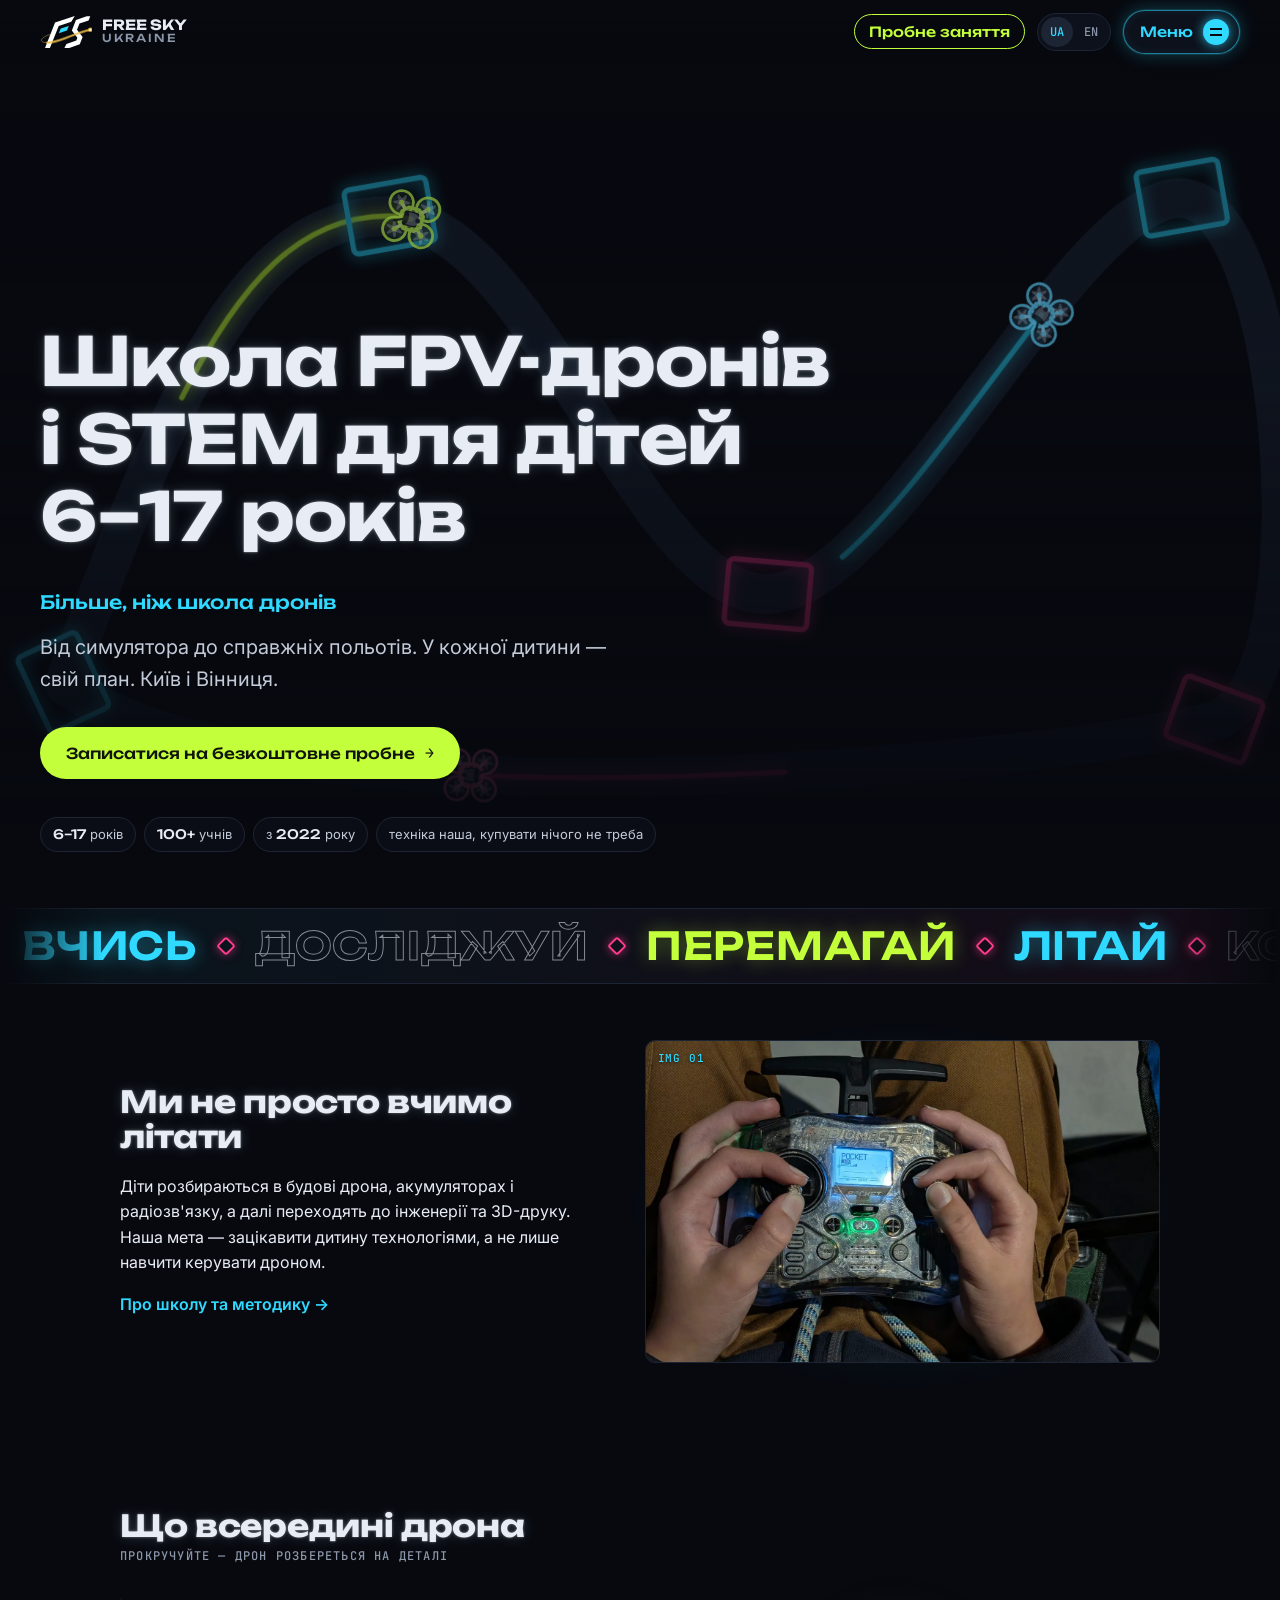
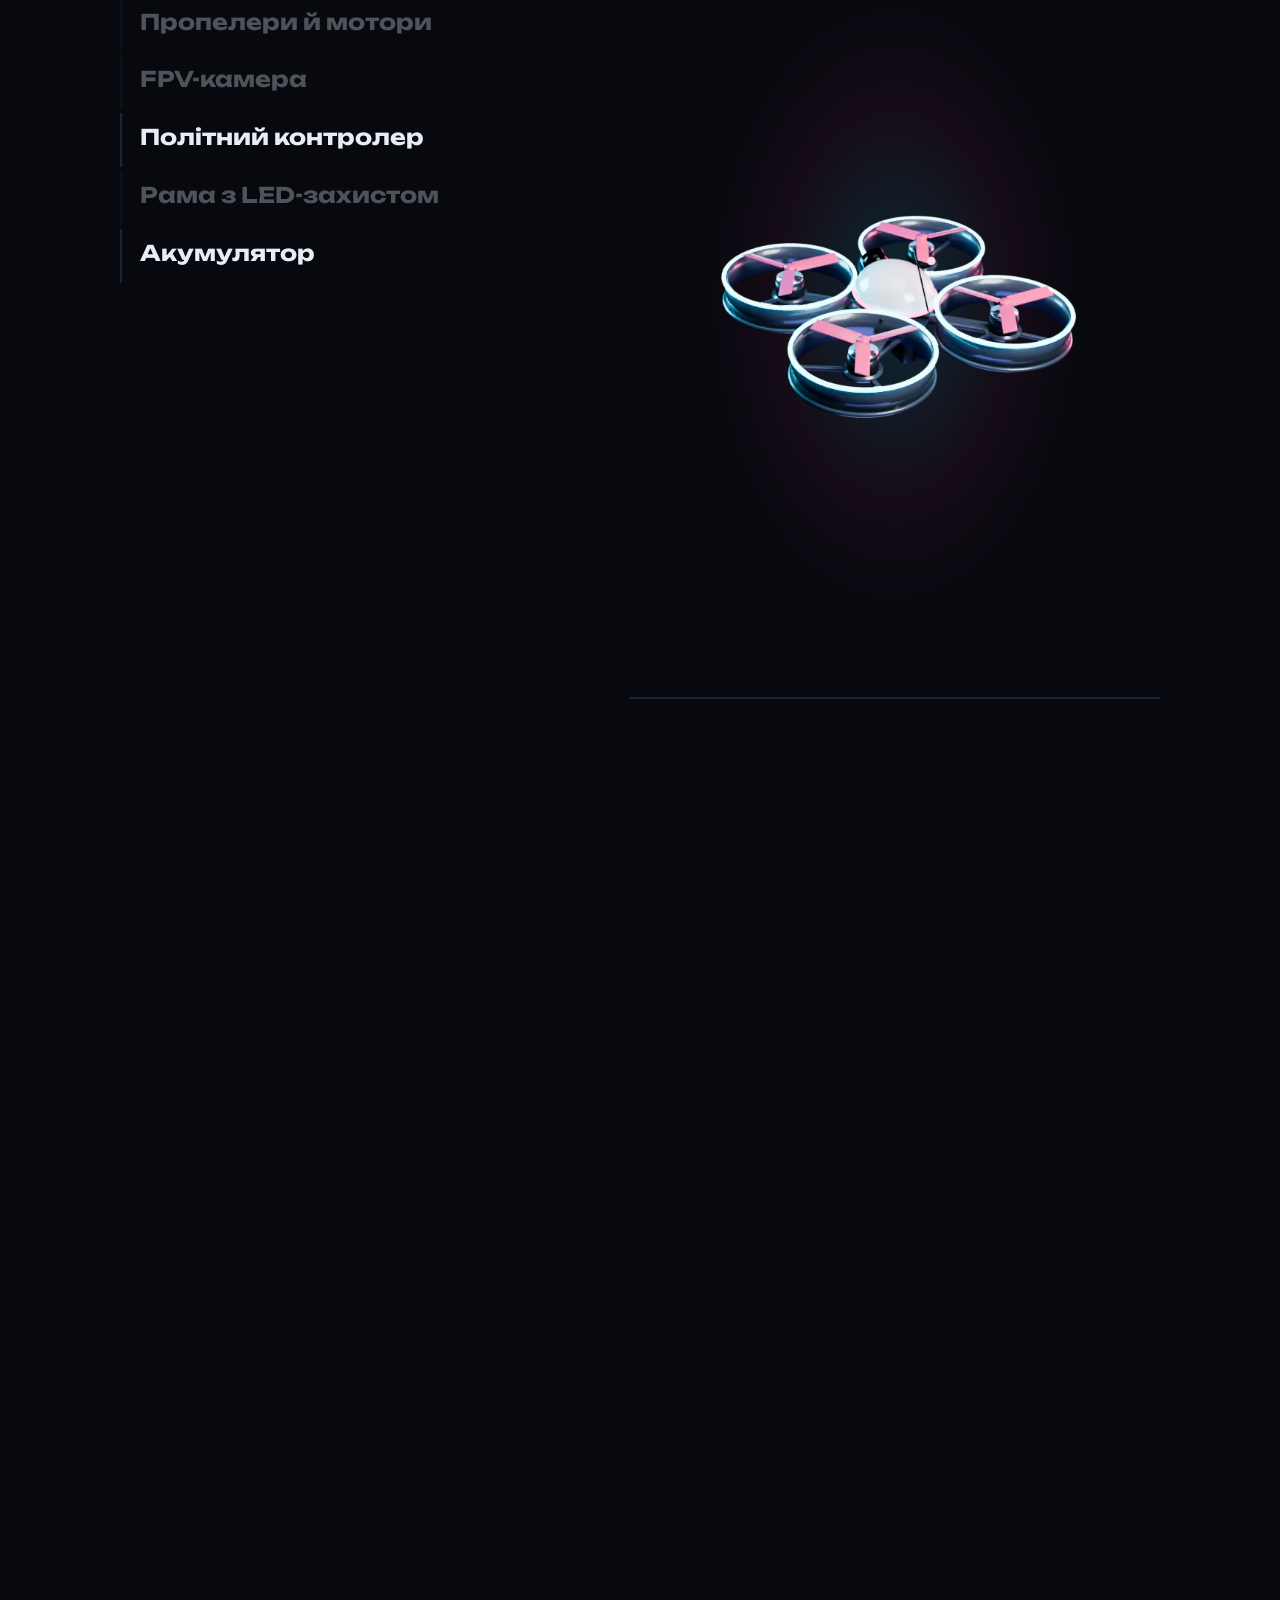
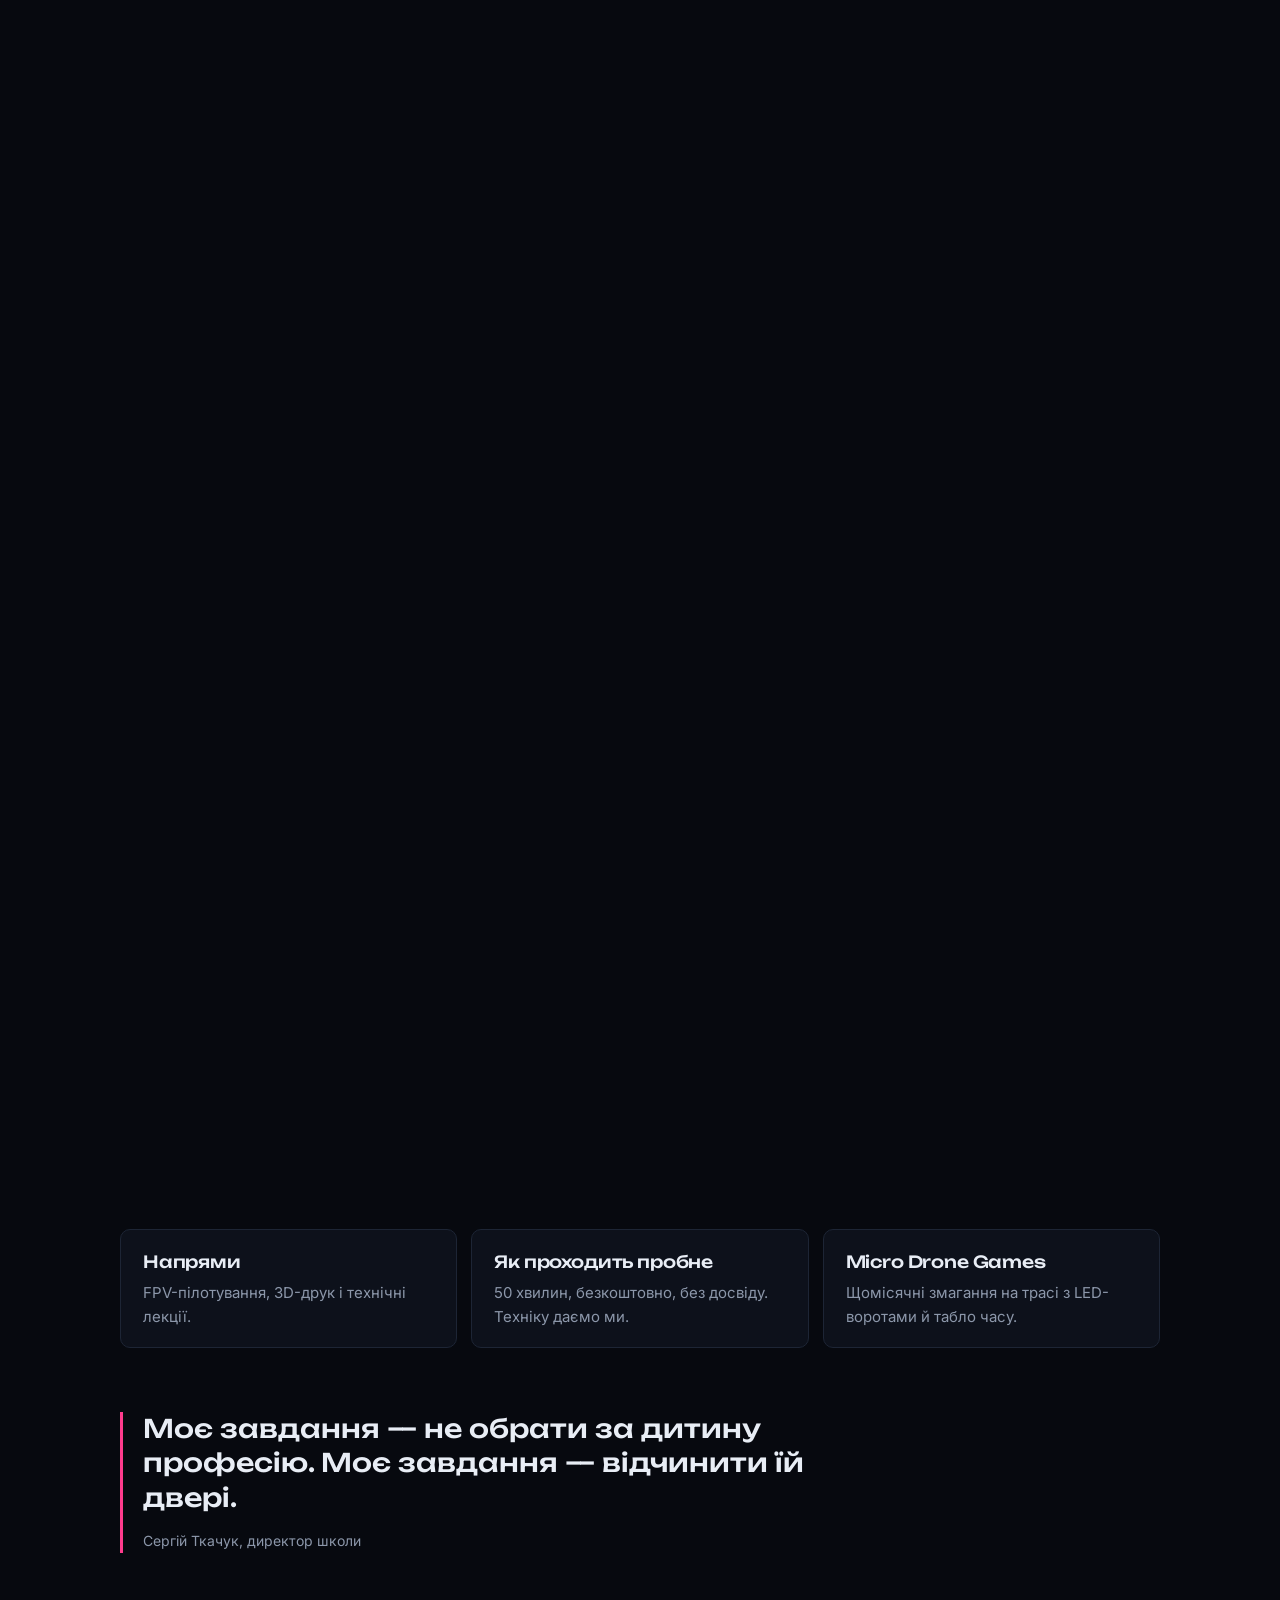
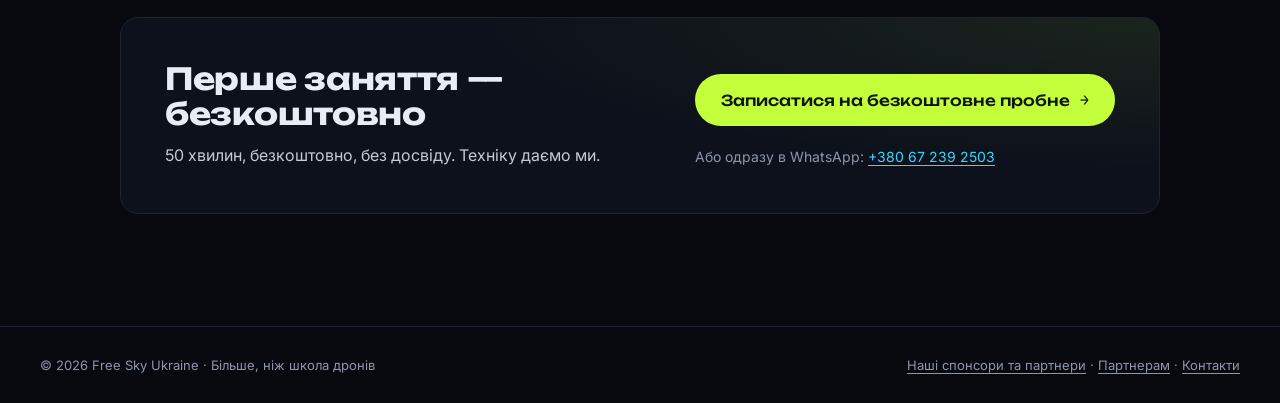
==== commit cfebb398: "Спонсори: залишено тільки Dignitas Ukraine (прибрано фонд «100%» і картку «інший партнер») Co-Author" ====
--- a/index.html
+++ b/index.html
@@ -651,24 +651,6 @@
             </details>
           </div>
         </article>
-
-        <article class="sponsor rv">
-          <figure class="frame"><div class="frame__slot" data-label="LOGO"><span data-i18n="sp.100.logo">Логотип фонду</span></div></figure>
-          <div>
-            <p class="tagline" data-i18n="sp.fund">Благодійний фонд</p>
-            <h2 data-i18n="sp.100">Фонд «100%» <span class="tbd">уточнити повну назву</span></h2>
-            <p data-i18n="sp.100.p">Дякуємо за підтримку школи. <span class="tbd">уточнити, у чому саме допомога</span></p>
-          </div>
-        </article>
-
-        <article class="sponsor rv">
-          <figure class="frame"><div class="frame__slot" data-label="LOGO"><span data-i18n="sp.other.logo">Логотип партнера</span></div></figure>
-          <div>
-            <p class="tagline" data-i18n="sp.other.tag">Партнер</p>
-            <h2 data-i18n="sp.other"><span class="tbd">назва партнера</span></h2>
-            <p data-i18n="sp.other.p">Місце для інших партнерів, яким ми вдячні у наших дописах.</p>
-          </div>
-        </article>
       </div>
 
       <a class="card card--join rv" href="#/partners">
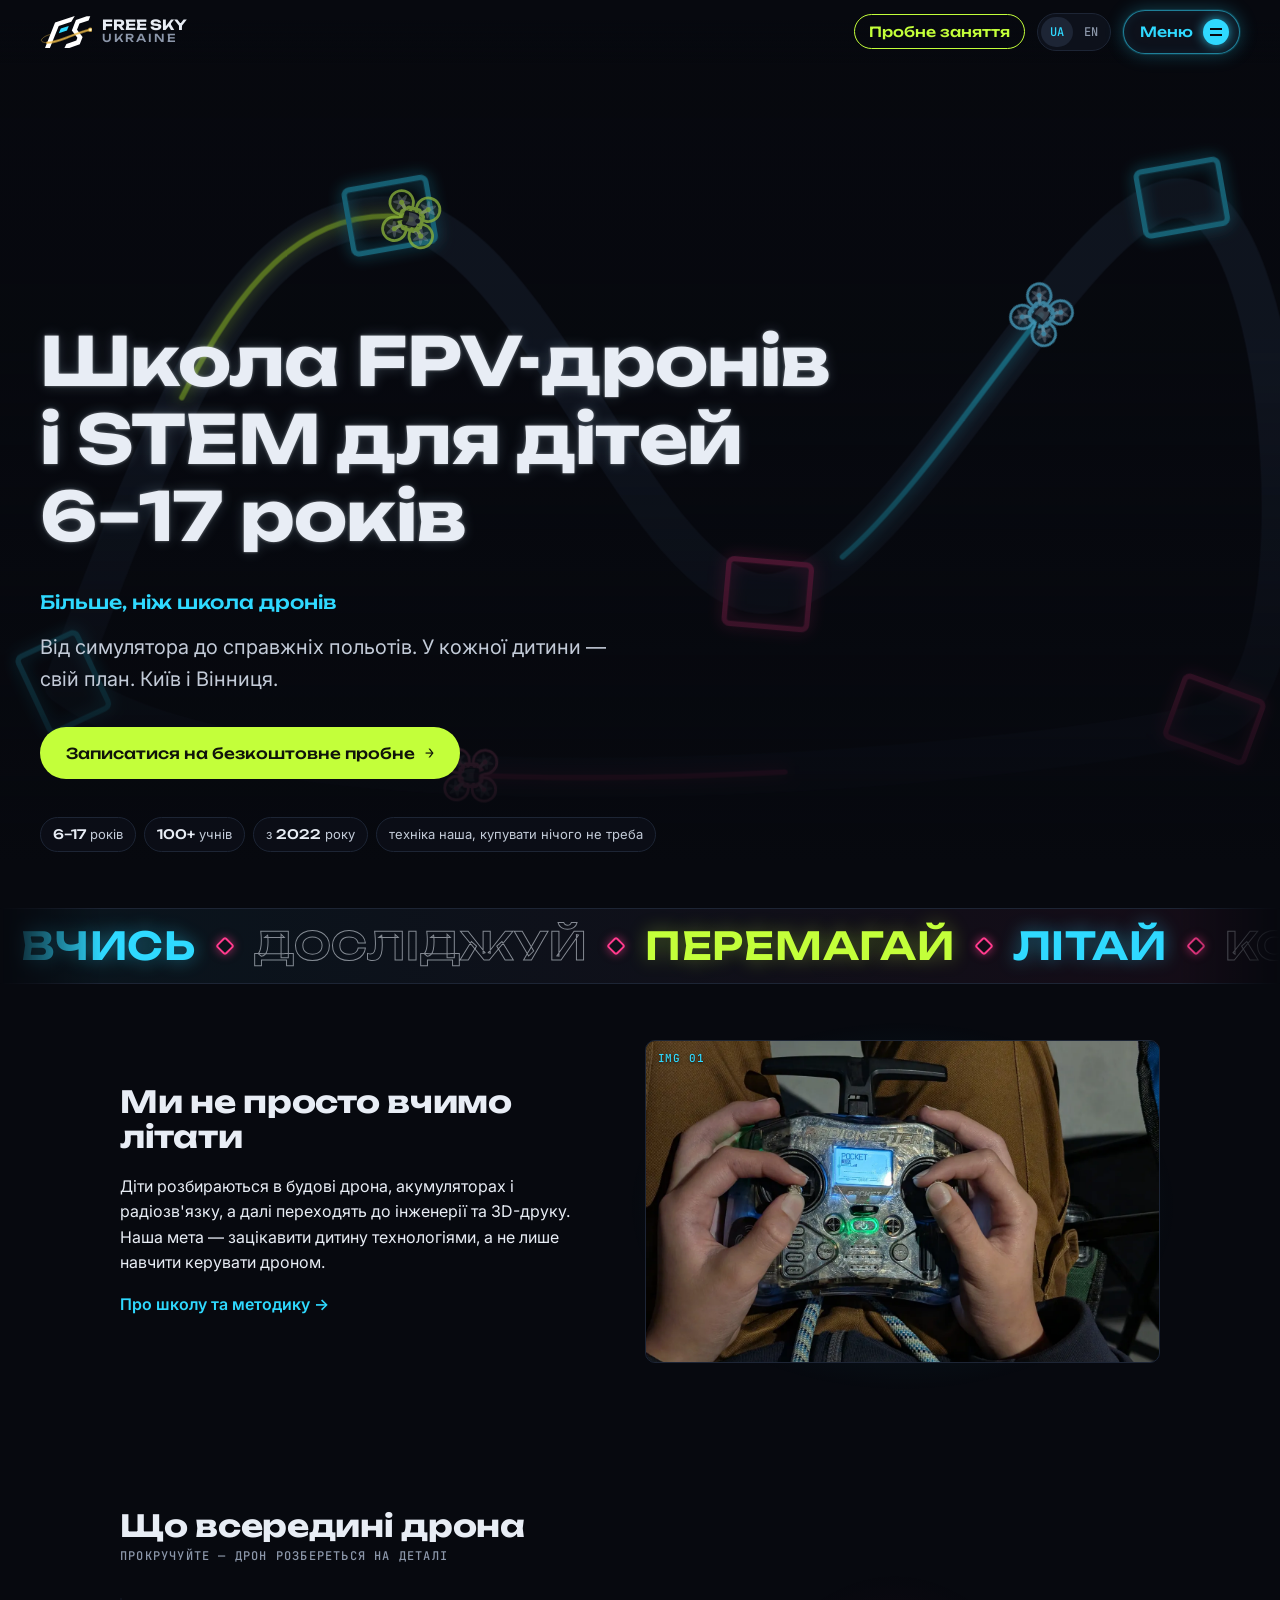
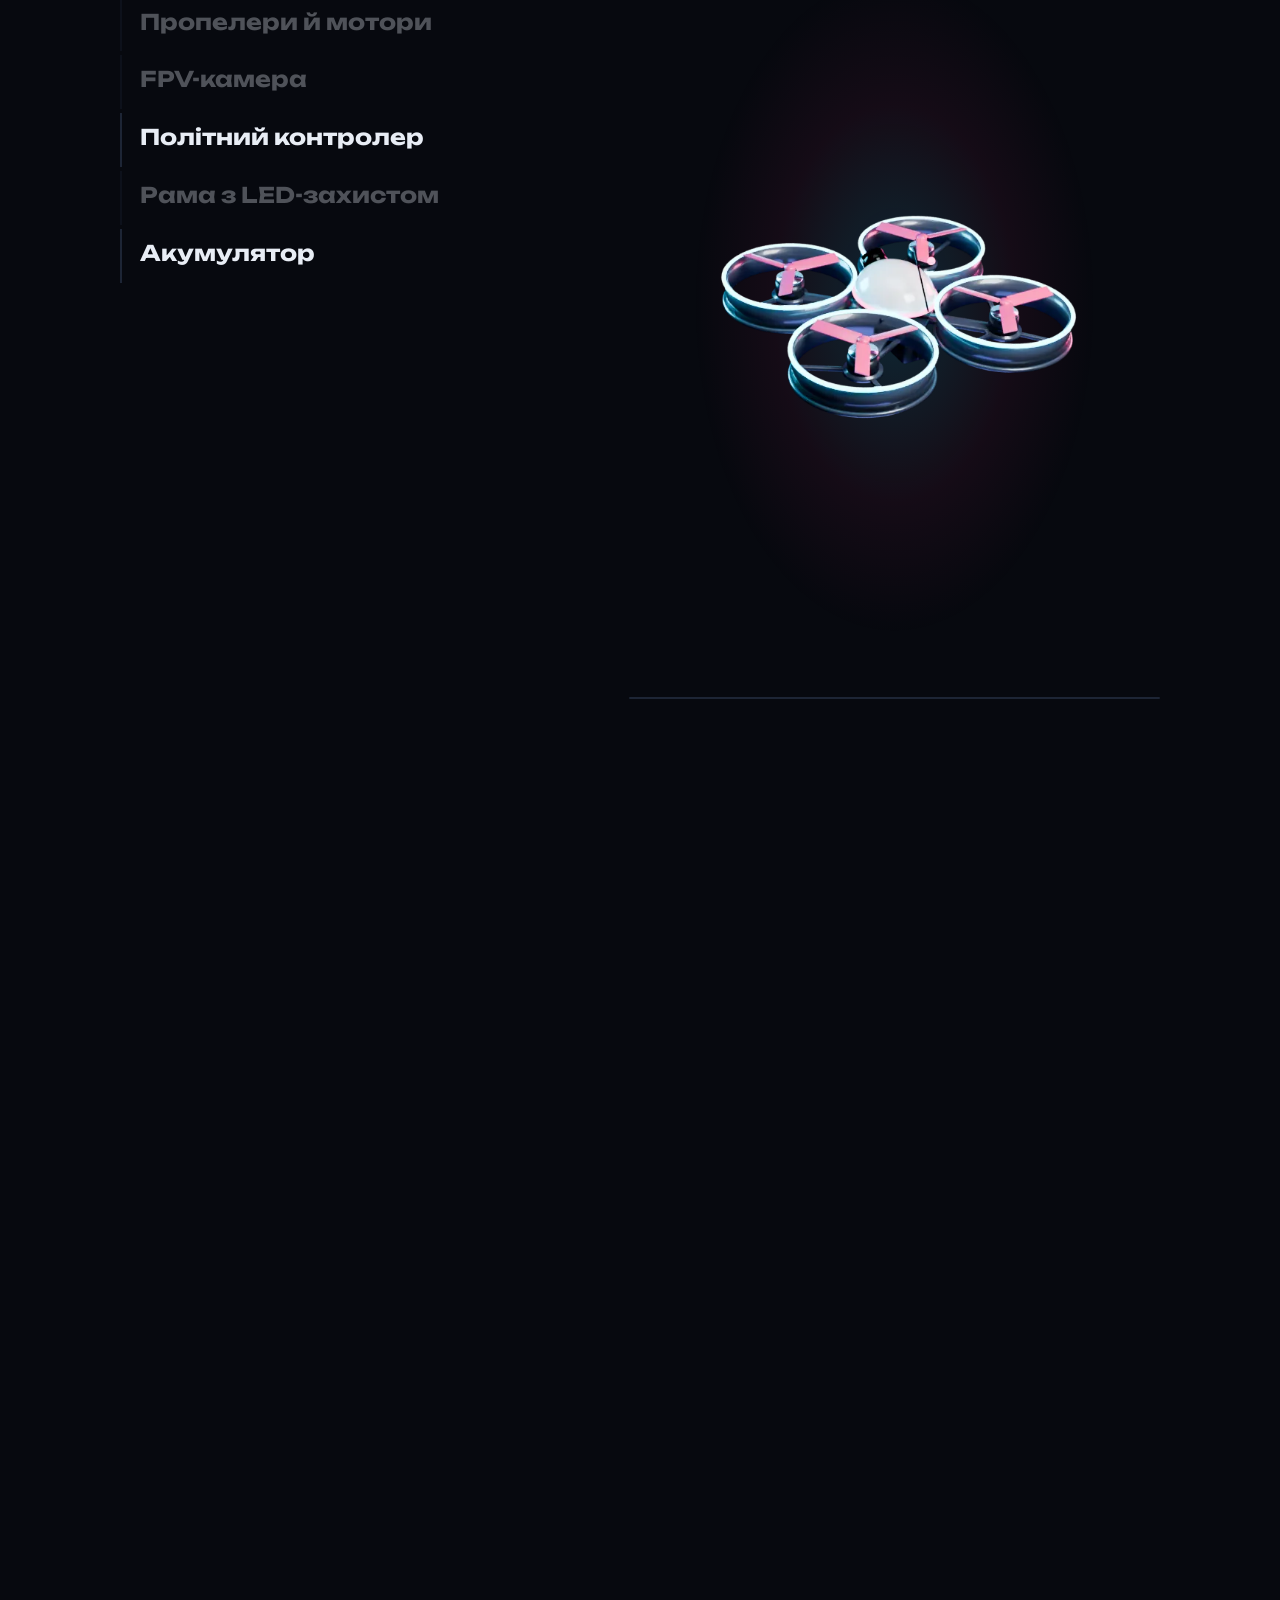
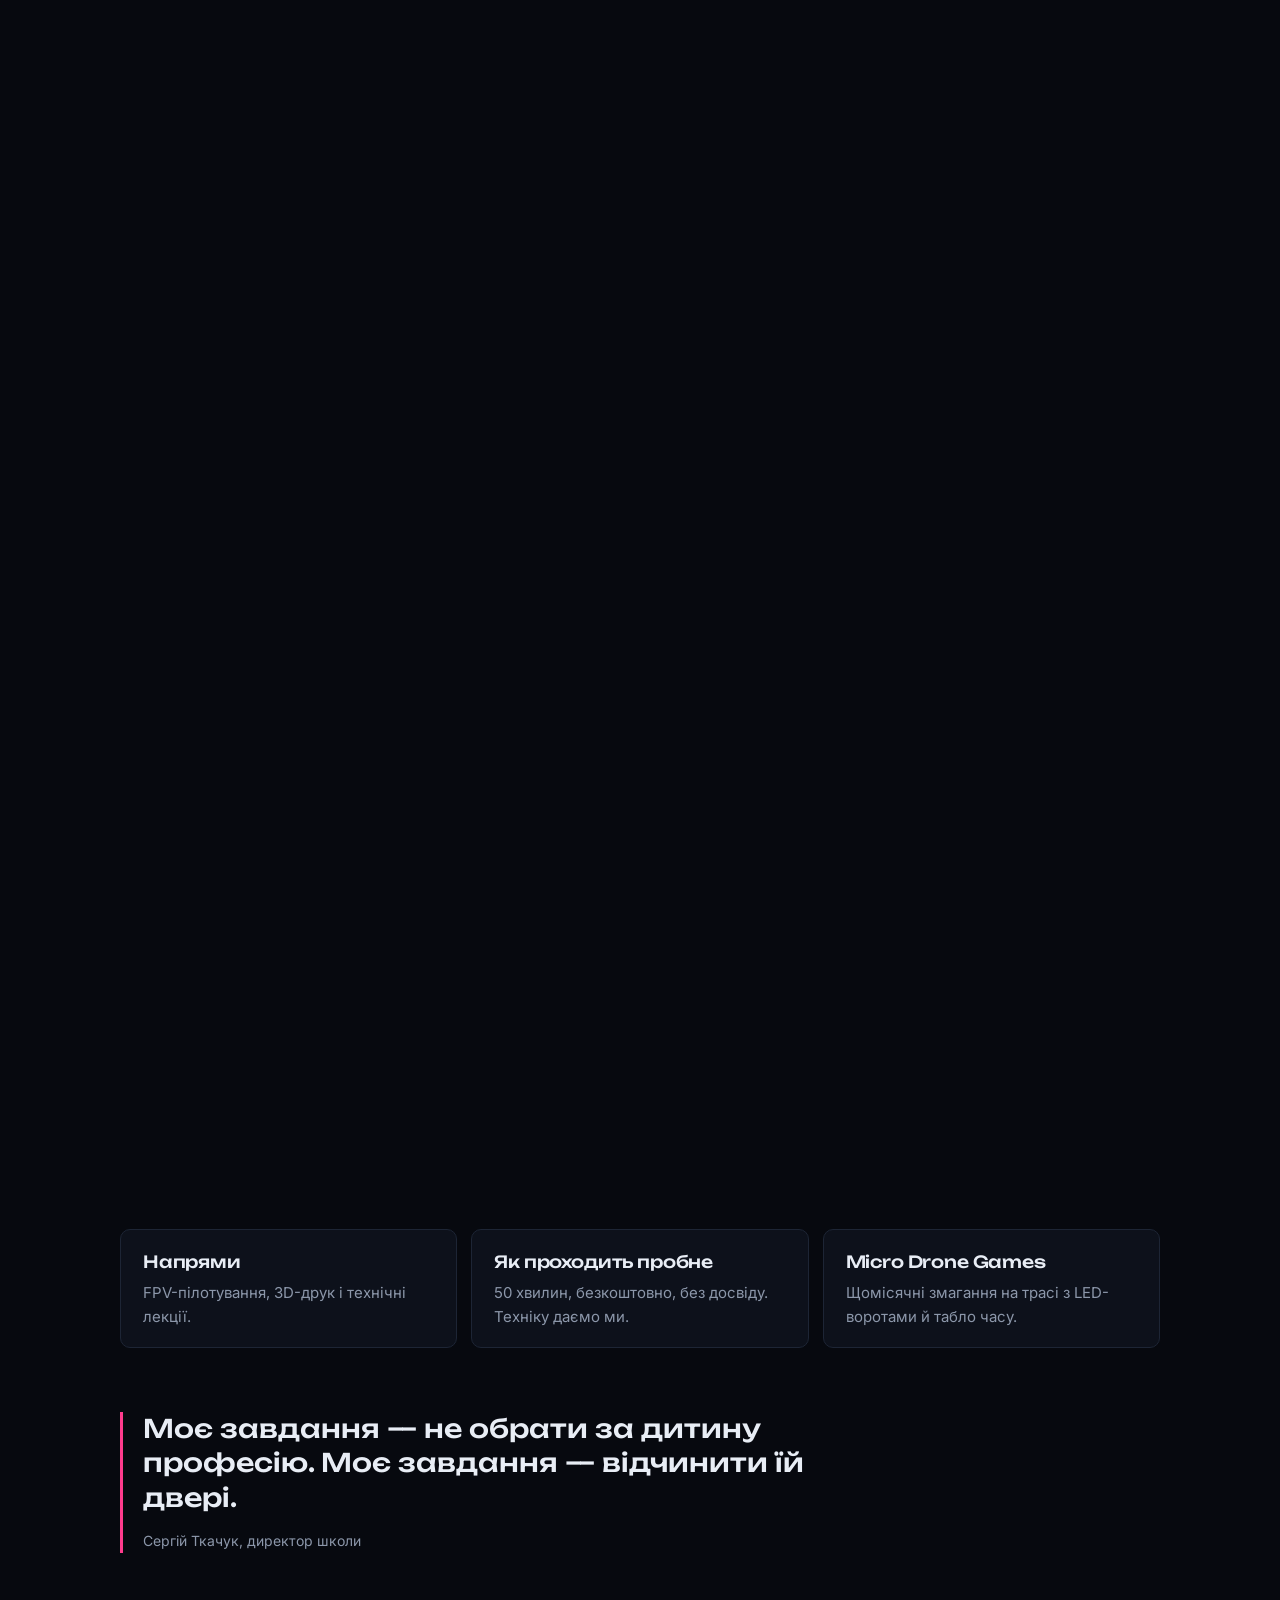
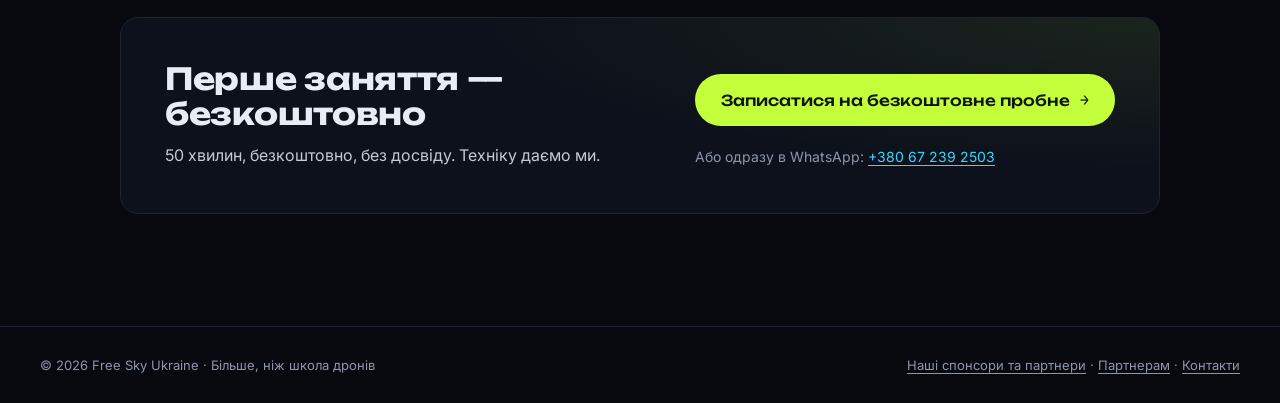
==== commit c55c7dbe: "Основний сайт: після відправки заявки дрон з Blender пролітає через екран (як на тесті) Co-Authored-" ====
--- a/index.html
+++ b/index.html
@@ -40,7 +40,7 @@
   <link rel="preconnect" href="https://fonts.googleapis.com">
   <link rel="preconnect" href="https://fonts.gstatic.com" crossorigin>
   <link href="https://fonts.googleapis.com/css2?family=Inter:wght@400;500;600&family=JetBrains+Mono:wght@500&family=Unbounded:wght@500;700&display=swap" rel="stylesheet">
-  <link rel="stylesheet" href="css/style.css?v=202611270400">
+  <link rel="stylesheet" href="css/style.css?v=202611272030">
 </head>
 <body>
 <a class="skip" href="#app" data-i18n="skip">Перейти до змісту</a>
@@ -672,7 +672,7 @@
   <p><a href="#/sponsors" data-i18n="nav.sponsors">Наші спонсори та партнери</a> · <a href="#/partners" data-i18n="nav.partners">Партнерам</a> · <a href="#/contacts" data-i18n="nav.contacts">Контакти</a></p>
 </footer>
 
-<script src="js/i18n.js?v=202611270400"></script>
-<script src="js/app.js?v=202611270400"></script>
+<script src="js/i18n.js?v=202611272030"></script>
+<script src="js/app.js?v=202611272030"></script>
 </body>
 </html>
--- a/css/style.css
+++ b/css/style.css
@@ -953,6 +953,21 @@
   .xray__parts li { position: static; opacity: 1; transform: none; }
 }
 
+/* --- після відправки заявки: дрон з Blender пролітає через екран --- */
+.flyby {
+  position: fixed; left: 0; z-index: 45; width: 132px; height: 132px; pointer-events: none;
+  background: url(../img/drone/hover.webp) 0 0 / 2112px 132px no-repeat;
+  animation: fly-sprite .42s steps(16) infinite, fly-path 2.6s cubic-bezier(.45, 0, .25, 1) both;
+  will-change: transform;
+}
+@keyframes fly-sprite { to { background-position-x: -2112px; } }
+@keyframes fly-path {
+  0%   { transform: translate(-160px, 60px) rotate(8deg); }
+  38%  { transform: translate(calc(50vw - 66px), 0) rotate(-4deg); }
+  55%  { transform: translate(calc(50vw - 66px), -10px) rotate(0); }
+  100% { transform: translate(calc(100vw + 40px), -70vh) rotate(-14deg); }
+}
+@media (prefers-reduced-motion: reduce) { .flyby { display: none; } }
 @media (max-width: 899px) { .xray__pin { padding-bottom: 92px; } }
 
 /* --- помітніша кнопка меню (розділи) --- */
